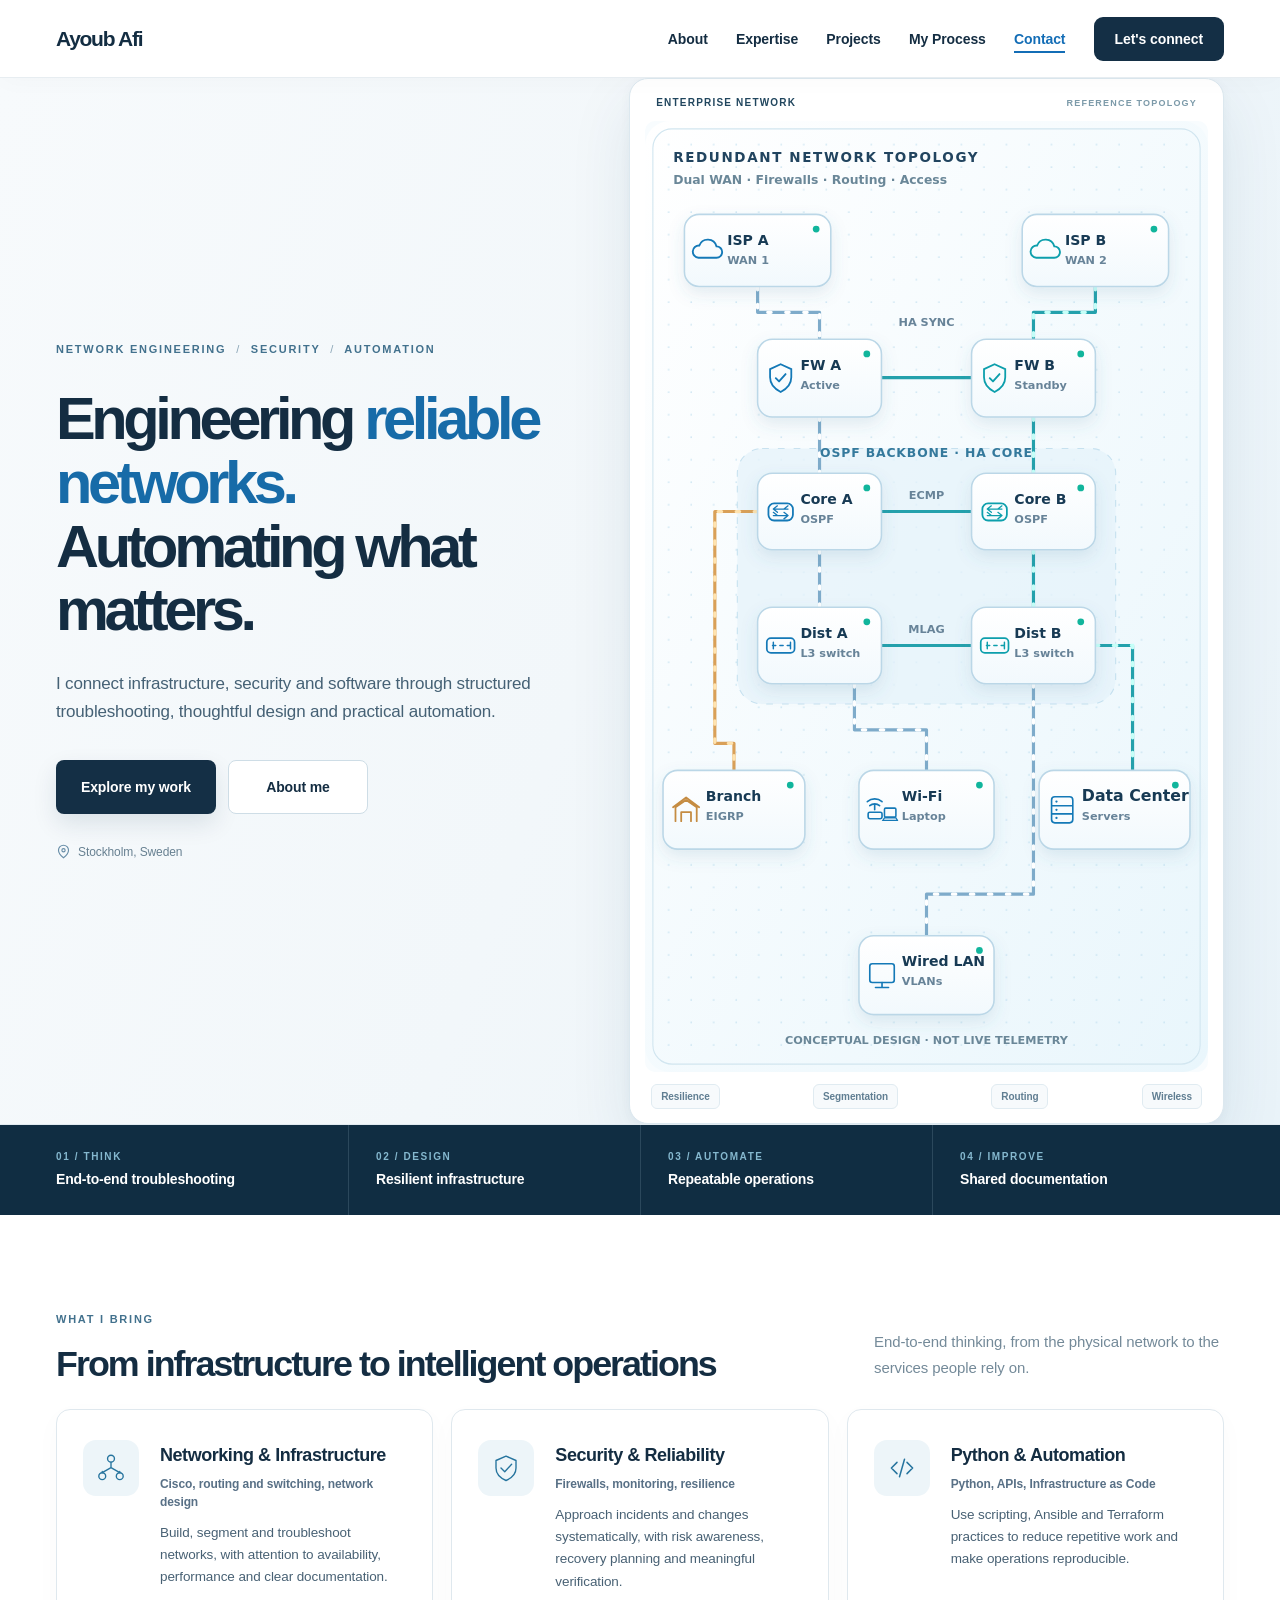
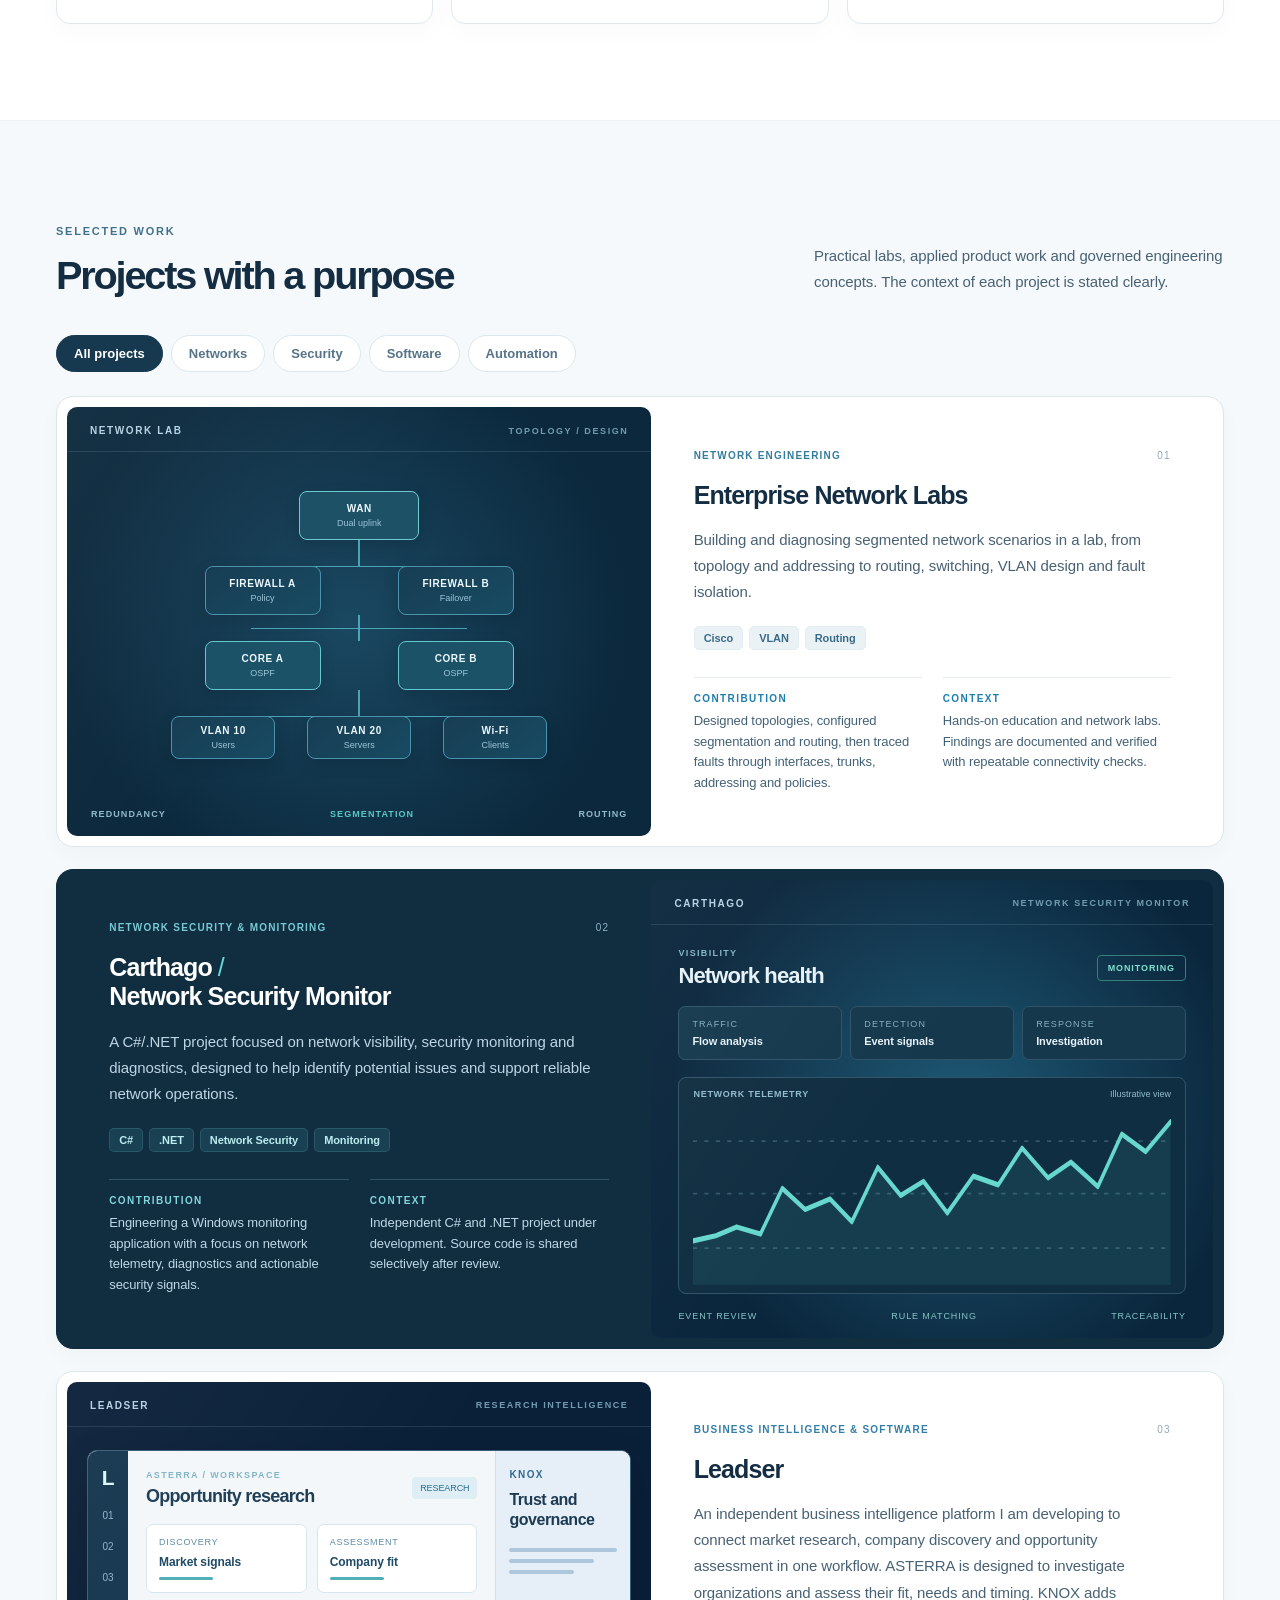
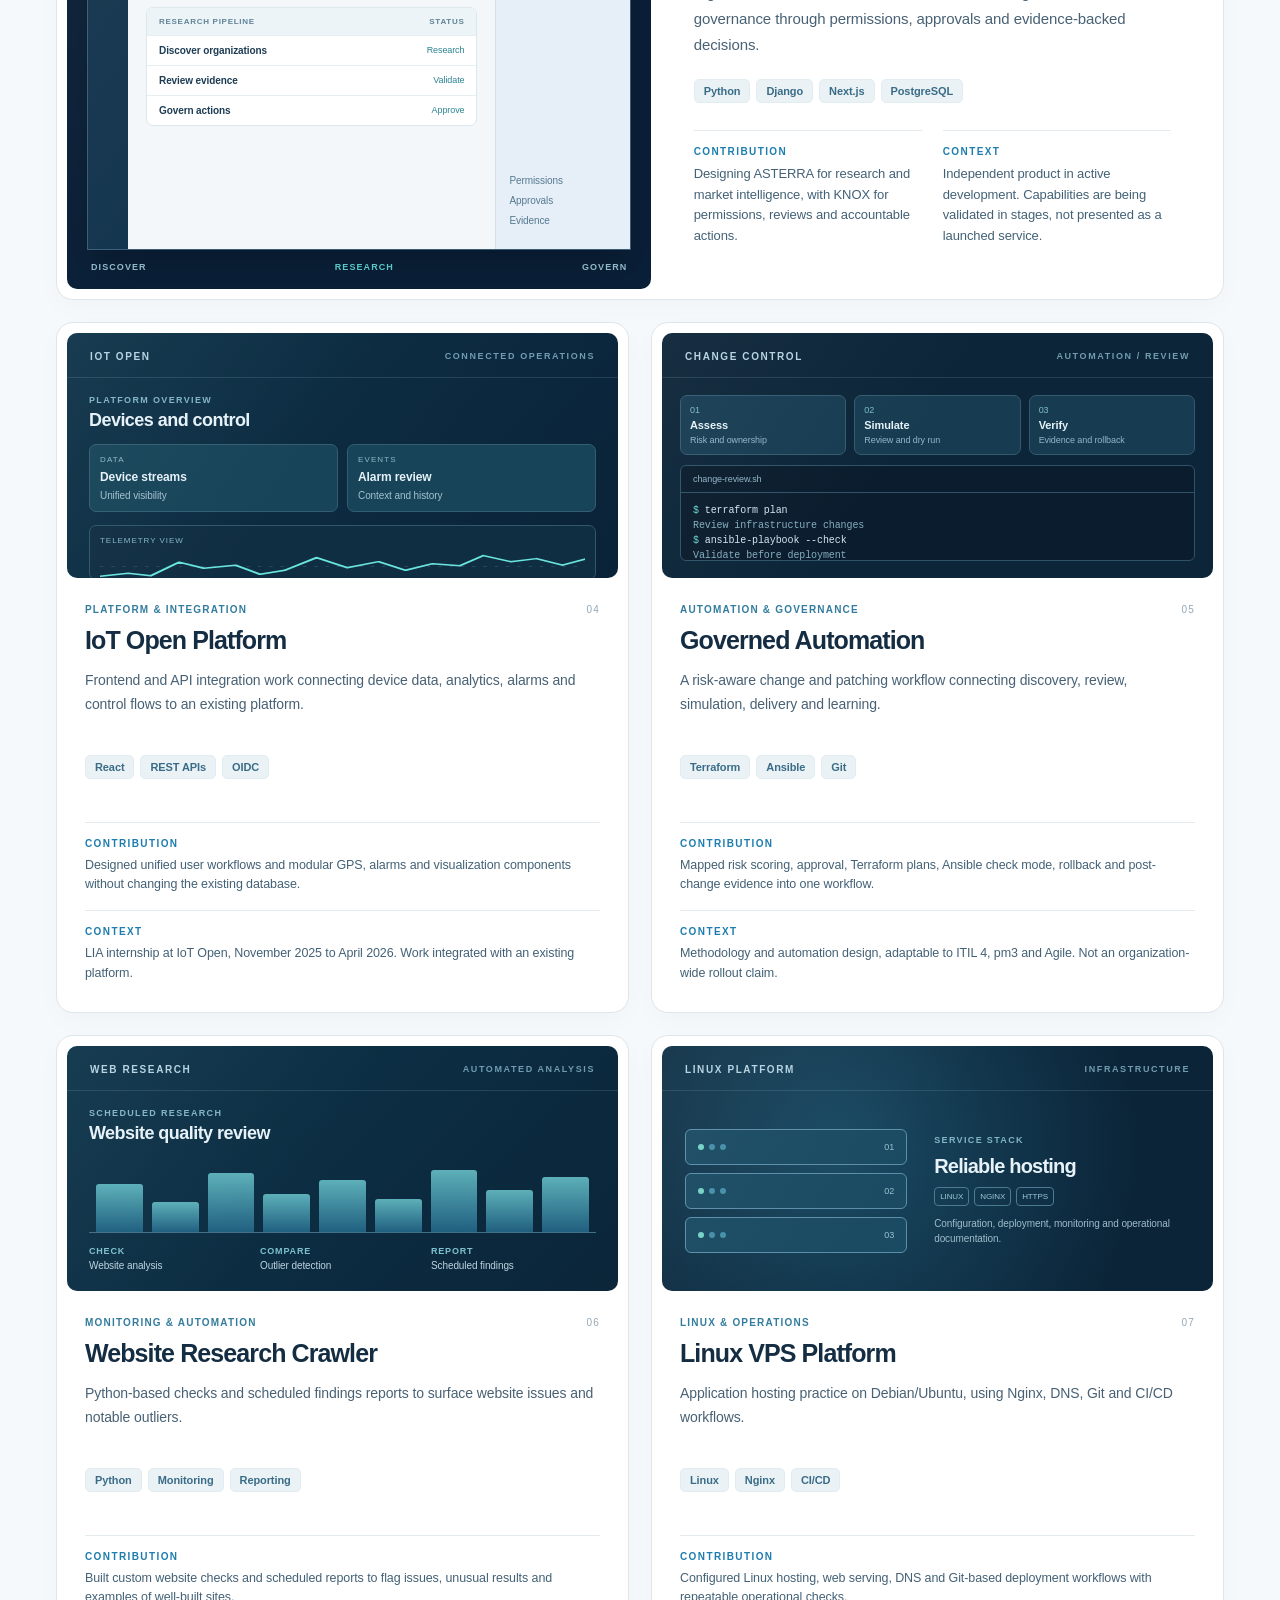
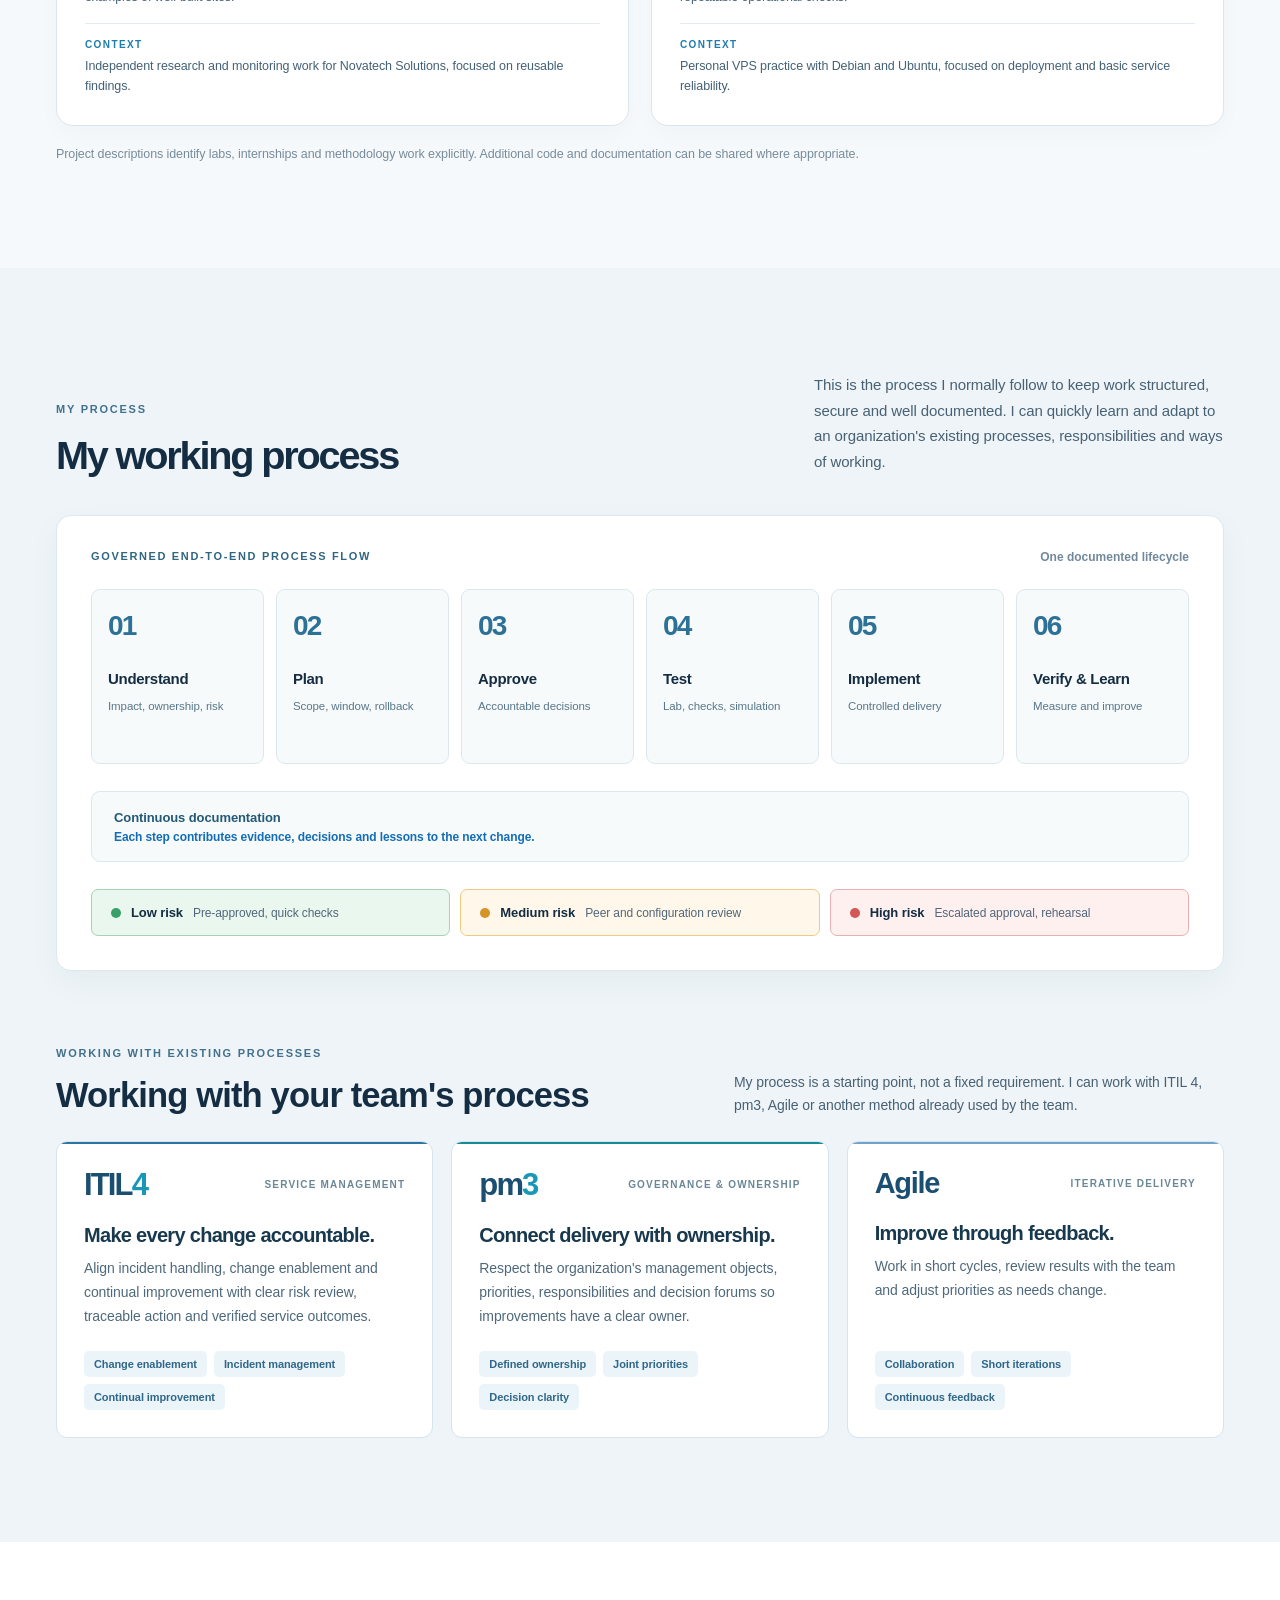
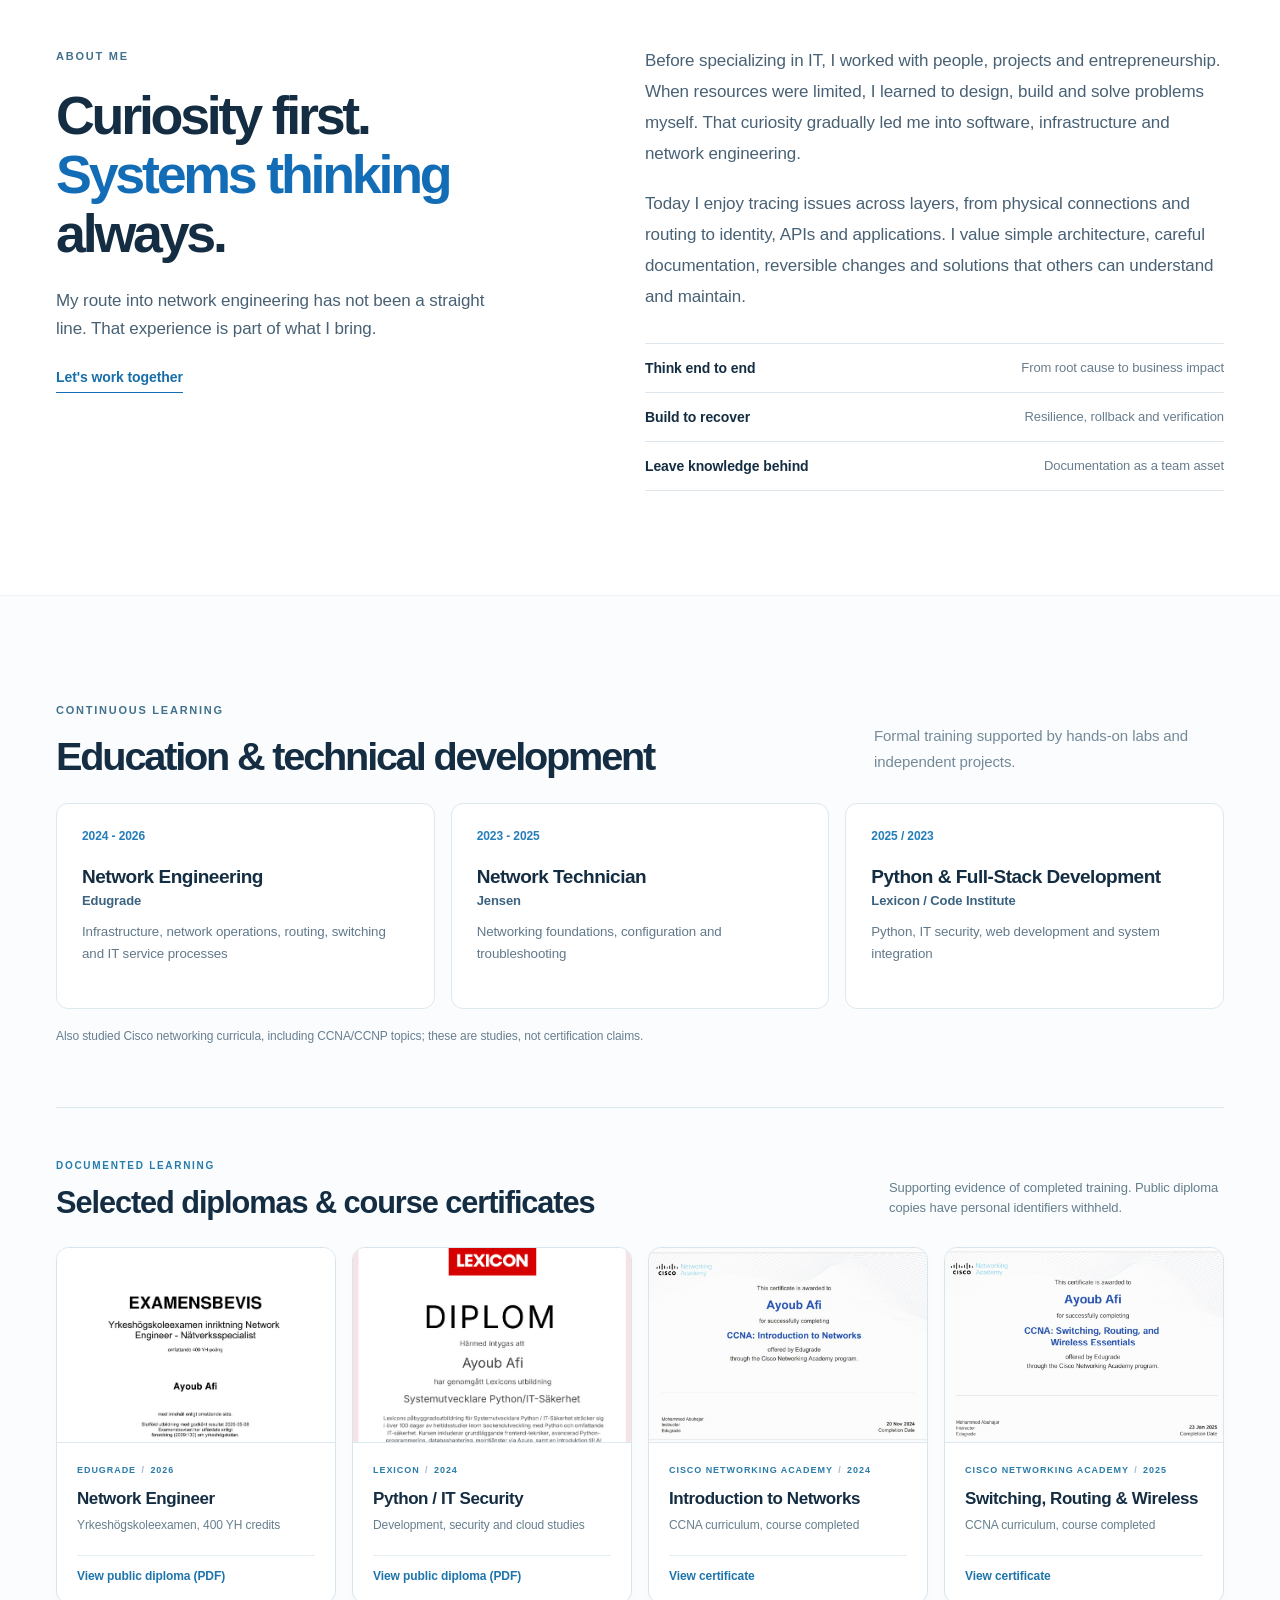
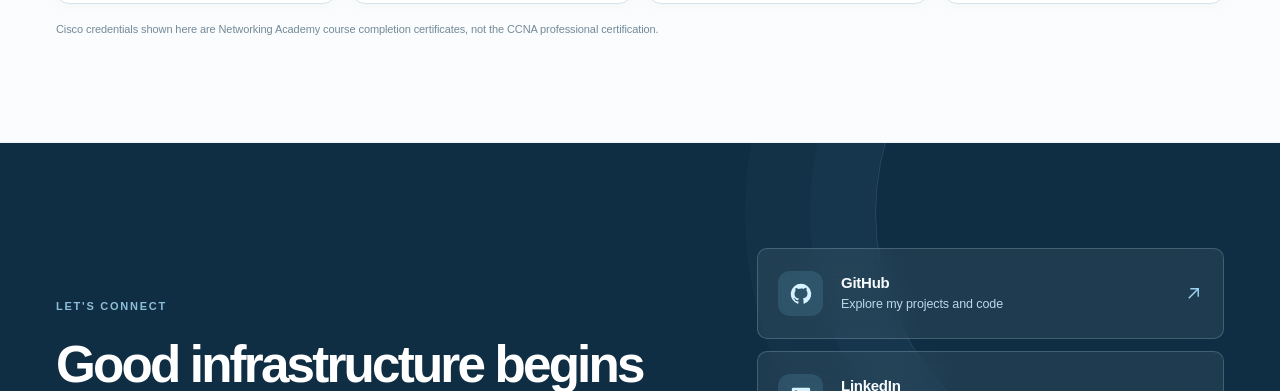
==== index.html @ ea9f71c1 "First Commit" ====
<!doctype html>
<html lang="en">
  <head>
    <meta charset="utf-8" />
    <meta name="viewport" content="width=device-width, initial-scale=1" />
    <meta name="theme-color" content="#ffffff" />
    <meta name="description" content="Ayoub Afi's network engineering portfolio: infrastructure, routing and switching, security, automation, and documented technical projects." />
    <meta property="og:title" content="Ayoub Afi | Network Engineering, Security and Automation" />
    <meta property="og:description" content="Engineering reliable networks. Automating what matters." />
    <meta property="og:type" content="website" />
    <title>Ayoub Afi | Network Engineer</title>
    <link rel="icon" href="./assets/favicon.svg" type="image/svg+xml" />
    <link rel="stylesheet" href="./style.css" />
    <script src="./app.js" defer></script>
  </head>
  <body>
    <a class="skip-link" href="#main">Skip to content</a>
    <header class="site-header" id="top">
      <div class="container nav-inner">
        <a class="brand" href="#top" aria-label="Ayoub Afi home">
          
          
          <span class="brand-name">Ayoub Afi</span>
        </a>
        <button class="menu-toggle" type="button" aria-expanded="false" aria-controls="primary-nav" aria-label="Open navigation menu">
          <span></span><span></span><span></span>
        </button>
        <nav class="main-nav" id="primary-nav" aria-label="Main navigation">
          <a href="#about">About</a>
          <a href="#expertise">Expertise</a>
          <a href="#projects">Projects</a>
          <a href="#process">My Process</a>
          <a href="#contact">Contact</a>
          <a href="#contact" class="nav-cta">Let's connect</a>
        </nav>
      </div>
    </header>

    <main id="main">
      <section class="hero" aria-labelledby="hero-title">
        
        <div class="container hero-grid">
          <div class="hero-copy">
            <div class="eyebrow">NETWORK ENGINEERING <span>/</span> SECURITY <span>/</span> AUTOMATION</div>
            <h1 id="hero-title">Engineering <em>reliable networks.</em> Automating what matters.</h1>
            <p class="hero-description">I connect infrastructure, security and software through structured troubleshooting, thoughtful design and practical automation.</p>
            <div class="hero-actions">
              <a class="button button-primary" href="#projects">Explore my work</a>
              <a class="button button-outline" href="#about">About me</a>
            </div>
            <div class="hero-location">
              <svg viewBox="0 0 24 24" fill="none" stroke="currentColor" stroke-width="1.8" aria-hidden="true"><path d="M20 10c0 6-8 12-8 12S4 16 4 10a8 8 0 1 1 16 0Z"/><circle cx="12" cy="10" r="2.6"/></svg>
              Stockholm, Sweden
            </div>
          </div>
          <div class="hero-visual">
            <div class="topology-head"><span>ENTERPRISE NETWORK</span><span>REFERENCE TOPOLOGY</span></div>
            <picture class="topology-art">
              <source media="(max-width: 720px)" srcset="./assets/network-topology-mobile.svg" type="image/svg+xml" />
              <img src="./assets/network-topology.svg" alt="Conceptual enterprise network: two internet providers, high-availability firewalls, redundant OSPF core routers and distribution switches, an EIGRP branch, Wi-Fi laptops, dual-homed data center and wired VLANs." width="1000" height="680" />
            </picture>
            <div class="topology-footer"><span>Resilience</span><span>Segmentation</span><span>Routing</span><span>Wireless</span></div>
          </div>
        </div>
      </section>

      <div class="capability-bar" aria-label="Professional focus areas">
        <div class="container capability-inner">
          <div><span class="capability-index">01 / THINK</span><strong>End-to-end troubleshooting</strong></div>
          <div><span class="capability-index">02 / DESIGN</span><strong>Resilient infrastructure</strong></div>
          <div><span class="capability-index">03 / AUTOMATE</span><strong>Repeatable operations</strong></div>
          <div><span class="capability-index">04 / IMPROVE</span><strong>Shared documentation</strong></div>
        </div>
      </div>

      <section class="section expertise-section" id="expertise" aria-labelledby="expertise-title">
        <div class="container">
          <div class="eyebrow">WHAT I BRING</div>
          <div class="section-heading-line">
            <h2 id="expertise-title">From infrastructure to intelligent operations</h2>
            <p>End-to-end thinking, from the physical network to the services people rely on.</p>
          </div>
          <div class="expertise-grid">
            <article class="expertise-card">
              <div class="icon-disc" aria-hidden="true">
                <svg viewBox="0 0 48 48" fill="none" stroke="currentColor" stroke-width="2.2" stroke-linecap="round" stroke-linejoin="round"><circle cx="24" cy="9" r="5.5"/><circle cx="10" cy="37" r="5.5"/><circle cx="38" cy="37" r="5.5"/><path d="M24 14.5v9M24 23.5 10 31.5M24 23.5 38 31.5M10 31.5v-2M38 31.5v-2"/></svg>
              </div>
              <div>
                <h3>Networking &amp; Infrastructure</h3>
                <p class="card-tags">Cisco, routing and switching, network design</p>
                <p>Build, segment and troubleshoot networks, with attention to availability, performance and clear documentation.</p>
              </div>
            </article>
            <article class="expertise-card">
              <div class="icon-disc" aria-hidden="true">
                <svg viewBox="0 0 48 48" fill="none" stroke="currentColor" stroke-width="2.2" stroke-linecap="round" stroke-linejoin="round"><path d="m24 5 16 7v12c0 10-7 16-16 20C15 40 8 34 8 24V12l16-7Z"/><path d="m16 24 6 6 11-12"/></svg>
              </div>
              <div>
                <h3>Security &amp; Reliability</h3>
                <p class="card-tags">Firewalls, monitoring, resilience</p>
                <p>Approach incidents and changes systematically, with risk awareness, recovery planning and meaningful verification.</p>
              </div>
            </article>
            <article class="expertise-card">
              <div class="icon-disc" aria-hidden="true">
                <svg viewBox="0 0 48 48" fill="none" stroke="currentColor" stroke-width="2.4" stroke-linecap="round" stroke-linejoin="round"><path d="m16 15-9 9 9 9M32 15l9 9-9 9M28 10l-8 28"/></svg>
              </div>
              <div>
                <h3>Python &amp; Automation</h3>
                <p class="card-tags">Python, APIs, Infrastructure as Code</p>
                <p>Use scripting, Ansible and Terraform practices to reduce repetitive work and make operations reproducible.</p>
              </div>
            </article>
          </div>
        </div>
      </section>

      <section class="section projects-section" id="projects" aria-labelledby="projects-title">
        <div class="container">
          <div class="section-topline">
            <div>
              <div class="eyebrow">SELECTED WORK</div>
              <h2 id="projects-title">Projects with a purpose</h2>
            </div>
            <p>Practical labs, applied product work and governed engineering concepts. The context of each project is stated clearly.</p>
          </div>
          <div class="project-filters" role="group" aria-label="Filter projects">
            <button type="button" class="filter-btn is-active" data-filter="all" aria-pressed="true">All projects</button>
            <button type="button" class="filter-btn" data-filter="network" aria-pressed="false">Networks</button>
            <button type="button" class="filter-btn" data-filter="security" aria-pressed="false">Security</button>
            <button type="button" class="filter-btn" data-filter="software" aria-pressed="false">Software</button>
            <button type="button" class="filter-btn" data-filter="automation" aria-pressed="false">Automation</button>
          </div>
          <div class="project-grid" id="project-grid">
            <article class="project-card project-feature" data-category="network">
              <div class="project-art project-art-network art-surface" aria-hidden="true">
  <div class="art-toolbar"><span>NETWORK LAB</span><span>TOPOLOGY / DESIGN</span></div>
  <div class="net-map">
    <div class="net-node net-internet">WAN <small>Dual uplink</small></div>
    <div class="net-lines net-lines-a"></div>
    <div class="net-row"><div class="net-node">FIREWALL A<small>Policy</small></div><div class="net-node">FIREWALL B<small>Failover</small></div></div>
    <div class="net-lines net-lines-b"></div>
    <div class="net-row"><div class="net-node net-core">CORE A<small>OSPF</small></div><div class="net-node net-core">CORE B<small>OSPF</small></div></div>
    <div class="net-lines net-lines-c"></div>
    <div class="net-row net-access"><div class="net-node">VLAN 10<small>Users</small></div><div class="net-node">VLAN 20<small>Servers</small></div><div class="net-node">Wi-Fi<small>Clients</small></div></div>
  </div>
  <div class="art-bottom">REDUNDANCY <span>SEGMENTATION</span> ROUTING</div>
</div>
              <div class="project-body">
                <div class="project-meta">NETWORK ENGINEERING <span>01</span></div>
                <h3>Enterprise Network Labs</h3>
                <p>Building and diagnosing segmented network scenarios in a lab, from topology and addressing to routing, switching, VLAN design and fault isolation.</p>
                <div class="tag-row"><span>Cisco</span><span>VLAN</span><span>Routing</span></div>
                <div class="project-facts">
                  <div><span>CONTRIBUTION</span><p>Designed topologies, configured segmentation and routing, then traced faults through interfaces, trunks, addressing and policies.</p></div>
                  <div><span>CONTEXT</span><p>Hands-on education and network labs. Findings are documented and verified with repeatable connectivity checks.</p></div>
                </div>
              </div>
            </article>
            <article class="project-card project-feature project-feature-security" data-category="network security software">
              <div class="project-art project-art-security art-surface" aria-hidden="true">
  <div class="art-toolbar"><span>CARTHAGO</span><span>NETWORK SECURITY MONITOR</span></div>
  <div class="security-screen">
    <div class="security-top"><div><small>VISIBILITY</small><strong>Network health</strong></div><span class="screen-status">MONITORING</span></div>
    <div class="security-stats"><div><small>TRAFFIC</small><span>Flow analysis</span></div><div><small>DETECTION</small><span>Event signals</span></div><div><small>RESPONSE</small><span>Investigation</span></div></div>
    <div class="security-chart"><div class="chart-heading"><span>NETWORK TELEMETRY</span><span>Illustrative view</span></div><svg viewBox="0 0 460 106" preserveAspectRatio="none"><path d="M0 85H460M0 54H460M0 24H460" stroke="#31576A" stroke-dasharray="4 7" fill="none"/><path d="M0 81L22 78 42 73 65 77 86 51 108 63 132 57 153 70 178 39 200 55 222 47 245 65 270 44 294 49 317 28 342 45 364 36 390 50 413 20 436 30 460 13" stroke="#69D9CE" stroke-width="3" fill="none" stroke-linecap="round" stroke-linejoin="round"/><path d="M0 81L22 78 42 73 65 77 86 51 108 63 132 57 153 70 178 39 200 55 222 47 245 65 270 44 294 49 317 28 342 45 364 36 390 50 413 20 436 30 460 13V106H0Z" fill="#45BEB6" opacity=".10"/></svg></div>
    <div class="security-log"><span>EVENT REVIEW</span><span>RULE MATCHING</span><span>TRACEABILITY</span></div>
  </div>
</div>
              <div class="project-body">
                <div class="project-meta">NETWORK SECURITY &amp; MONITORING <span>02</span></div>
                <h3>Carthago <span class="project-title-dash">/</span><br />Network Security Monitor</h3>
                <p>A C#/.NET project focused on network visibility, security monitoring and diagnostics, designed to help identify potential issues and support reliable network operations.</p>
                <div class="tag-row"><span>C#</span><span>.NET</span><span>Network Security</span><span>Monitoring</span></div>
                <div class="project-facts">
                  <div><span>CONTRIBUTION</span><p>Engineering a Windows monitoring application with a focus on network telemetry, diagnostics and actionable security signals.</p></div>
                  <div><span>CONTEXT</span><p>Independent C# and .NET project under development. Source code is shared selectively after review.</p></div>
                </div>
              </div>
            </article>
            <article class="project-card project-feature project-feature-leadser" data-category="software automation">
              <div class="project-art project-art-leadser art-surface" aria-hidden="true">
  <div class="art-toolbar"><span>LEADSER</span><span>RESEARCH INTELLIGENCE</span></div>
  <div class="leadser-screen">
    <div class="leadser-rail"><strong>L</strong><span>01</span><span>02</span><span>03</span></div>
    <div class="leadser-main"><div class="leadser-title"><div><small>ASTERRA / WORKSPACE</small><strong>Opportunity research</strong></div><span>RESEARCH</span></div>
      <div class="leadser-metrics"><div><small>DISCOVERY</small><strong>Market signals</strong><i></i></div><div><small>ASSESSMENT</small><strong>Company fit</strong><i></i></div></div>
      <div class="leadser-table"><div><span>RESEARCH PIPELINE</span><span>STATUS</span></div><div><b>Discover organizations</b><em>Research</em></div><div><b>Review evidence</b><em>Validate</em></div><div><b>Govern actions</b><em>Approve</em></div></div>
    </div>
    <div class="leadser-side"><small>KNOX</small><strong>Trust and<br>governance</strong><div class="knox-lines"><span></span><span></span><span></span></div><p>Permissions<br>Approvals<br>Evidence</p></div>
  </div>
  <div class="art-bottom">DISCOVER <span>RESEARCH</span> GOVERN</div>
</div>
              <div class="project-body">
                <div class="project-meta">BUSINESS INTELLIGENCE &amp; SOFTWARE <span>03</span></div>
                <h3>Leadser</h3>
                <p>An independent business intelligence platform I am developing to connect market research, company discovery and opportunity assessment in one workflow. ASTERRA is designed to investigate organizations and assess their fit, needs and timing. KNOX adds governance through permissions, approvals and evidence-backed decisions.</p>
                <div class="tag-row"><span>Python</span><span>Django</span><span>Next.js</span><span>PostgreSQL</span></div>
                <div class="project-facts">
                  <div><span>CONTRIBUTION</span><p>Designing ASTERRA for research and market intelligence, with KNOX for permissions, reviews and accountable actions.</p></div>
                  <div><span>CONTEXT</span><p>Independent product in active development. Capabilities are being validated in stages, not presented as a launched service.</p></div>
                </div>
              </div>
            </article>
            <article class="project-card" data-category="software">
              <div class="project-art project-art-iot art-surface" aria-hidden="true"><div class="art-toolbar"><span>IOT OPEN</span><span>CONNECTED OPERATIONS</span></div><div class="iot-screen"><div class="iot-header"><small>PLATFORM OVERVIEW</small><strong>Devices and control</strong></div><div class="iot-panels"><div><small>DATA</small><strong>Device streams</strong><span>Unified visibility</span></div><div><small>EVENTS</small><strong>Alarm review</strong><span>Context and history</span></div></div><div class="iot-graph"><span>TELEMETRY VIEW</span><svg viewBox="0 0 430 75" preserveAspectRatio="none"><path d="M0 58H430M0 32H430" stroke="#3D617A" stroke-dasharray="3 7"/><path d="M0 52L25 46 45 51 70 24 92 36 120 30 142 48 164 40 192 15 219 35 247 23 271 40 295 27 319 31 340 11 364 23 387 17 410 30 430 18" fill="none" stroke="#69E4DE" stroke-width="3" stroke-linecap="round" stroke-linejoin="round"/></svg></div></div></div>
              <div class="project-body">
                <div class="project-meta">PLATFORM &amp; INTEGRATION <span>04</span></div>
                <h3>IoT Open Platform</h3>
                <p>Frontend and API integration work connecting device data, analytics, alarms and control flows to an existing platform.</p>
                <div class="tag-row"><span>React</span><span>REST APIs</span><span>OIDC</span></div>
                <div class="project-facts">
                  <div><span>CONTRIBUTION</span><p>Designed unified user workflows and modular GPS, alarms and visualization components without changing the existing database.</p></div>
                  <div><span>CONTEXT</span><p>LIA internship at IoT Open, November 2025 to April 2026. Work integrated with an existing platform.</p></div>
                </div>
              </div>
            </article>
            <article class="project-card" data-category="automation network">
              <div class="project-art project-art-code art-surface" aria-hidden="true"><div class="art-toolbar"><span>CHANGE CONTROL</span><span>AUTOMATION / REVIEW</span></div><div class="automation-screen"><div class="auto-stage"><span>01</span><strong>Assess</strong><small>Risk and ownership</small></div><div class="auto-stage"><span>02</span><strong>Simulate</strong><small>Review and dry run</small></div><div class="auto-stage"><span>03</span><strong>Verify</strong><small>Evidence and rollback</small></div></div><div class="terminal"><span>change-review.sh</span><pre><i>$</i> terraform plan
<span>Review infrastructure changes</span>
<i>$</i> ansible-playbook --check
<span>Validate before deployment</span></pre></div></div>
              <div class="project-body">
                <div class="project-meta">AUTOMATION &amp; GOVERNANCE <span>05</span></div>
                <h3>Governed Automation</h3>
                <p>A risk-aware change and patching workflow connecting discovery, review, simulation, delivery and learning.</p>
                <div class="tag-row"><span>Terraform</span><span>Ansible</span><span>Git</span></div>
                <div class="project-facts">
                  <div><span>CONTRIBUTION</span><p>Mapped risk scoring, approval, Terraform plans, Ansible check mode, rollback and post-change evidence into one workflow.</p></div>
                  <div><span>CONTEXT</span><p>Methodology and automation design, adaptable to ITIL 4, pm3 and Agile. Not an organization-wide rollout claim.</p></div>
                </div>
              </div>
            </article>
            <article class="project-card" data-category="automation software">
              <div class="project-art project-art-crawler art-surface" aria-hidden="true"><div class="art-toolbar"><span>WEB RESEARCH</span><span>AUTOMATED ANALYSIS</span></div><div class="crawler-screen"><div class="crawler-title"><small>SCHEDULED RESEARCH</small><strong>Website quality review</strong></div><div class="crawler-bars"><span style="--bar:70%"></span><span style="--bar:44%"></span><span style="--bar:87%"></span><span style="--bar:56%"></span><span style="--bar:76%"></span><span style="--bar:48%"></span><span style="--bar:91%"></span><span style="--bar:62%"></span><span style="--bar:80%"></span></div><div class="crawler-rows"><div><b>CHECK</b><span>Website analysis</span></div><div><b>COMPARE</b><span>Outlier detection</span></div><div><b>REPORT</b><span>Scheduled findings</span></div></div></div></div>
              <div class="project-body">
                <div class="project-meta">MONITORING &amp; AUTOMATION <span>06</span></div>
                <h3>Website Research Crawler</h3>
                <p>Python-based checks and scheduled findings reports to surface website issues and notable outliers.</p>
                <div class="tag-row"><span>Python</span><span>Monitoring</span><span>Reporting</span></div>
                <div class="project-facts">
                  <div><span>CONTRIBUTION</span><p>Built custom website checks and scheduled reports to flag issues, unusual results and examples of well-built sites.</p></div>
                  <div><span>CONTEXT</span><p>Independent research and monitoring work for Novatech Solutions, focused on reusable findings.</p></div>
                </div>
              </div>
            </article>
            <article class="project-card" data-category="network software">
              <div class="project-art project-art-vps art-surface" aria-hidden="true"><div class="art-toolbar"><span>LINUX PLATFORM</span><span>INFRASTRUCTURE</span></div><div class="vps-screen"><div class="vps-stack"><div><span></span><span></span><span></span><i>01</i></div><div><span></span><span></span><span></span><i>02</i></div><div><span></span><span></span><span></span><i>03</i></div></div><div class="vps-details"><small>SERVICE STACK</small><strong>Reliable hosting</strong><div><span>LINUX</span><span>NGINX</span><span>HTTPS</span></div><p>Configuration, deployment, monitoring and operational documentation.</p></div></div></div>
              <div class="project-body">
                <div class="project-meta">LINUX &amp; OPERATIONS <span>07</span></div>
                <h3>Linux VPS Platform</h3>
                <p>Application hosting practice on Debian/Ubuntu, using Nginx, DNS, Git and CI/CD workflows.</p>
                <div class="tag-row"><span>Linux</span><span>Nginx</span><span>CI/CD</span></div>
                <div class="project-facts">
                  <div><span>CONTRIBUTION</span><p>Configured Linux hosting, web serving, DNS and Git-based deployment workflows with repeatable operational checks.</p></div>
                  <div><span>CONTEXT</span><p>Personal VPS practice with Debian and Ubuntu, focused on deployment and basic service reliability.</p></div>
                </div>
              </div>
            </article>
          </div>
          <p class="project-footnote">Project descriptions identify labs, internships and methodology work explicitly. Additional code and documentation can be shared where appropriate.</p>
        </div>
      </section>

      <section class="section process-section" id="process" aria-labelledby="process-title">
        <div class="container">
          <div class="section-topline">
            <div>
              <div class="eyebrow">MY PROCESS</div>
              <h2 id="process-title">My working process</h2>
            </div>
            <p>This is the process I normally follow to keep work structured, secure and well documented. I can quickly learn and adapt to an organization's existing processes, responsibilities and ways of working.</p>
          </div>
          <div class="process-panel">
            <div class="process-head"><span>GOVERNED END-TO-END PROCESS FLOW</span><span class="process-head-note">One documented lifecycle</span></div>
            <ol class="flow-steps">
              <li><span class="step-top"><span class="step-number">01</span></span><strong>Understand</strong><small>Impact, ownership, risk</small></li>
              <li><span class="step-top"><span class="step-number">02</span></span><strong>Plan</strong><small>Scope, window, rollback</small></li>
              <li><span class="step-top"><span class="step-number">03</span></span><strong>Approve</strong><small>Accountable decisions</small></li>
              <li><span class="step-top"><span class="step-number">04</span></span><strong>Test</strong><small>Lab, checks, simulation</small></li>
              <li><span class="step-top"><span class="step-number">05</span></span><strong>Implement</strong><small>Controlled delivery</small></li>
              <li><span class="step-top"><span class="step-number">06</span></span><strong>Verify &amp; Learn</strong><small>Measure and improve</small></li>
            </ol>
            <div class="learning-line"><strong>Continuous documentation</strong><span>Each step contributes evidence, decisions and lessons to the next change.</span></div>
            <div class="risk-levels" aria-label="Risk-based depth of approval and testing">
              <div class="risk-low"><span></span><strong>Low risk</strong><small>Pre-approved, quick checks</small></div>
              <div class="risk-medium"><span></span><strong>Medium risk</strong><small>Peer and configuration review</small></div>
              <div class="risk-high"><span></span><strong>High risk</strong><small>Escalated approval, rehearsal</small></div>
            </div>
          </div>
          <div class="framework-heading">
            <div><div class="eyebrow">WORKING WITH EXISTING PROCESSES</div><h3>Working with your team's process</h3></div>
            <p>My process is a starting point, not a fixed requirement. I can work with ITIL 4, pm3, Agile or another method already used by the team.</p>
          </div>
          <div class="framework-grid">
            <article class="framework-card">
              <div class="framework-top"><span class="framework-initial">ITIL<span>4</span></span><span class="framework-label">SERVICE MANAGEMENT</span></div>
              <h4>Make every change accountable.</h4>
              <p>Align incident handling, change enablement and continual improvement with clear risk review, traceable action and verified service outcomes.</p>
              <div class="framework-list"><span>Change enablement</span><span>Incident management</span><span>Continual improvement</span></div>
            </article>
            <article class="framework-card">
              <div class="framework-top"><span class="framework-initial">pm<span>3</span></span><span class="framework-label">GOVERNANCE &amp; OWNERSHIP</span></div>
              <h4>Connect delivery with ownership.</h4>
              <p>Respect the organization's management objects, priorities, responsibilities and decision forums so improvements have a clear owner.</p>
              <div class="framework-list"><span>Defined ownership</span><span>Joint priorities</span><span>Decision clarity</span></div>
            </article>
            <article class="framework-card">
              <div class="framework-top"><span class="framework-initial framework-agile">Agile</span><span class="framework-label">ITERATIVE DELIVERY</span></div>
              <h4>Improve through feedback.</h4>
              <p>Work in short cycles, review results with the team and adjust priorities as needs change.</p>
              <div class="framework-list"><span>Collaboration</span><span>Short iterations</span><span>Continuous feedback</span></div>
            </article>
          </div>
        </div>
      </section>

      <section class="section about-section" id="about" aria-labelledby="about-title">
        <div class="container about-grid">
          <div class="about-intro">
            <div class="eyebrow">ABOUT ME</div>
            <h2 id="about-title">Curiosity first.<br /><em>Systems thinking</em> always.</h2>
            <p>My route into network engineering has not been a straight line. That experience is part of what I bring.</p>
            <div class="about-links"><a href="#contact" class="text-link">Let's work together</a></div>
          </div>
          <div class="about-story">
            <p>Before specializing in IT, I worked with people, projects and entrepreneurship. When resources were limited, I learned to design, build and solve problems myself. That curiosity gradually led me into software, infrastructure and network engineering.</p>
            <p>Today I enjoy tracing issues across layers, from physical connections and routing to identity, APIs and applications. I value simple architecture, careful documentation, reversible changes and solutions that others can understand and maintain.</p>
            <div class="about-principles"><div><strong>Think end to end</strong><span>From root cause to business impact</span></div><div><strong>Build to recover</strong><span>Resilience, rollback and verification</span></div><div><strong>Leave knowledge behind</strong><span>Documentation as a team asset</span></div></div>
          </div>
        </div>
      </section>

      <section class="section education-section" aria-labelledby="education-title">
        <div class="container">
          <div class="eyebrow">CONTINUOUS LEARNING</div>
          <div class="section-heading-line"><h2 id="education-title">Education &amp; technical development</h2><p>Formal training supported by hands-on labs and independent projects.</p></div>
          <div class="education-grid">
            <div class="education-item"><span class="edu-year">2024 - 2026</span><h3>Network Engineering</h3><p>Edugrade</p><small>Infrastructure, network operations, routing, switching and IT service processes</small></div>
            <div class="education-item"><span class="edu-year">2023 - 2025</span><h3>Network Technician</h3><p>Jensen</p><small>Networking foundations, configuration and troubleshooting</small></div>
            <div class="education-item"><span class="edu-year">2025 / 2023</span><h3>Python &amp; Full-Stack Development</h3><p>Lexicon / Code Institute</p><small>Python, IT security, web development and system integration</small></div>
          </div>
          <p class="education-note">Also studied Cisco networking curricula, including CCNA/CCNP topics; these are studies, not certification claims.</p>

          <div class="credentials-section" aria-labelledby="credentials-title">
            <div class="credentials-header">
              <div><span class="credentials-kicker">DOCUMENTED LEARNING</span><h3 id="credentials-title">Selected diplomas &amp; course certificates</h3></div>
              <p>Supporting evidence of completed training. Public diploma copies have personal identifiers withheld.</p>
            </div>
            <div class="credentials-grid">
              <a class="credential-card" data-credential="edugrade" href="./assets/certificates/edugrade-network-engineer-public.pdf" target="_blank" rel="noopener noreferrer" aria-label="Open public Edugrade Network Engineering diploma PDF">
                <div class="credential-preview credential-preview-portrait"><img src="./assets/certificates/edugrade-network-engineer-public.png" loading="lazy" alt="Preview of Network Engineer diploma from Edugrade, personal number redacted" /></div>
                <div class="credential-body"><span class="credential-provider">EDUGRADE <span>/</span> 2026</span><h4>Network Engineer</h4><p>Yrkeshögskoleexamen, 400 YH credits</p><span class="credential-open">View public diploma (PDF)</span></div>
              </a>
              <a class="credential-card" data-credential="lexicon" href="./assets/certificates/lexicon-python-it-security-public.pdf" target="_blank" rel="noopener noreferrer" aria-label="Open Lexicon Python and IT Security diploma PDF">
                <div class="credential-preview credential-preview-portrait"><img src="./assets/certificates/lexicon-python-it-security-public.png" loading="lazy" alt="Preview of Lexicon diploma in Python development and IT security" /></div>
                <div class="credential-body"><span class="credential-provider">LEXICON <span>/</span> 2024</span><h4>Python / IT Security</h4><p>Development, security and cloud studies</p><span class="credential-open">View public diploma (PDF)</span></div>
              </a>
              <a class="credential-card" data-credential="cisco-intro" href="./assets/certificates/cisco-introduction-to-networks.png" target="_blank" rel="noopener noreferrer" aria-label="Open Cisco Networking Academy Introduction to Networks certificate">
                <div class="credential-preview"><img src="./assets/certificates/cisco-introduction-to-networks.png" loading="lazy" alt="Cisco Networking Academy course completion certificate for CCNA: Introduction to Networks" /></div>
                <div class="credential-body"><span class="credential-provider">CISCO NETWORKING ACADEMY <span>/</span> 2024</span><h4>Introduction to Networks</h4><p>CCNA curriculum, course completed</p><span class="credential-open">View certificate</span></div>
              </a>
              <a class="credential-card" data-credential="cisco-switching" href="./assets/certificates/cisco-switching-routing-wireless.png" target="_blank" rel="noopener noreferrer" aria-label="Open Cisco Networking Academy Switching Routing and Wireless Essentials certificate">
                <div class="credential-preview"><img src="./assets/certificates/cisco-switching-routing-wireless.png" loading="lazy" alt="Cisco Networking Academy course completion certificate for CCNA: Switching, Routing, and Wireless Essentials" /></div>
                <div class="credential-body"><span class="credential-provider">CISCO NETWORKING ACADEMY <span>/</span> 2025</span><h4>Switching, Routing &amp; Wireless</h4><p>CCNA curriculum, course completed</p><span class="credential-open">View certificate</span></div>
              </a>
            </div>
            <p class="credentials-disclaimer">Cisco credentials shown here are Networking Academy course completion certificates, not the CCNA professional certification.</p>
          </div>
        </div>
      </section>

      <section class="contact-section" id="contact" aria-labelledby="contact-title">
        <div class="container contact-grid">
          <div>
            <div class="eyebrow light">LET'S CONNECT</div>
            <h2 id="contact-title">Good infrastructure begins with a <em>conversation.</em></h2>
            <p>Open to opportunities in network engineering, infrastructure operations and security-minded automation.</p>
          </div>
          <div class="contact-actions" aria-label="Contact links">
            <a class="contact-option" href="https://github.com/afiay" target="_blank" rel="noopener noreferrer">
              <span class="contact-option-icon" aria-hidden="true"><svg viewBox="0 0 24 24" fill="currentColor"><path d="M12 .9a11.1 11.1 0 0 0-3.51 21.64c.55.1.76-.24.76-.53v-2.08c-3.09.67-3.74-1.31-3.74-1.31-.5-1.28-1.23-1.62-1.23-1.62-1.01-.69.08-.68.08-.68 1.12.08 1.7 1.15 1.7 1.15.99 1.7 2.6 1.21 3.23.93.1-.72.39-1.21.71-1.49-2.47-.28-5.07-1.23-5.07-5.49 0-1.21.43-2.2 1.14-2.98-.12-.28-.5-1.41.11-2.93 0 0 .93-.3 3.05 1.14A10.7 10.7 0 0 1 12 6.05c.94 0 1.87.13 2.75.37 2.12-1.44 3.05-1.14 3.05-1.14.61 1.52.23 2.65.11 2.93.71.78 1.14 1.77 1.14 2.98 0 4.27-2.61 5.2-5.09 5.48.4.35.75 1.02.75 2.06v3.28c0 .29.2.64.77.53A11.1 11.1 0 0 0 12 .9Z"/></svg></span>
              <span class="contact-option-text"><strong>GitHub</strong><small>Explore my projects and code</small></span>
              <svg class="contact-option-arrow" viewBox="0 0 24 24" fill="none" stroke="currentColor" stroke-width="1.8" aria-hidden="true"><path d="M6 18 18 6M8 6h10v10"/></svg>
            </a>
            <a class="contact-option" href="https://se.linkedin.com/in/ayoub-afi-b83a5b162" target="_blank" rel="noopener noreferrer">
              <span class="contact-option-icon" aria-hidden="true"><svg viewBox="0 0 24 24" fill="currentColor"><path d="M20.45 2H3.55C2.69 2 2 2.68 2 3.52v16.96c0 .84.69 1.52 1.55 1.52h16.9c.86 0 1.55-.68 1.55-1.52V3.52c0-.84-.69-1.52-1.55-1.52ZM7.94 18.75H4.99V9.22h2.95v9.53ZM6.46 7.92a1.71 1.71 0 1 1 0-3.42 1.71 1.71 0 0 1 0 3.42Zm12.29 10.83H15.8v-4.64c0-1.1-.02-2.52-1.54-2.52-1.54 0-1.77 1.2-1.77 2.44v4.72H9.54V9.22h2.83v1.3h.04c.39-.74 1.35-1.52 2.78-1.52 2.98 0 3.56 1.96 3.56 4.51v5.24Z"/></svg></span>
              <span class="contact-option-text"><strong>LinkedIn</strong><small>Connect with me professionally</small></span>
              <svg class="contact-option-arrow" viewBox="0 0 24 24" fill="none" stroke="currentColor" stroke-width="1.8" aria-hidden="true"><path d="M6 18 18 6M8 6h10v10"/></svg>
            </a>
            <div class="contact-option contact-email">
              <span class="contact-option-icon" aria-hidden="true"><svg viewBox="0 0 24 24" fill="none" stroke="currentColor" stroke-width="1.7" stroke-linecap="round" stroke-linejoin="round"><rect x="2.5" y="5" width="19" height="14" rx="3"/><path d="m3 7 9 7 9-7"/></svg></span>
              <span class="contact-option-text"><strong>Email</strong><a href="mailto:afiayoub@gmail.com">afiayoub@gmail.com</a></span>
              <button type="button" class="copy-email" data-copy-email="afiayoub@gmail.com" aria-label="Copy email address" title="Copy email address"><svg viewBox="0 0 24 24" fill="none" stroke="currentColor" stroke-width="1.7" stroke-linecap="round" stroke-linejoin="round" aria-hidden="true"><rect x="8" y="8" width="12" height="12" rx="2"/><path d="M16 8V5a2 2 0 0 0-2-2H5a2 2 0 0 0-2 2v9a2 2 0 0 0 2 2h3"/></svg></button>
            </div>
            <span class="copy-status" id="copy-status" role="status" aria-live="polite"></span>
          </div>
        </div>
      </section>
    </main>

    <footer class="site-footer">
      <div class="container footer-inner"><a class="brand footer-brand" href="#top"><span class="brand-name">Ayoub Afi</span></a><span>Network Engineering / Security / Automation</span><span>Copyright <span id="year">2026</span> Ayoub Afi</span></div>
    </footer></body>
</html>
---- style.css ----
:root {
  --navy: #102940;
  --navy-2: #183A57;
  --ink: #17324B;
  --text: #405C72;
  --muted: #647C8F;
  --blue: #1976CA;
  --blue-light: #E9F4FB;
  --line: #DCE7ED;
  --surface: #F7FAFC;
  --white: #FFFFFF;
  --radius: 16px;
  --container: 1488px;
  --teal: #08A6A8;
}

*, *::before, *::after { box-sizing: border-box; }
html { scroll-behavior: smooth; scroll-padding-top: 98px; }
body { margin: 0; font-family: Inter, ui-sans-serif, -apple-system, BlinkMacSystemFont, "Segoe UI", Arial, sans-serif; color: var(--ink); background: #fff; -webkit-font-smoothing: antialiased; }
body.menu-open { overflow: hidden; }
a { color: inherit; text-decoration: none; }
button { font: inherit; }
img, svg { max-width: 100%; }
svg { display: block; }
button, a { -webkit-tap-highlight-color: transparent; }
:focus-visible { outline: 3px solid #5CAFF1; outline-offset: 4px; }
[hidden] { display: none !important; }
.container { width: min(calc(100% - 112px), var(--container)); margin-inline: auto; }
.skip-link { position: fixed; z-index: 300; top: -80px; left: 20px; padding: 12px 18px; border-radius: 9px; background: var(--navy); color: #fff; }
.skip-link:focus { top: 16px; }

/* Header */
.site-header { position: sticky; top: 0; z-index: 100; height: 76px; background: rgba(255,255,255,.96); border-bottom: 1px solid #E6EDF2; backdrop-filter: blur(18px); }
.nav-inner { height: 100%; display: flex; align-items: center; justify-content: space-between; gap: 35px; }
.brand { display: inline-flex; gap: 17px; align-items: center; flex-shrink: 0; font-size: 20px; font-weight: 730; letter-spacing: -.4px; }

.brand-name { white-space: nowrap; }
.main-nav { display: flex; align-items: center; gap: clamp(18px, 2.4vw, 41px); font-size: 14px; font-weight: 570; }
.main-nav > a:not(.nav-cta) { padding: 10px 0; position: relative; white-space: nowrap; transition: color .2s; }
.main-nav > a:not(.nav-cta)::after { content: ""; position: absolute; left: 0; right: 100%; height: 2px; bottom: 4px; background: var(--blue); transition: right .25s; }
.main-nav > a:not(.nav-cta):hover, .main-nav > a:not(.nav-cta).is-current { color: var(--blue); }
.main-nav > a:not(.nav-cta):hover::after, .main-nav > a:not(.nav-cta).is-current::after { right: 0; }
.nav-cta { display: inline-flex; gap: 22px; align-items: center; padding: 14px 20px; background: var(--navy); border-radius: 8px; color: #fff; box-shadow: 0 5px 15px rgba(10,40,65,.12); white-space: nowrap; transition: background .2s, transform .2s; }
.nav-cta:hover, .button-primary:hover { background: #1D507B; transform: translateY(-1px); }
.menu-toggle { display: none; }

/* Shared type */
.eyebrow { display: flex; align-items: center; flex-wrap: wrap; gap: 12px; color: #345370; font-weight: 730; font-size: 11px; letter-spacing: .2em; line-height: 1.6; }
.eyebrow span:not(.eyebrow-line) { color: #738E9E; font-weight: 500; }
.eyebrow-line { display: inline-block; width: 32px; height: 2px; background: var(--blue); flex: 0 0 32px; }
h1, h2, h3, p { margin-top: 0; }
h2 { font-size: clamp(29px, 3vw, 43px); line-height: 1.18; letter-spacing: -.045em; font-weight: 760; margin: 14px 0 0; }
h3 { font-weight: 740; letter-spacing: -.025em; }
.section { padding-block: 100px; }
.section-topline { display: flex; justify-content: space-between; align-items: end; gap: 50px; margin-bottom: 32px; }
.section-topline > p { max-width: 410px; margin: 0 0 4px; color: var(--text); line-height: 1.65; font-size: 15px; }
.section-heading-line { display: flex; justify-content: space-between; align-items: end; gap: 32px; margin-bottom: 24px; }
.section-heading-line > p { max-width: 350px; color: var(--muted); line-height: 1.5; margin: 0 0 5px; font-size: 14px; }

/* Hero */
.hero { position: relative; overflow: hidden; background: linear-gradient(115deg, #F7FCFF 0%, #F0F9FE 44%, #E4F4FD 100%); }
.hero::before { content: ""; position: absolute; inset: 0; pointer-events: none; background-image: radial-gradient(#6FADCE 0.65px, transparent 0.65px); background-size: 24px 24px; opacity: .13; mask-image: linear-gradient(90deg, transparent 28%, #000 100%); }
.hero-glow { position: absolute; pointer-events: none; width: 650px; height: 650px; right: 1%; top: -230px; border-radius: 50%; background: radial-gradient(circle, rgba(189,231,252,.52), rgba(205,239,252,0) 72%); }
.hero-grid { min-height: 613px; display: grid; grid-template-columns: minmax(0, .94fr) minmax(0, 1.06fr); align-items: center; gap: 30px; position: relative; z-index: 1; }
.hero-copy { padding-block: 62px 64px; max-width: 715px; }
.hero-role { display: inline-flex; align-items: center; gap: 10px; margin-top: 29px; padding: 8px 13px; border: 1px solid #D4E9F1; border-radius: 50px; color: #4D6C7E; background: rgba(255,255,255,.6); font-size: 12px; font-weight: 620; }
.role-pulse { flex: 0 0 7px; width: 7px; height: 7px; border-radius: 50%; background: var(--teal); box-shadow: 0 0 0 3px rgba(8,166,168,.13); }
.hero h1 { max-width: 710px; font-size: clamp(42px, 4.45vw, 70px); line-height: 1.085; letter-spacing: -.065em; font-weight: 785; margin: 18px 0 24px; }
.hero h1 em { font-style: normal; color: var(--blue); }
.hero-description { max-width: 650px; font-size: clamp(16px, 1.22vw, 19px); line-height: 1.58; color: #2C4960; letter-spacing: -.01em; margin-bottom: 27px; }
.hero-actions { display: flex; align-items: center; gap: 15px; flex-wrap: wrap; }
.button { min-height: 50px; display: inline-flex; align-items: center; justify-content: center; gap: 24px; padding: 13px 25px; border-radius: 8px; font-weight: 660; font-size: 15px; transition: background .2s, transform .2s, border-color .2s, box-shadow .2s; }
.button span { font-size: 21px; font-weight: 400; line-height: .5; }
.button-primary { background: var(--navy); color: #fff; box-shadow: 0 8px 21px rgba(20,57,87,.10); }
.button-outline { border: 1px solid #A3CDEC; color: var(--ink); background: rgba(255,255,255,.35); min-width: 139px; }
.button-outline:hover { border-color: var(--blue); background: #fff; transform: translateY(-1px); }
.hero-location { display: inline-flex; align-items: center; gap: 7px; margin-top: 25px; font-size: 13px; color: var(--ink); }
.hero-location svg { width: 18px; color: var(--blue); }
.hero-visual { align-self: stretch; min-width: 0; display: flex; flex-direction: column; align-items: stretch; justify-content: center; position: relative; }
.topology-art { display: block; width: 100%; }
.hero-visual img { position: relative; width: 100%; height: auto; max-width: 100%; margin: 0; display: block; filter: drop-shadow(0 20px 28px rgba(61,144,193,.10)); }
.visual-caption { position: relative; align-self: flex-end; margin-top: -2px; margin-right: 10px; margin-bottom: 25px; display: inline-flex; gap: 14px; align-items: center; padding: 10px 17px; border: 1px solid #C4E4F5; border-radius: 7px; background: rgba(255,255,255,.78); backdrop-filter: blur(8px); box-shadow: 0 6px 19px rgba(26,90,127,.07); font-size: 10px; font-weight: 760; letter-spacing: .15em; }
.visual-caption span:not(.live-dot) { color: #4C87AD; }
.live-dot { width: 9px; height: 9px; flex: 0 0 9px; background: #18CECA; border-radius: 50%; box-shadow: 0 0 0 4px rgba(24,206,202,.12); }

/* A quiet editorial index between the hero and projects */
.capability-bar { background: #113149; color: #fff; }
.capability-inner { display: grid; grid-template-columns: repeat(4,minmax(0,1fr)); }
.capability-inner > div { min-width: 0; display: flex; flex-direction: column; justify-content: center; gap: 8px; padding: 23px 27px; border-left: 1px solid rgba(202,231,244,.15); }
.capability-inner > div:first-child { padding-left: 0; border-left: none; }
.capability-index { font-size: 10px; font-weight: 760; letter-spacing: .16em; color: #83B9D8; }
.capability-inner strong { font-size: 14px; line-height: 1.35; font-weight: 610; letter-spacing: -.015em; }

/* Expertise */
.expertise-section { padding-top: 84px; padding-bottom: 88px; }
.expertise-section h2 { font-size: clamp(28px, 2.8vw, 39px); }
.expertise-grid { display: grid; grid-template-columns: repeat(3, minmax(0, 1fr)); gap: 19px; }
.expertise-card { min-width: 0; border: 1px solid #DFE8EE; border-radius: 15px; padding: 31px 27px; background: var(--white); display: flex; gap: 22px; align-items: flex-start; transition: transform .2s, box-shadow .2s, border-color .2s; }
.expertise-card:hover { transform: translateY(-3px); box-shadow: 0 14px 30px rgba(27,73,103,.07); border-color: #BCD6E7; }
.icon-disc { width: 68px; height: 68px; flex: 0 0 68px; background: var(--blue-light); border-radius: 50%; display: grid; place-items: center; color: #1164A7; }
.icon-disc svg { width: 38px; height: 38px; }
.expertise-card h3 { font-size: 18px; line-height: 1.25; margin: 4px 0 8px; }
.expertise-card .card-tags { font-size: 12px; font-weight: 600; color: #587086; line-height: 1.5; margin: 0 0 11px; }
.expertise-card p:last-child { font-size: 13.5px; line-height: 1.65; color: var(--text); margin: 0; }

/* Projects */
.projects-section { padding-top: 78px; background: linear-gradient(162deg,#F7FBFE 0%,#F0F7FB 49%,#F8FBFD 100%); border-top: 1px solid #ECF2F6; }
.projects-section .section-topline h2 { margin-top: 12px; }
.project-filters { display: flex; flex-wrap: wrap; gap: 8px; margin-bottom: 24px; }
.filter-btn { color: #5E7589; background: #F3F7FA; border: 1px solid #E0E9EF; border-radius: 100px; padding: 10px 17px; font-size: 13px; font-weight: 640; cursor: pointer; transition: .2s ease; }
.filter-btn:hover { border-color: #87BDD9; }
.filter-btn.is-active { color: #fff; background: var(--navy); border-color: var(--navy); }
.project-grid { display: grid; grid-template-columns: repeat(6, minmax(0, 1fr)); gap: 24px; align-items: stretch; }
.project-card { grid-column: span 3; min-width: 0; border: 1px solid #D9E6EF; border-radius: 20px; background: #fff; overflow: hidden; box-shadow: 0 7px 25px rgba(27,70,103,.025); transition: transform .3s ease, border-color .3s ease, box-shadow .3s ease; }
.project-card:hover { transform: translateY(-5px); border-color: #9EC8DD; box-shadow: 0 21px 46px rgba(17,57,83,.095); }
.project-art { margin: 12px 12px 0; height: 226px; border-radius: 12px; overflow: hidden; background: #0C2842; position: relative; display: grid; place-items: center; isolation: isolate; }
.project-art svg { display: block; width: 100%; height: 100%; transition: transform .55s cubic-bezier(.2,.65,.2,1); }
.project-card:hover .project-art > svg { transform: scale(1.035); }
.project-art-network { background: radial-gradient(circle at 50% 110%, #265A7C, #0A2037 70%); }
.project-art-iot { background: radial-gradient(circle at 50% 54%, #0D5375, #0B203A 77%); }
.project-art-crawler { background: radial-gradient(circle at 58% 38%,#1B5673 0%,#0C2840 80%); }
.project-art-vps { background: radial-gradient(circle at 44% 36%,#164B69 0%,#0C243D 80%); }
.project-art-code { display: block; padding: 14px 20px; background: #0B2035; }
.art-corner { position: absolute; top: 12px; right: 12px; color: #DAF5FF; font-size: 9px; letter-spacing: .15em; font-weight: 750; background: rgba(5,35,52,.69); backdrop-filter: blur(8px); border: 1px solid rgba(146,215,242,.29); padding: 8px 11px; border-radius: 50px; }
.code-top { height: 25px; border-bottom: 1px solid rgba(118,167,193,.24); display: flex; align-items: flex-start; gap: 6px; color: #8FB7D0; font-size: 11px; }
.code-top i { width: 7px; height: 7px; border-radius: 50%; background: #3A6682; margin-top: 2px; }
.code-top span { margin-left: 12px; }
.project-art pre { font: 13px/1.8 "SFMono-Regular", Consolas, "Liberation Mono", monospace; color: #9AC9E5; margin: 13px 0 0; white-space: pre-wrap; }
.syntax-cyan { color: #50D1DF; }
.syntax-green { color: #64DCB5; }
.project-body { padding: 28px 29px 29px; display: flex; flex-direction: column; min-width: 0; }
.project-meta { display: flex; align-items: center; justify-content: space-between; color: #277CAC; font-size: 10.5px; letter-spacing: .1em; font-weight: 780; margin-bottom: 11px; }
.project-meta span { color: #93A8B7; font-weight: 500; }
.project-card h3 { font-size: 27px; line-height: 1.16; margin: 0 0 14px; letter-spacing: -.036em; }
.project-body > p { color: var(--text); font-size: 14px; line-height: 1.64; min-height: 69px; margin-bottom: 15px; }
.tag-row { display: flex; flex-wrap: wrap; gap: 6px; margin-top: 2px; }
.tag-row span { color: #397399; background: #EAF4FA; border-radius: 5px; padding: 5px 9px; font-size: 11px; font-weight: 590; }
.project-facts { display: grid; grid-template-columns: 1fr; gap: 15px; margin-top: auto; padding-top: 23px; }
.project-facts > div { border-top: 1px solid #DEEBF1; padding-top: 15px; }
.project-facts span { display: block; color: #1D7DAF; font-size: 10px; font-weight: 810; letter-spacing: .14em; margin-bottom: 7px; }
.project-facts p { color: #436176; font-size: 12.5px; line-height: 1.58; margin: 0; }
.project-card:not(.project-feature) .tag-row { margin-bottom: 20px; }
.project-feature { grid-column: 1 / -1; display: grid; grid-template-columns: 1.05fr .95fr; padding: 12px; align-items: stretch; background: #fff; }
.project-feature .project-art { margin: 0; min-height: 370px; height: 100%; }
.project-feature .project-body { padding: clamp(25px,3.2vw,48px); display: flex; flex-direction: column; align-items: stretch; justify-content: center; }
.project-feature h3 { font-size: clamp(29px,3vw,43px); margin-bottom: 17px; }
.project-feature .project-body > p { max-width: 600px; font-size: 16px; line-height: 1.7; min-height: 0; margin-bottom: 21px; }
.project-feature .project-meta { margin-bottom: 20px; }
.project-feature .tag-row { margin-top: 0; }
.project-feature .project-art svg { width: 115%; height: 100%; }
.project-feature .project-facts { grid-template-columns: repeat(2,minmax(0,1fr)); gap: 21px; margin-top: 27px; padding-top: 0; }
.project-feature .project-facts p { font-size: 13px; }
.project-feature-security { grid-template-columns: 1fr 1fr; background: #102E44; border-color: #24516A; color: #FFFFFF; }
.project-feature-security .project-art { order: 2; background: radial-gradient(circle at 55% 50%, #1E5975 0%, #0A263C 75%); }
.project-feature-security .project-body { order: 1; }
.project-feature-security .project-art svg { width: 100%; }
.project-feature-security .project-meta { color: #78C9D4; }
.project-feature-security .project-meta span { color: #8BB4C5; }
.project-feature-security h3 { color: #FFFFFF; line-height: 1.17; }
.project-title-dash { color: #65D9D9; font-weight: 400; }
.project-feature-security .project-body > p { color: #BED5E3; }
.project-feature-security .tag-row span { color: #BCECEF; background: rgba(84,184,200,.14); border: 1px solid rgba(116,209,219,.17); }
.project-feature-security .project-facts > div { border-color: rgba(148,213,229,.23); }
.project-feature-security .project-facts span { color: #83D5DC; }
.project-feature-security .project-facts p { color: #C0D8E5; }
.project-feature-security .art-corner { background: rgba(7,31,45,.6); color: #A7E5E8; }
.project-feature-security:hover { border-color: #52A8BC; box-shadow: 0 23px 50px rgba(6,36,54,.16); }
.project-feature-leadser { border-color: #CEDFE9; }
.project-feature-leadser .project-art-leadser { background: #0A2039; }
.project-feature-leadser .project-art svg { width: 100%; height: 100%; }
.project-feature-leadser .project-meta { color: #337EA9; }
.leadser-orbit { transform-origin: 290px 177px; animation: leadser-orbit 48s linear infinite; }
@keyframes leadser-orbit { to { transform: rotate(360deg); } }
@media (prefers-reduced-motion: reduce) { .leadser-orbit { animation: none; } }
.project-footnote { margin: 19px 0 0; color: #778C9B; font-size: 12.5px; line-height: 1.55; }

/* Process */
.process-section { background: #EFF6FA; }
.process-panel { padding: 39px; background: #fff; border: 1px solid #D6E6EF; border-radius: 18px; box-shadow: 0 18px 45px rgba(34,94,131,.05); }
.process-head { display: flex; justify-content: space-between; gap: 20px; margin-bottom: 31px; color: #3D6985; font-size: 11px; letter-spacing: .15em; font-weight: 800; }
.process-head-note { font-weight: 570; letter-spacing: normal; color: #71899B; font-size: 12px; }
.flow-steps { --flow-gap: 34px; list-style: none; display: grid; grid-template-columns: repeat(6, minmax(0,1fr)); gap: var(--flow-gap); padding: 0; margin: 0; }
.flow-steps li { position: relative; min-width: 0; min-height: 196px; border: 1px solid #D2E3EC; border-radius: 13px; background: #F8FCFE; padding: 19px 16px 20px; display: flex; flex-direction: column; align-items: stretch; text-align: left; transition: border-color .2s, transform .2s, box-shadow .2s; }
.flow-steps li:hover { border-color: #9DC9E0; transform: translateY(-2px); box-shadow: 0 12px 26px rgba(27,92,132,.07); }
.flow-steps li:not(:last-child)::after { position: absolute; content: "→"; pointer-events: none; width: 22px; height: 22px; color: #3D8FBC; right: calc((var(--flow-gap) + 22px) / -2); top: 50%; transform: translateY(-50%); font-size: 22px; line-height: 22px; text-align: center; font-weight: 450; }
.step-top { display: flex; justify-content: space-between; align-items: flex-start; gap: 6px; }
.step-number { color: #2B82B8; font-weight: 800; font-size: 29px; line-height: 1.05; letter-spacing: -.065em; }
.step-icon { flex: 0 0 43px; width: 43px; height: 43px; border-radius: 10px; background: #E8F4FA; color: #237DB4; display: grid; place-items: center; }
.step-icon svg { width: 25px; height: 25px; }
.flow-steps strong { color: var(--ink); margin-top: 30px; font-size: 15px; line-height: 1.26; letter-spacing: -.02em; }
.flow-steps small { color: #58778A; font-size: 11.5px; margin-top: 9px; line-height: 1.45; }
.learning-line { margin: 21px 0 23px; display: flex; justify-content: center; align-items: center; gap: 12px; color: #46738C; font-size: 13px; font-weight: 580; text-align: center; }
.learning-line > span { color: var(--blue); font-size: 30px; line-height: 1; }
.risk-levels { display: grid; grid-template-columns: repeat(3, 1fr); gap: 10px; }
.risk-levels > div { display: flex; align-items: center; flex-wrap: wrap; gap: 10px; padding: 15px 19px; border: 1px solid; border-radius: 9px; }
.risk-levels > div > span { width: 10px; height: 10px; border-radius: 50%; flex: 0 0 10px; }
.risk-levels strong { font-size: 13px; }
.risk-levels small { color: #52677A; font-size: 12px; }
.risk-low { background: #EAF7EF; border-color: #A7D2B3 !important; }
.risk-low > span { background: #38A068; }
.risk-medium { background: #FFF7E9; border-color: #F0C982 !important; }
.risk-medium > span { background: #D59429; }
.risk-high { background: #FFF0F0; border-color: #E8B1B1 !important; }
.risk-high > span { background: #D45656; }
.framework-heading { display: flex; justify-content: space-between; align-items: end; gap: 50px; margin: 72px 0 24px; }
.framework-heading h3 { font-size: clamp(26px,2.7vw,39px); margin: 12px 0 0; line-height: 1.2; }
.framework-heading > p { max-width: 490px; color: var(--text); font-size: 14px; line-height: 1.65; margin: 0; }
.framework-grid { display: grid; grid-template-columns: repeat(3,minmax(0,1fr)); gap: 18px; }
.framework-card { border: 1px solid #D6E4ED; border-radius: 14px; background: #fff; padding: 27px; position: relative; overflow: hidden; display: flex; flex-direction: column; }
.framework-card::before { content: ""; position: absolute; top: 0; left: 0; width: 100%; height: 3px; background: #2976A4; }
.framework-card:nth-child(2)::before { background: var(--teal); }
.framework-card:nth-child(3)::before { background: #72A1CB; }
.framework-top { display: flex; justify-content: space-between; align-items: center; gap: 15px; margin-bottom: 24px; }
.framework-initial { display: inline-block; font-size: 31px; font-weight: 820; letter-spacing: -.06em; color: #1B4F72; line-height: 1; }
.framework-initial span { color: #1898B6; }
.framework-agile { font-size: 29px; letter-spacing: -.045em; }
.framework-label { font-size: 10px; color: #6B8797; font-weight: 800; letter-spacing: .12em; text-align: right; }
.framework-card h4 { margin: 0 0 10px; font-size: 20px; letter-spacing: -.035em; color: #18384D; }
.framework-card p { color: #4E697B; font-size: 14px; line-height: 1.7; margin-bottom: 23px; max-width: 600px; }
.framework-list { display: flex; gap: 7px; flex-wrap: wrap; margin-top: auto; }
.framework-list span { display: inline-block; padding: 7px 10px; border-radius: 5px; color: #316789; font-size: 11px; font-weight: 660; background: #EAF4F9; }

/* About & learning */
.about-grid { display: grid; grid-template-columns: .9fr 1.1fr; gap: clamp(60px, 9vw, 150px); }
.about-intro h2 { font-size: clamp(35px, 4.2vw, 60px); line-height: 1.1; margin: 19px 0 24px; }
.about-intro h2 em { font-style: normal; color: var(--blue); }
.about-intro > p { max-width: 440px; color: var(--text); font-size: 17px; line-height: 1.66; }
.about-links { display: flex; flex-wrap: wrap; gap: 20px; margin-top: 25px; }
.text-link { padding-bottom: 7px; border-bottom: 1px solid var(--blue); font-size: 14px; font-weight: 750; color: #186EA9; }
.text-link span { margin-left: 6px; }
.text-link.muted { color: #5D7588; border-color: #BDD1DE; }
.about-story > p { font-size: 17px; line-height: 1.82; color: var(--text); margin: 0 0 19px; }
.about-principles { margin-top: 30px; display: grid; gap: 0; border-top: 1px solid var(--line); }
.about-principles > div { display: flex; justify-content: space-between; gap: 20px; padding: 16px 0; border-bottom: 1px solid var(--line); }
.about-principles strong { font-size: 14px; }
.about-principles span { color: #687D8D; text-align: right; font-size: 13px; }
.education-section { background: #FAFCFD; border-block: 1px solid #EDF3F6; }
.education-grid { display: grid; grid-template-columns: repeat(3, minmax(0,1fr)); gap: 16px; }
.education-item { padding: 25px; background: white; border: 1px solid #DDE8EF; border-radius: 12px; min-height: 206px; }
.edu-year { display: block; margin-bottom: 23px; font-size: 12px; font-weight: 730; color: #247EBA; }
.education-item h3 { font-size: 19px; margin: 0 0 5px; }
.education-item p { margin: 0 0 13px; font-size: 13px; color: #3B6380; font-weight: 690; }
.education-item small { color: #61798B; line-height: 1.6; display: block; }
.education-note { color: #687F91; font-size: 12px; margin: 20px 0 0; }
.credentials-section { margin-top: 64px; padding-top: 47px; border-top: 1px solid #DCE8EE; }
.credentials-header { display: flex; align-items: end; justify-content: space-between; gap: 32px; margin-bottom: 25px; }
.credentials-kicker { color: #277CAC; font-size: 10px; font-weight: 800; letter-spacing: .17em; }
.credentials-header h3 { margin: 12px 0 0; font-size: clamp(24px, 2.4vw, 33px); line-height: 1.18; letter-spacing: -.035em; }
.credentials-header p { color: #657E8D; font-size: 13px; line-height: 1.55; max-width: 335px; margin: 0 0 3px; }
.credentials-grid { display: grid; grid-template-columns: repeat(4,minmax(0,1fr)); gap: 16px; }
.credential-card { min-width: 0; overflow: hidden; background: #fff; border: 1px solid #D7E5ED; border-radius: 13px; display: flex; flex-direction: column; box-shadow: 0 4px 11px rgba(17,58,83,.025); transition: transform .24s, box-shadow .24s, border-color .24s; }
.credential-card:hover { transform: translateY(-4px); border-color: #96C3DD; box-shadow: 0 15px 29px rgba(29,87,121,.10); }
.credential-card:focus-visible { outline-offset: 5px; }
.credential-preview { aspect-ratio: 1.42; background: linear-gradient(138deg,#EEF7FB,#E2F0F8); border-bottom: 1px solid #DCE9F0; overflow: hidden; position: relative; }
.credential-preview img { display: block; width: 100%; height: 100%; object-fit: cover; object-position: center; transition: transform .35s ease; }
.credential-preview-portrait img { object-position: center 22%; }
.credential-card:hover .credential-preview img { transform: scale(1.045); }
.credential-body { padding: 21px 20px 20px; display: flex; flex-direction: column; flex: 1; align-items: start; }
.credential-provider { font-size: 9px; line-height: 1.5; letter-spacing: .105em; font-weight: 800; color: #2A7CA9; }
.credential-provider span { margin-inline: 2px; color: #A2B8C7; }
.credential-card h4 { font-size: 17px; line-height: 1.28; font-weight: 755; letter-spacing: -.025em; margin: 10px 0 6px; }
.credential-card .credential-body p { font-size: 12px; line-height: 1.55; color: #667F8D; margin: 0 0 21px; }
.credential-open { display: inline-flex; justify-content: space-between; align-items: center; gap: 8px; width: 100%; color: #1E75AC; border-top: 1px solid #E6EFF4; padding-top: 13px; margin-top: auto; font-size: 12px; font-weight: 740; }
.credential-open span { font-size: 16px; }
.credentials-disclaimer { color: #738998; font-size: 11px; line-height: 1.55; margin: 17px 0 0; }

/* Contact & footer */
.contact-section { background: linear-gradient(120deg,#0B263E,#143D55 68%,#12384D); color: #fff; padding-block: 105px; overflow: hidden; position: relative; }
.contact-section::after { content: ""; position: absolute; width: 520px; height: 520px; border: 1px solid rgba(153,210,236,.16); right: -115px; top: -190px; border-radius: 50%; box-shadow: 0 0 0 65px rgba(124,191,225,.026), 0 0 0 130px rgba(124,191,225,.023); pointer-events: none; }
.contact-grid { position: relative; z-index: 1; display: grid; grid-template-columns: minmax(0,1fr) minmax(370px,.78fr); align-items: center; gap: clamp(48px,8vw,155px); }
.eyebrow.light { color: #8EBDD9; }
.contact-section h2 { max-width: 750px; margin: 20px 0; font-size: clamp(37px, 4vw, 60px); line-height: 1.12; }
.contact-section h2 em { font-style: normal; color: #6BC3F0; }
.contact-section p { max-width: 620px; margin: 0; color: #B6CDD9; line-height: 1.7; font-size: 16px; }
.contact-actions { min-width: 0; display: flex; flex-direction: column; gap: 12px; }
.contact-option { display: flex; align-items: center; gap: 18px; min-width: 0; min-height: 91px; border: 1px solid rgba(193,225,241,.22); padding: 17px 20px; background: rgba(255,255,255,.065); backdrop-filter: blur(14px); border-radius: 16px; color: #F8FCFF; transition: background .22s, border-color .22s, transform .22s; }
a.contact-option:hover, .contact-option:focus-within { transform: translateY(-2px); background: rgba(255,255,255,.12); border-color: rgba(153,218,244,.6); }
.contact-option-icon { flex: 0 0 45px; width: 45px; height: 45px; display: grid; place-items: center; border-radius: 12px; color: #D6F3FF; background: rgba(110,191,220,.16); }
.contact-option-icon svg { width: 22px; height: 22px; }
.contact-option-text { flex: 1; display: flex; flex-direction: column; min-width: 0; gap: 5px; }
.contact-option-text strong { font-size: 15px; letter-spacing: -.018em; font-weight: 690; }
.contact-option-text small, .contact-option-text a { font-size: 12.5px; color: #BDD8E9; line-height: 1.35; overflow-wrap: anywhere; }
.contact-option-text a:hover { text-decoration: underline; color: #FFFFFF; }
.contact-option-arrow { flex: 0 0 19px; width: 19px; height: 19px; color: #99D5EE; transition: transform .22s; }
a.contact-option:hover .contact-option-arrow { transform: translate(2px,-2px); }
.copy-email { display: grid; place-items: center; flex: 0 0 43px; width: 43px; height: 43px; border: 1px solid rgba(194,229,246,.3); border-radius: 11px; background: rgba(144,204,230,.12); color: #E3F7FF; cursor: pointer; transition: background .2s, color .2s; }
.copy-email:hover, .copy-email:focus-visible { background: #DBF4FF; color: #0A3048; }
.copy-email svg { width: 19px; height: 19px; }
.copy-status { align-self: flex-end; min-height: 16px; color: #AEF1DF; font-size: 12px; line-height: 1.3; }
.site-footer { background: #fff; padding-block: 27px; }
.footer-inner { display: flex; align-items: center; justify-content: space-between; gap: 24px; color: #668093; font-size: 12px; }
.footer-brand { color: var(--ink); font-size: 15px; gap: 13px; }

@media (max-width: 1260px) {
  .container { width: min(calc(100% - 76px), var(--container)); }
  .hero-grid { grid-template-columns: 1.05fr .95fr; }
  .hero h1 { font-size: clamp(41px, 4.3vw, 59px); }
  .expertise-card { gap: 15px; padding: 21px 16px; }
  .icon-disc { width: 54px; height: 54px; flex-basis: 54px; }
  .icon-disc svg { width: 31px; }
  .expertise-card h3 { font-size: 16px; }
  .project-body { padding: 19px 17px; }
  .project-art { height: 205px; }
  .project-card h3 { font-size: 19px; }
  .project-feature h3 { font-size: clamp(29px,3vw,39px); }
  .project-feature .project-body { padding: 25px; }
  .flow-steps { --flow-gap: 22px; }
  .flow-steps li { padding-inline: 13px; }
  .step-icon { width: 37px; height: 37px; flex-basis: 37px; }
  .step-icon svg { width: 22px; height: 22px; }
}
@media (max-width: 1000px) {
  .main-nav { gap: 17px; font-size: 12.5px; }
  .nav-cta { gap: 8px; padding: 12px 13px; }
  .hero-grid { min-height: 480px; }
  .hero-copy { padding-block: 53px; }
  .hero h1 { font-size: clamp(36px, 4.4vw, 51px); }
  .hero-description { font-size: 15px; }
  .hero-visual img { width: 100%; margin-left: 0; }
  .visual-caption { font-size: 9px; }
  .expertise-grid { grid-template-columns: 1fr; }
  .expertise-card { align-items: center; }
  .expertise-card p:last-child { max-width: 780px; }
  .capability-inner { grid-template-columns: repeat(2,minmax(0,1fr)); }
  .capability-inner > div:nth-child(3) { border-left: 0; padding-left: 0; }
  .capability-inner > div:nth-child(-n+2) { border-bottom: 1px solid rgba(202,231,244,.15); }
  .project-grid { grid-template-columns: repeat(2,minmax(0,1fr)); }
  .project-card { grid-column: span 1; }
  .project-feature { grid-column: 1 / -1; grid-template-columns: 1fr 1fr; }
  .project-feature .project-art { min-height: 365px; }
  .project-feature .project-body > p { font-size: 14px; }
  .project-feature .project-facts { gap: 13px; }
  .contact-grid { grid-template-columns: 1fr; gap: 34px; }
  .framework-grid { grid-template-columns: repeat(2,minmax(0,1fr)); }
  .framework-card:last-child { grid-column: 1 / -1; }
  .education-grid { grid-template-columns: repeat(2,1fr); }
  .credentials-grid { grid-template-columns: repeat(2,minmax(0,1fr)); }
  .flow-steps { --flow-gap: 24px; grid-template-columns: repeat(3,1fr); }
  .flow-steps li:nth-child(3)::after { display: none; }
  .flow-steps li { min-height: 164px; }
  .flow-steps strong { margin-top: 20px; }
}
@media (max-width: 720px) {
  html { scroll-padding-top: 75px; }
  .container { width: min(calc(100% - 40px), var(--container)); }
  .site-header { height: 65px; }
  .brand { font-size: 17px; gap: 12px; }

  .menu-toggle { display: flex; width: 42px; height: 42px; border: 1px solid #CFDEE8; background: #fff; border-radius: 8px; align-items: center; justify-content: center; flex-direction: column; gap: 5px; z-index: 110; }
  .menu-toggle span { display: block; height: 2px; width: 19px; background: var(--navy); transition: transform .25s, opacity .25s; }
  .menu-toggle[aria-expanded="true"] span:nth-child(1) { transform: translateY(7px) rotate(45deg); }
  .menu-toggle[aria-expanded="true"] span:nth-child(2) { opacity: 0; }
  .menu-toggle[aria-expanded="true"] span:nth-child(3) { transform: translateY(-7px) rotate(-45deg); }
  .main-nav { display: none; position: fixed; z-index: 105; inset: 65px 0 0; height: calc(100dvh - 65px); overflow: auto; padding: 36px 24px; background: #fff; box-shadow: inset 0 1px #EDF3F6; flex-direction: column; align-items: stretch; gap: 10px; font-size: 18px; }
  .main-nav.is-open { display: flex; }
  .main-nav > a:not(.nav-cta) { border-bottom: 1px solid #EBF0F4; padding: 15px 5px; }
  .nav-cta { justify-content: space-between; margin-top: 20px; padding: 16px 20px; }
  .hero-grid { display: flex; flex-direction: column; min-height: 0; gap: 0; }
  .hero-copy { width: 100%; padding-block: 53px 18px; }
  .hero-role { margin-top: 20px; font-size: 11px; }
  .eyebrow { gap: 8px; font-size: 9.5px; }
  .eyebrow-line { width: 24px; flex-basis: 24px; }
  .hero h1 { font-size: clamp(40px, 9vw, 62px); margin: 22px 0; letter-spacing: -.057em; }
  .hero-description { font-size: 16px; }
  .hero-visual { width: 100%; min-height: 0; }
  .hero-visual img { width: 100%; margin-left: 0; }
  .visual-caption { margin-top: 12px; margin-right: 0; margin-bottom: 25px; font-size: 9px; }
  .capability-inner > div { padding: 18px 11px; }
  .capability-inner > div:nth-child(odd) { padding-left: 0; border-left: 0; }
  .capability-inner > div:nth-child(even) { padding-left: 17px; }
  .capability-inner strong { font-size: 12px; }
  .capability-index { font-size: 9px; }
  .section { padding-block: 58px; }
  .expertise-section { padding-top: 50px; }
  .section-topline, .section-heading-line { display: block; }
  .section-topline > p, .section-heading-line > p { margin: 15px 0 0; max-width: 100%; }
  .expertise-card { align-items: flex-start; }
  .project-grid { grid-template-columns: 1fr; }
  .project-feature { grid-column: 1 / -1; display: block; padding: 10px; }
  .project-feature .project-art { min-height: 0; height: 230px; }
  .project-feature .project-body { padding: 26px 12px 14px; }
  .project-feature h3 { font-size: 29px; }
  .project-feature .project-body > p { font-size: 15px; }
  .project-feature .project-meta { margin-bottom: 13px; }
  .project-art { height: 208px; }
  .project-feature .project-art { height: 230px; }
  .project-feature-security .project-body { padding-block: 31px 26px; }
  .project-feature-security .project-body > p { color: #BED5E3; }
  .project-feature-security h3 { color: #FFFFFF; }
  .project-feature .project-facts { grid-template-columns: 1fr; gap: 12px; }
  .project-facts { padding-top: 18px; }
  .project-body > p { min-height: 0; }
  .flow-steps { --flow-gap: 22px; grid-template-columns: repeat(2,minmax(0,1fr)); }
  .flow-steps li { padding: 16px 12px; min-height: 162px; }
  .flow-steps li:nth-child(3)::after { display: block; }
  .flow-steps li:nth-child(2)::after, .flow-steps li:nth-child(4)::after { display: none; }
  .flow-steps strong { margin-top: 20px; font-size: 14px; }
  .step-number { font-size: 26px; }
  .process-panel { padding: 19px; }
  .framework-heading { display: block; margin-top: 52px; }
  .framework-heading > p { margin-top: 14px; }
  .framework-grid { grid-template-columns: 1fr; }
  .framework-card:last-child { grid-column: auto; }
  .framework-card { padding: 25px; }
  .process-head { font-size: 9px; margin-bottom: 19px; }
  .process-head-note { font-size: 10px; }
  .learning-line { line-height: 1.5; font-size: 12px; }
  .risk-levels { grid-template-columns: 1fr; gap: 7px; }
  .method-note { padding: 25px 0; gap: 13px; }
  .method-monogram { flex-basis: 35px; width: 35px; height: 35px; }
  .about-grid { grid-template-columns: 1fr; gap: 30px; }
  .about-intro h2 { font-size: 43px; }
  .about-story > p { font-size: 15px; }
  .education-grid { grid-template-columns: 1fr; }
  .credentials-section { margin-top: 44px; padding-top: 35px; }
  .credentials-header { display: block; }
  .credentials-header p { max-width: none; margin-top: 13px; }
  .credentials-grid { grid-template-columns: 1fr; }
  .credential-preview { aspect-ratio: 1.65; }
  .credential-body { padding: 20px 20px 19px; }
  .education-item { min-height: 0; }
  .contact-section h2 { font-size: 42px; }
  .contact-section { padding-block: 70px; }
  .footer-inner { flex-direction: column; align-items: flex-start; gap: 11px; }
}
@media (max-width: 430px) {
  .hero h1 { font-size: 37px; }
  .hero-actions { flex-direction: column; align-items: stretch; }
  .button { width: 100%; }
  .flow-steps { --flow-gap: 27px; grid-template-columns: 1fr; }
  .flow-steps li { min-height: 120px; padding: 16px 19px; }
  .flow-steps strong { font-size: 15px; margin-top: 10px; }
  .flow-steps small { font-size: 12px; }
  .flow-steps li:nth-child(2)::after, .flow-steps li:nth-child(4)::after { display: block; }
  .flow-steps li:not(:last-child)::after { content: "↓"; width: 20px; height: 21px; font-size: 21px; line-height: 21px; top: auto; right: auto; left: 50%; bottom: calc((var(--flow-gap) + 21px) / -2); transform: translateX(-50%); }
  .about-principles > div { flex-direction: column; gap: 6px; }
  .about-principles span { text-align: left; }
  .contact-option { gap: 12px; padding: 14px; }
  .contact-option-icon { flex-basis: 40px; width: 40px; height: 40px; }
}
@media (prefers-reduced-motion: reduce) {
  *, *::before, *::after { scroll-behavior: auto !important; transition-duration: .01ms !important; animation-duration: .01ms !important; animation-iteration-count: 1 !important; }
}
/* 2026 portfolio refinement: deliberate typography, diagrams and interface studies.
   Diploma and certificate visuals retain their original appearance. */
:root{--navy:#0d263b;--navy-2:#183a50;--ink:#142d42;--text:#486174;--muted:#748a99;--blue:#136db6;--blue-light:#eaf3f8;--teal:#148c95;--line:#dce6ec;--surface:#f6f9fb;--radius:18px;--container:1460px}
body{background:#fff;letter-spacing:-.006em}
.container{width:min(calc(100% - 112px),var(--container))}
.site-header{height:78px;background:rgba(255,255,255,.94);border-color:#e7edf1;box-shadow:0 3px 24px rgba(12,41,63,.025)}
.brand{font-size:21px;font-weight:780;letter-spacing:-.06em}
.brand-name{color:#132d42}
.main-nav{font-weight:600;gap:clamp(16px,2.2vw,34px)}
.nav-cta{border-radius:9px;background:#142f45;padding:14px 21px;box-shadow:none}
.nav-cta:hover,.button-primary:hover{background:#215779}
.eyebrow{display:block;color:#42718d;font-size:11px;font-weight:800;letter-spacing:.16em;line-height:1.85}
.eyebrow span:not(.eyebrow-line){padding:0 5px;color:#8aa5b6}
.eyebrow-line,.hero-role,.hero-glow,.visual-caption{display:none!important}
.section{padding-block:104px}
h2{font-size:clamp(32px,3.1vw,46px);letter-spacing:-.055em;line-height:1.14}
.section-topline{margin-bottom:37px}
.section-topline>p,.section-heading-line>p{font-size:15px;line-height:1.7}
/* Hero: typography is the visual lead, diagram reads as a technical exhibit. */
.hero{background:linear-gradient(110deg,#f7fafc 0%,#f2f7fa 48%,#e9f3f9 100%);border-bottom:1px solid #e1eaf0}
.hero::before{background-image:none}
.hero-grid{min-height:660px;grid-template-columns:minmax(0,.93fr) minmax(0,1.07fr);gap:clamp(35px,4.4vw,80px)}
.hero-copy{padding-block:78px;max-width:660px}
.hero h1{font-size:clamp(49px,4.65vw,76px);line-height:1.07;letter-spacing:-.073em;font-weight:790;margin:28px 0 28px;max-width:720px}
.hero h1 em{color:#176ba8;font-style:normal}
.hero-description{max-width:570px;font-size:clamp(17px,1.3vw,20px);line-height:1.65;color:#456175;margin-bottom:34px}
.hero-actions{gap:12px}
.button{border-radius:8px;min-height:54px;font-size:14px;padding:15px 25px;letter-spacing:-.01em}
.button-primary{background:#142f45;box-shadow:0 10px 24px rgba(11,48,72,.11)}
.button-outline{background:#fff;border-color:#cedde6;min-width:140px}
.hero-location{font-size:12px;color:#678091;margin-top:30px}
.hero-location svg{width:15px;color:#678da7}
.hero-visual{align-self:center;background:#fff;border:1px solid #dce8ef;border-radius:19px;padding:16px 15px 11px;box-shadow:0 25px 65px rgba(20,70,105,.09),0 3px 12px rgba(20,70,105,.04);overflow:hidden}
.topology-head{display:flex;justify-content:space-between;gap:12px;align-items:center;color:#21465e;font-size:10px;font-weight:800;letter-spacing:.12em;padding:2px 11px 13px}
.topology-head span:last-child{font-size:9px;font-weight:650;color:#7c9aa9}
.topology-art{background:#f8fcfe;border-radius:10px;overflow:hidden}
.hero-visual img{filter:none;width:100%;display:block}
.topology-footer{display:flex;gap:7px;justify-content:space-between;padding:12px 6px 3px;color:#607e92;font-size:10px;font-weight:650}
.topology-footer span{padding:6px 9px;border:1px solid #e0ebf1;background:#f7fafc;border-radius:6px}
.capability-bar{background:#102d42}
.capability-inner>div{padding-block:26px}
.capability-index{color:#85b8cf}
.capability-inner strong{font-size:14px}
/* Expertise cards: understated, intentional, not generic blue blocks. */
.expertise-section{padding-top:94px;padding-bottom:96px}
.expertise-grid{gap:18px}
.expertise-card{border-radius:14px;gap:21px;padding:30px 26px;box-shadow:0 8px 28px rgba(26,58,78,.025)}
.icon-disc{width:56px;height:56px;flex-basis:56px;border-radius:13px;background:#edf5f9;color:#26749e}
.icon-disc svg{width:30px;height:30px}
.expertise-card h3{font-size:18px}
.expertise-card p:last-child{font-size:13.5px}
/* Project collection: feature cases, then a consistent four-up editorial grid. */
.projects-section{background:#f6f9fb;padding-top:100px}
.project-grid{gap:22px}
.project-card{border-radius:17px;border-color:#dce6ec;box-shadow:0 9px 25px rgba(19,49,67,.025)}
.project-card:hover{transform:translateY(-3px);border-color:#bdd1de;box-shadow:0 17px 36px rgba(19,49,67,.08)}
.project-feature{padding:10px;grid-template-columns:1.02fr .98fr}
.project-feature-security{background:#112d40;border-color:#112d40}
.project-feature .project-body{padding:clamp(28px,3.3vw,51px)}
.project-feature .project-art{min-height:398px;height:100%;margin:0}
.project-feature .project-body>p{font-size:15px;line-height:1.75}
.project-feature h3{font-size:clamp(31px,3vw,44px)}
.project-body{padding:26px 28px 28px}
.project-card h3{font-size:25px}
.project-meta{color:#337c9e;font-size:10px;letter-spacing:.12em}
.project-body>p{line-height:1.7}
.tag-row span{background:#eaf2f6;color:#3a6c87;border:1px solid #e2edf2;border-radius:5px;padding:5px 9px}
.project-facts>div{border-color:#e3ebef}
.project-art{height:245px;margin:10px 10px 0;border-radius:10px}
.project-feature-security .project-art{order:2}
.project-feature-security .project-body{order:1}
.filter-btn{background:#fff;border-color:#dce7ed;color:#567488;padding:10px 17px}
.filter-btn.is-active{background:#17394f;border-color:#17394f}
/* Project visual system: editorial interface studies, not screenshots of live systems. */
.art-surface{display:flex!important;flex-direction:column!important;justify-content:stretch!important;align-items:stretch!important;padding:0!important;isolation:isolate;position:relative;color:#e6f2f8;background:#0c2538;overflow:hidden}
.art-surface::before{content:"";position:absolute;inset:0;pointer-events:none;background:linear-gradient(125deg,rgba(255,255,255,.045),transparent 46%);z-index:0}
.art-toolbar{position:relative;z-index:2;display:flex;justify-content:space-between;align-items:center;gap:15px;padding:18px 23px 15px;border-bottom:1px solid rgba(177,221,235,.14);font-size:10px;font-weight:790;letter-spacing:.16em;color:#b8d4e3}
.art-toolbar span:last-child{font-size:9px;color:#719caf;font-weight:660;text-align:right}
.art-bottom{position:relative;display:flex;justify-content:space-between;gap:14px;padding:12px 24px 17px;font-size:9px;letter-spacing:.12em;font-weight:740;color:#91bac9}
.art-bottom span{color:#59c8c7}
/* Network visual with physical topology hierarchy and paths. */
.project-art-network{background:radial-gradient(circle at 48% 50%,#1a4861 0%,#0b283c 76%)}
.net-map{position:relative;z-index:1;flex:1;min-height:280px;display:flex;flex-direction:column;align-items:center;justify-content:center;padding:12px 30px}
.net-row{display:flex;justify-content:space-evenly;align-items:center;width:min(100%,420px);gap:22px;position:relative;z-index:1}
.net-node{display:flex;flex-direction:column;align-items:center;justify-content:center;text-align:center;width:116px;min-height:49px;border:1px solid #4c91ad;background:linear-gradient(145deg,#173d53,#174b62);border-radius:8px;color:#ecf8ff;font-size:10px;letter-spacing:.06em;font-weight:800;box-shadow:0 5px 16px rgba(0,0,0,.13)}
.net-node small{font-size:9px;letter-spacing:0;font-weight:500;color:#9cc4d7;margin-top:4px}
.net-internet{width:120px;background:#1d5166;border-color:#71c9d0}
.net-core{border-color:#65c8ce;background:#1b5267}
.net-access{gap:10px}
.net-access .net-node{width:104px;min-height:43px}
.net-lines{position:relative;width:2px;height:26px;background:#56b5ca;opacity:.85}
.net-lines::after{content:"";position:absolute;top:50%;left:50%;transform:translateX(-50%);width:216px;border-top:1px solid #56b5ca}
.net-lines-a::after{top:100%}
.net-lines-c::after{width:236px;top:100%}
/* Security monitoring */
.project-art-security{background:radial-gradient(circle at 60% 85%,#173d4d,#0b2335 74%)}
.security-screen{display:flex;flex-direction:column;flex:1;padding:23px 27px 17px;gap:17px;min-height:0}
.security-top{display:flex;justify-content:space-between;align-items:center;gap:12px}
.security-top div{display:flex;flex-direction:column;gap:5px}
.security-top small,.leadser-title small,.iot-header small,.crawler-title small,.vps-details small{font-size:9px;font-weight:760;letter-spacing:.15em;color:#81b5c6}
.security-top strong{font-size:22px;letter-spacing:-.04em}
.screen-status{font-size:9px;letter-spacing:.1em;font-weight:760;color:#81e0ce;border:1px solid #3c7d7b;padding:7px 10px;border-radius:4px}
.security-stats{display:grid;grid-template-columns:repeat(3,minmax(0,1fr));gap:8px}
.security-stats>div{border:1px solid #305369;background:#15384d;border-radius:7px;padding:12px 13px;display:flex;flex-direction:column;gap:6px}
.security-stats small{color:#84b0c2;font-size:9px;letter-spacing:.12em}
.security-stats span{font-size:11px;font-weight:670}
.security-chart{border:1px solid #315468;border-radius:8px;background:#102e41;flex:1;min-height:115px;padding:11px 14px 8px;display:flex;flex-direction:column}
.chart-heading{display:flex;justify-content:space-between;color:#92bbcc;font-size:9px;font-weight:760;letter-spacing:.08em}
.chart-heading span:last-child{font-size:9px;letter-spacing:0;font-weight:500}
.art-surface .security-chart svg{display:block!important;width:100%!important;height:100%!important;flex:1;min-height:70px;transform:none!important}
.security-log{display:flex;justify-content:space-between;gap:6px;font-size:9px;letter-spacing:.1em;color:#86c5c4}
/* Leadser UI: distinguish research from Knox governance. */
.project-art-leadser{background:linear-gradient(125deg,#0d2943,#09243c 62%,#102b48)}
.leadser-screen{display:grid;grid-template-columns:40px minmax(0,1fr) 135px;flex:1;min-height:260px;margin:23px 20px 0;border:1px solid #3b5d76;border-radius:10px 10px 0 0;background:#f3f7fa;color:#1c3b52;overflow:hidden;box-shadow:0 15px 35px rgba(0,0,0,.22)}
.leadser-rail{display:flex;flex-direction:column;align-items:center;gap:20px;padding:15px 0;background:#14354e;color:#8bb6d0;font-size:10px}
.leadser-rail strong{font-size:21px;color:#d8f6fa;font-weight:800}
.leadser-main{padding:19px 18px 14px;min-width:0}
.leadser-title{display:flex;justify-content:space-between;gap:9px;align-items:center;margin-bottom:17px}
.leadser-title>div{display:flex;flex-direction:column;gap:6px}
.leadser-title strong{font-size:18px;letter-spacing:-.04em;color:#1c3c54}
.leadser-title>span{font-size:9px;color:#276f91;background:#dfeef4;border-radius:4px;padding:6px 8px}
.leadser-metrics{display:grid;grid-template-columns:1fr 1fr;gap:10px}
.leadser-metrics>div{position:relative;display:flex;flex-direction:column;gap:8px;background:white;border:1px solid #d8e6ed;border-radius:7px;padding:12px}
.leadser-metrics small{font-size:9px;letter-spacing:.08em;color:#5c8ca6}
.leadser-metrics strong{font-size:12px;color:#204b66}
.leadser-metrics i{width:40%;height:3px;background:#51afb8;border-radius:5px}
.leadser-table{margin-top:14px;border:1px solid #dce7ee;border-radius:7px;background:white;overflow:hidden}
.leadser-table>div{display:flex;justify-content:space-between;gap:9px;align-items:center;padding:9px 12px;border-bottom:1px solid #e8eff2;font-size:10px}
.leadser-table>div:last-child{border:0}
.leadser-table>div:first-child{background:#edf4f7;color:#5e8297;font-size:8px;font-weight:800;letter-spacing:.09em}
.leadser-table b{font-weight:620}
.leadser-table em{font-style:normal;color:#2c8493;font-size:9px}
.leadser-side{padding:18px 13px;background:#e6eff8;border-left:1px solid #d2e0ea;display:flex;flex-direction:column;gap:10px}
.leadser-side small{font-size:10px;font-weight:850;letter-spacing:.14em;color:#326a94}
.leadser-side strong{font-size:16px;line-height:1.3;letter-spacing:-.03em}
.knox-lines{display:flex;flex-direction:column;gap:7px;margin-top:7px}
.knox-lines span{display:block;height:4px;background:#adc7dc;border-radius:3px}
.knox-lines span:nth-child(2){width:78%}.knox-lines span:nth-child(3){width:60%}
.leadser-side p{font-size:10px;line-height:2;color:#567991;margin:auto 0 0}
/* IoT */
.project-art-iot{background:linear-gradient(130deg,#0e3349,#0a2238)}
.iot-screen,.crawler-screen{display:flex;flex-direction:column;flex:1;gap:13px;padding:17px 22px 20px;min-height:0}
.iot-header,.crawler-title{display:flex;flex-direction:column;gap:5px}
.iot-header strong,.crawler-title strong{font-size:18px;letter-spacing:-.03em}
.iot-panels{display:grid;grid-template-columns:1fr 1fr;gap:9px}
.iot-panels>div{border:1px solid #345e70;background:#174459;border-radius:7px;padding:10px;display:flex;flex-direction:column;gap:6px}
.iot-panels small{font-size:8px;letter-spacing:.14em;color:#8eb9c9}
.iot-panels strong{font-size:12px}.iot-panels span{font-size:10px;color:#a3c2d0}
.iot-graph{background:#102e42;border:1px solid #30576a;border-radius:7px;padding:10px;flex:1;min-height:55px;display:flex;flex-direction:column;gap:5px}
.iot-graph>span{font-size:8px;letter-spacing:.12em;color:#86b5c9}
.art-surface .iot-graph svg{width:100%!important;height:100%!important;min-height:38px;flex:1;transform:none!important}
/* Automation terminal */
.project-art-code{background:#0c2538}
.automation-screen{display:grid;grid-template-columns:repeat(3,1fr);gap:8px;padding:17px 18px 10px}
.auto-stage{display:flex;flex-direction:column;gap:4px;border:1px solid #355a70;border-radius:7px;padding:9px;background:#173c52}
.auto-stage span{font-size:9px;color:#7dbdc5}.auto-stage strong{font-size:11px}.auto-stage small{font-size:9px;color:#93b6c8}
.terminal{flex:1;margin:0 18px 17px;border:1px solid #2e5368;border-radius:6px;background:#0a1c2d;overflow:hidden}
.terminal>span{display:block;border-bottom:1px solid #2e5368;padding:8px 12px;font-size:9px;color:#91b4c7}
.terminal pre{font-size:10px;line-height:1.5;padding:10px 12px;margin:0;color:#d1e9f2;white-space:pre-wrap}
.terminal pre i{font-style:normal;color:#6bd8d1}.terminal pre span{color:#85aebf}
/* Crawler quality dashboard */
.project-art-crawler{background:linear-gradient(135deg,#0d344a,#0b2539)}
.crawler-bars{flex:1;display:flex;gap:9px;align-items:end;padding:7px 7px 0;border-bottom:1px solid #427087;min-height:70px}
.crawler-bars span{flex:1;height:var(--bar);border-radius:3px 3px 0 0;background:linear-gradient(180deg,#6bc7ce,#24698b);opacity:.85}
.crawler-rows{display:grid;grid-template-columns:repeat(3,1fr);gap:6px}
.crawler-rows>div{display:flex;flex-direction:column;gap:4px}
.crawler-rows b{font-size:9px;letter-spacing:.09em;color:#7ec1ce}.crawler-rows span{font-size:10px;color:#bdd4e1}
/* VPS visual */
.project-art-vps{background:radial-gradient(circle at 32% 42%,#1a4b64,#0b2438 75%)}
.vps-screen{flex:1;display:flex;align-items:center;justify-content:center;gap:27px;padding:14px 23px;min-height:0}
.vps-stack{width:44%;display:flex;flex-direction:column;gap:8px;flex-shrink:0}
.vps-stack>div{display:flex;align-items:center;gap:5px;background:#1a4b63;border:1px solid #5c8eaa;border-radius:6px;padding:12px}
.vps-stack>div span{width:6px;height:6px;background:#74d3c6;border-radius:50%}.vps-stack>div span:nth-child(2){background:#458fa9}.vps-stack>div span:nth-child(3){background:#458fa9}
.vps-stack i{font-style:normal;margin-left:auto;font-size:9px;color:#9bc0d0}
.vps-details{min-width:0;display:flex;flex-direction:column;gap:10px}
.vps-details strong{font-size:20px;letter-spacing:-.04em;line-height:1.12}
.vps-details>div{display:flex;flex-wrap:wrap;gap:5px}
.vps-details>div span{border:1px solid #4b7a93;border-radius:4px;font-size:8px;padding:4px 5px;color:#9ac8d7}
.vps-details p{font-size:10px;line-height:1.55;color:#9ebccb;margin:0}
/* Process becomes a single disciplined sequence, no decorative arrows or AI-like glyphs. */
.process-section{background:#eef4f7}
.process-panel{padding:34px;border-radius:15px;border-color:#dce8ee;box-shadow:0 12px 34px rgba(21,65,88,.04)}
.process-head{color:#316681;margin-bottom:25px}
.flow-steps{--flow-gap:12px}
.flow-steps li{background:#f7fafb;border:1px solid #dce7ed;border-radius:9px;min-height:175px;padding:21px 16px 20px}
.flow-steps li:not(:last-child)::after{display:none!important}
.step-number{font-size:28px;color:#2d7197}
.step-icon{display:none}
.flow-steps strong{font-size:15px;margin-top:30px}
.learning-line{display:flex;flex-direction:column;gap:6px;margin:27px 0;padding:18px 22px;border:1px solid #dce8ed;background:#f7fafb;border-radius:9px;color:#456b81;text-align:left;align-items:flex-start}
.learning-line strong{font-size:13px;color:#225a78}.learning-line span{font-size:12px}
.risk-levels>div{border-radius:7px}
.framework-card{border-radius:11px}
.framework-card::before{height:2px}
/* About / contact stay functional, diploma presentation remains untouched. */
.about-section{background:#fff}
.about-intro h2{letter-spacing:-.06em}
.contact-section{background:#102e43}
.contact-option{border-radius:10px}
.site-footer{border-top:1px solid #edf1f4}
/* Responsive care */
@media(max-width:1260px){.container{width:min(calc(100% - 76px),var(--container))}.hero-grid{gap:32px}.hero h1{font-size:clamp(42px,4.5vw,63px)}.project-feature .project-art{min-height:365px}.leadser-screen{grid-template-columns:34px minmax(0,1fr) 110px;margin:16px 12px 0}.leadser-side{padding:15px 9px}.leadser-main{padding:15px 11px}.leadser-title strong{font-size:15px}.leadser-side strong{font-size:14px}}
@media(max-width:1000px){.hero-grid{min-height:510px}.hero-copy{padding-block:62px}.hero h1{font-size:clamp(37px,4.5vw,51px)}.hero-visual{padding:9px}.topology-head{font-size:8px;padding:8px}.topology-head span:last-child{font-size:7px}.topology-footer{gap:3px;flex-wrap:wrap}.topology-footer span{font-size:9px}.project-feature .project-art{min-height:340px}.security-screen{padding:14px 13px;gap:10px}.security-top strong{font-size:18px}.security-stats>div{padding:8px}.security-stats span{font-size:9px}.leadser-screen{grid-template-columns:28px minmax(0,1fr);min-height:220px}.leadser-side{display:none}.leadser-rail{gap:13px}.leadser-main{padding:12px}.leadser-title{margin-bottom:9px}.leadser-metrics>div{padding:9px}.leadser-table{margin-top:9px}}
@media(max-width:720px){.container{width:min(calc(100% - 40px),var(--container))}.site-header{height:65px}.hero-grid{display:flex;flex-direction:column;gap:0}.hero-copy{padding-block:64px 29px}.hero h1{font-size:clamp(42px,9.7vw,63px);margin:25px 0}.hero-description{font-size:16px}.hero-location{margin-top:23px}.hero-visual{width:100%;padding:10px;margin-bottom:35px}.topology-head{padding:9px 10px 12px;font-size:9px}.topology-head span:last-child{font-size:8px}.topology-footer{padding:9px 4px 3px}.section{padding-block:67px}.expertise-section{padding-top:67px}.projects-section{padding-top:67px}.project-grid{gap:17px}.project-feature{padding:8px}.project-feature .project-art{height:300px;min-height:0}.project-feature .project-body{padding:25px 16px 19px}.project-feature-security .project-body{padding:27px 17px 20px}.project-feature-security .project-art{order:initial}.project-feature-security .project-body{order:initial}.project-art{height:250px}.project-body{padding:23px 20px}.project-card h3{font-size:24px}.art-toolbar{padding:13px 16px;font-size:9px}.art-toolbar span:last-child{font-size:8px}.net-map{min-height:0;padding:9px 14px}.net-lines{height:18px}.net-node{width:90px;min-height:42px;font-size:9px}.net-node small{font-size:8px}.net-row{gap:12px}.net-access .net-node{width:87px}.net-lines::after{width:160px}.net-lines-c::after{width:190px}.art-bottom{padding:8px 16px 11px}.security-screen{padding:12px 15px;gap:9px}.security-stats{gap:6px}.security-stats>div{padding:8px}.security-chart{min-height:60px}.security-log{font-size:8px}.leadser-screen{margin:14px 13px 0;min-height:0;flex:1;grid-template-columns:32px minmax(0,1fr) 90px}.leadser-side{display:flex;padding:12px 8px}.leadser-side strong{font-size:12px}.leadser-side p{font-size:9px}.leadser-main{padding:12px}.leadser-title strong{font-size:15px}.leadser-metrics>div{padding:8px}.leadser-metrics strong{font-size:10px}.leadser-table>div{padding:7px 8px}.leadser-table b{font-size:9px}.flow-steps{--flow-gap:9px}.flow-steps li{min-height:140px;padding:17px 14px}.flow-steps strong{margin-top:20px}.process-panel{padding:18px}.learning-line{margin:18px 0}.framework-heading{margin-top:52px}}
@media(max-width:480px){.hero h1{font-size:clamp(39px,10vw,47px)}.hero-copy{padding-top:52px}.eyebrow{font-size:9px;letter-spacing:.12em}.button{width:100%}.topology-head span:last-child{font-size:7px}.topology-footer span{font-size:8px;padding:5px}.project-feature .project-art{height:270px}.net-map{padding:7px 10px}.net-node{width:84px}.net-access .net-node{width:75px}.leadser-screen{grid-template-columns:25px minmax(0,1fr);margin:12px 9px 0}.leadser-side{display:none}.leadser-rail{gap:13px}.leadser-title>span{display:none}.leadser-main{padding:10px}.leadser-metrics>div{padding:7px}.leadser-table{margin-top:9px}.security-stats span{font-size:9px}.security-top strong{font-size:18px}.art-toolbar{padding:12px 13px}.art-toolbar span:last-child{font-size:7px}.flow-steps{grid-template-columns:1fr;gap:9px}.flow-steps li{min-height:95px;padding:14px 16px}.flow-steps strong{margin-top:8px}.flow-steps li:not(:last-child)::after{display:none!important}.vps-screen{gap:15px}.vps-details strong{font-size:17px}}
@media(prefers-reduced-motion:reduce){.project-card:hover,.expertise-card:hover{transform:none}}
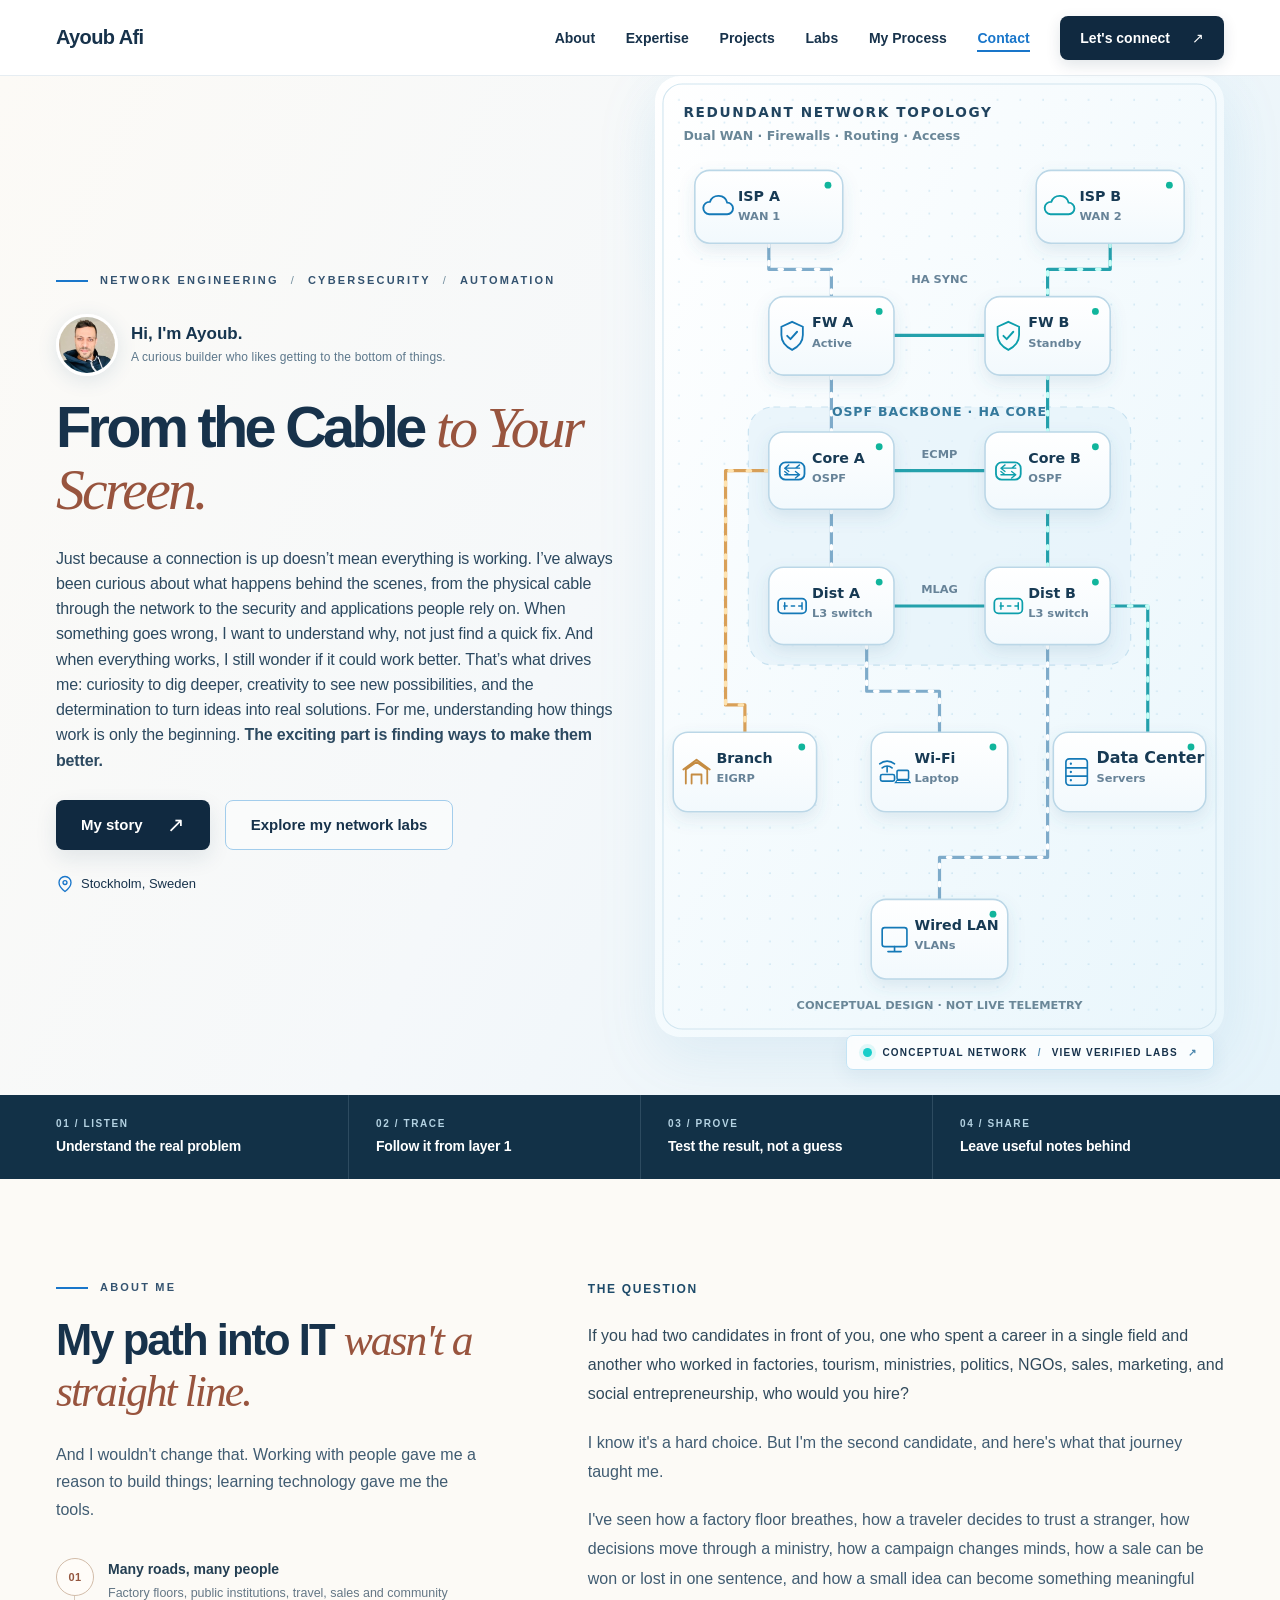
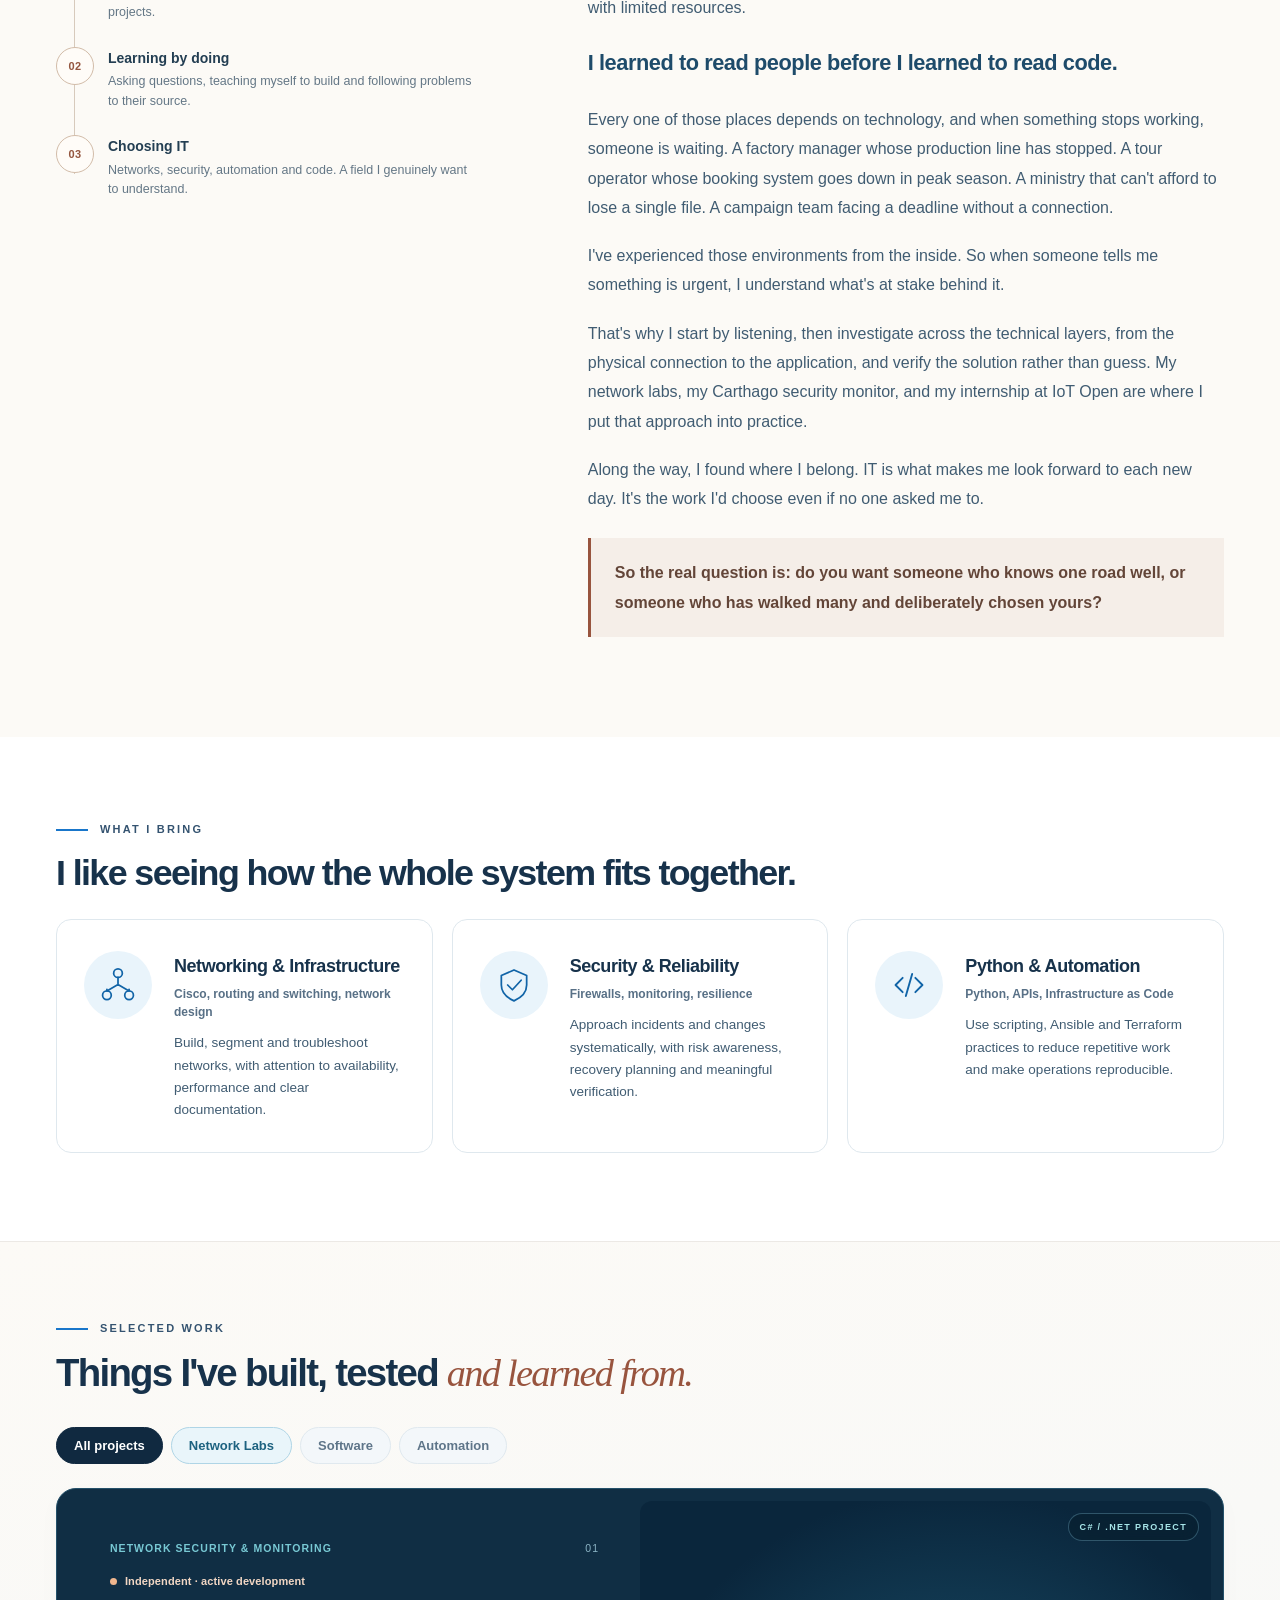
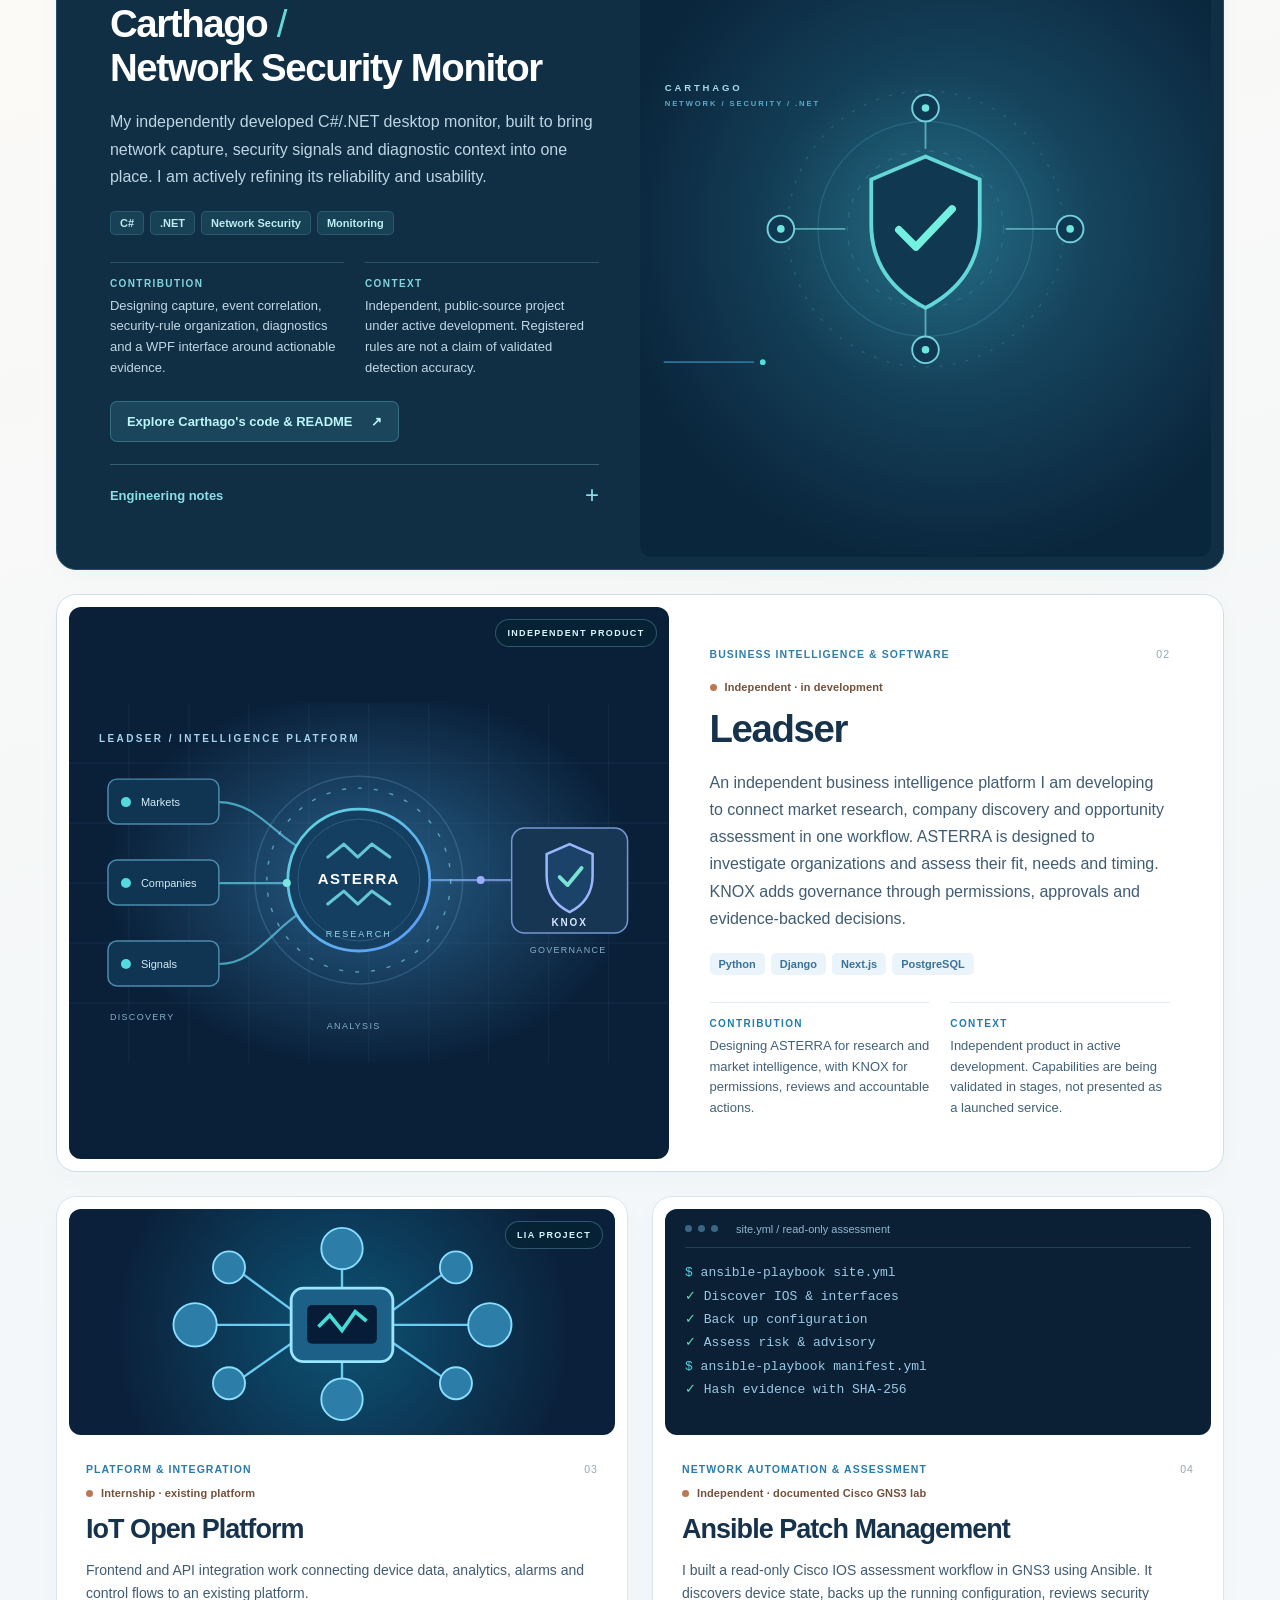
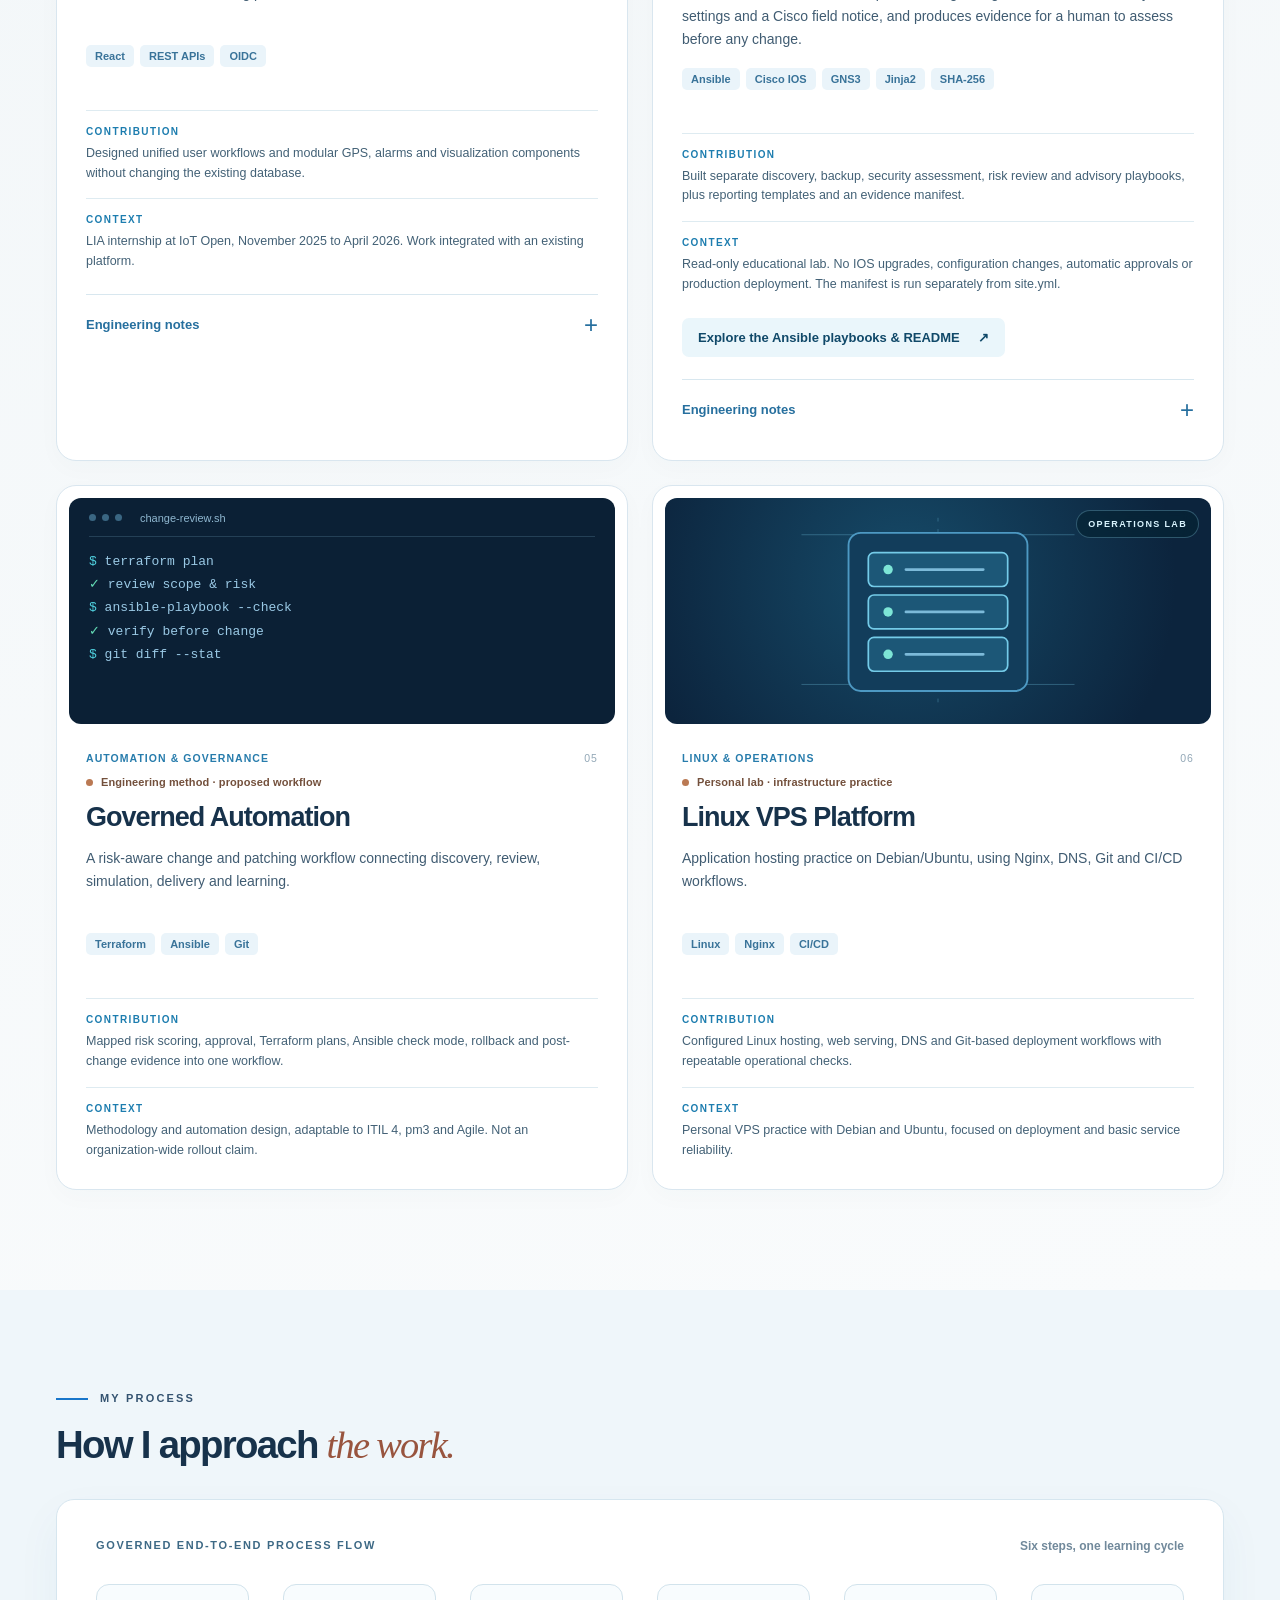
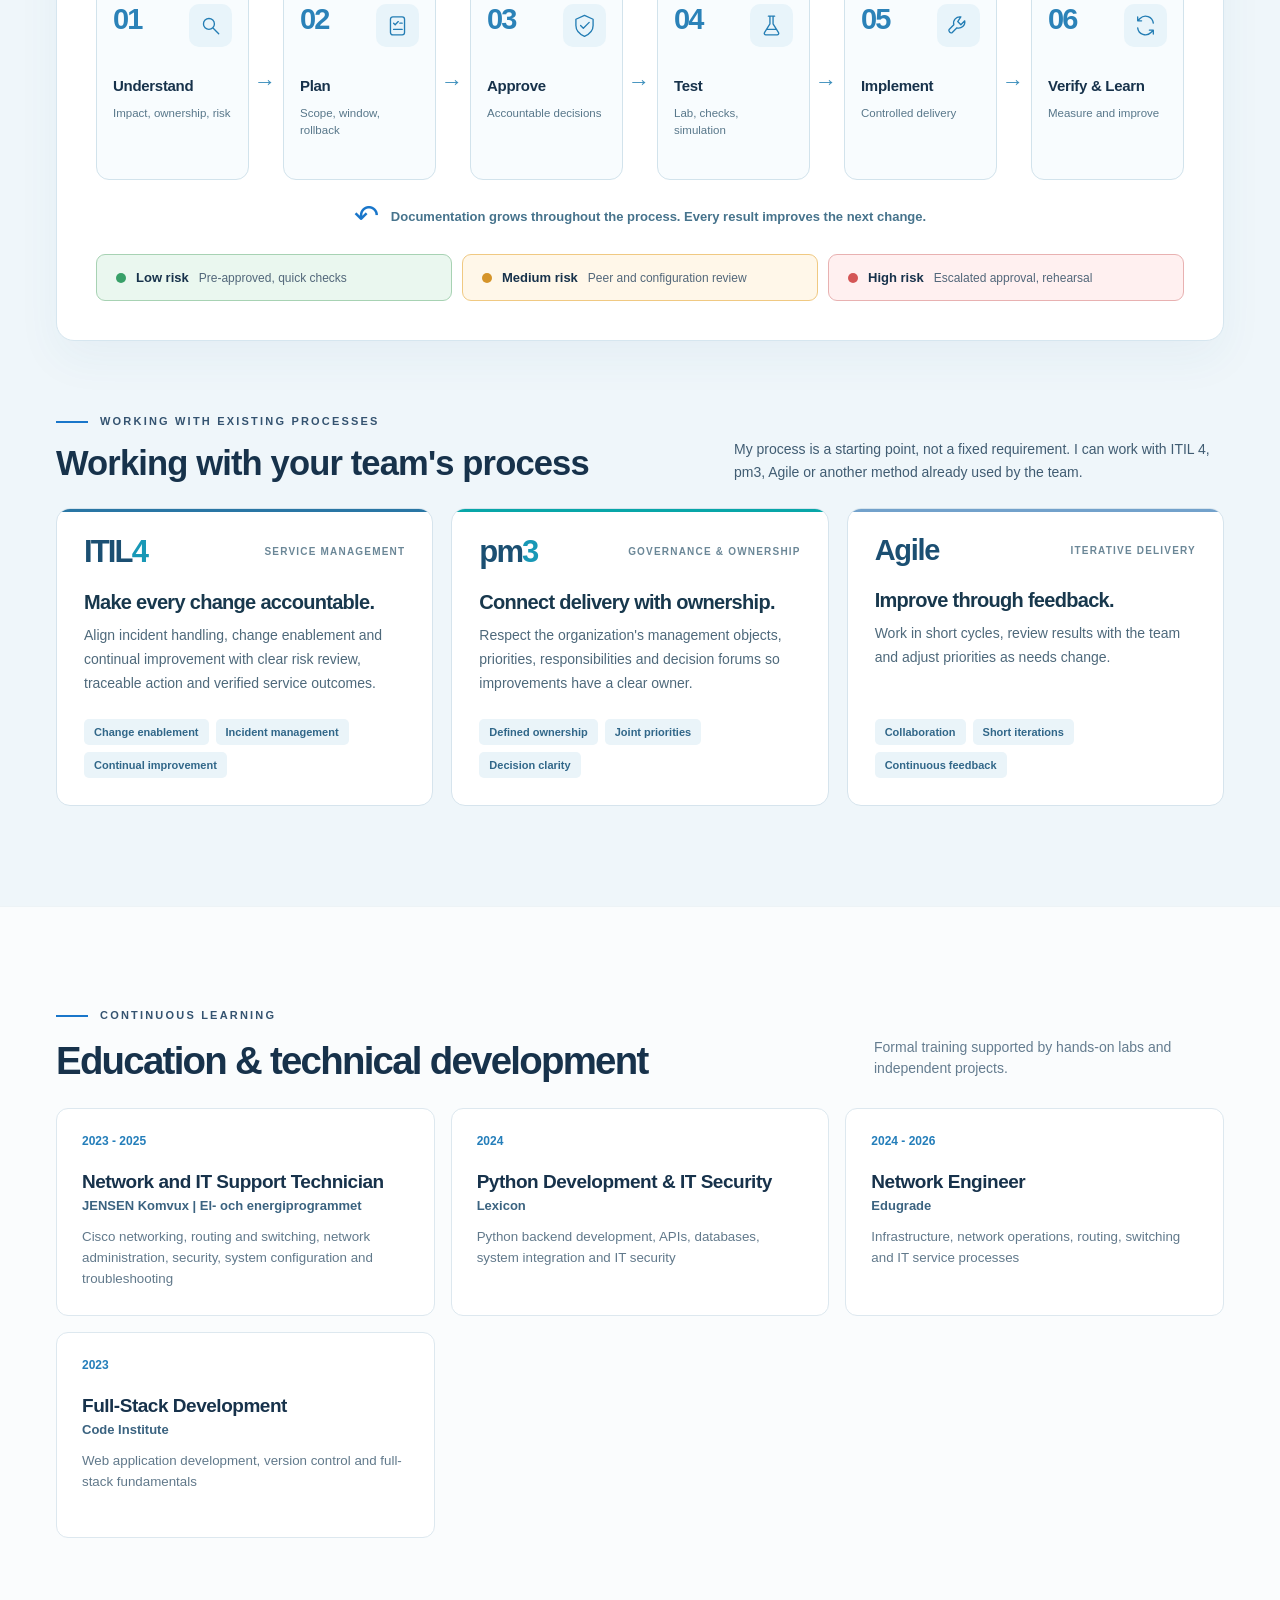
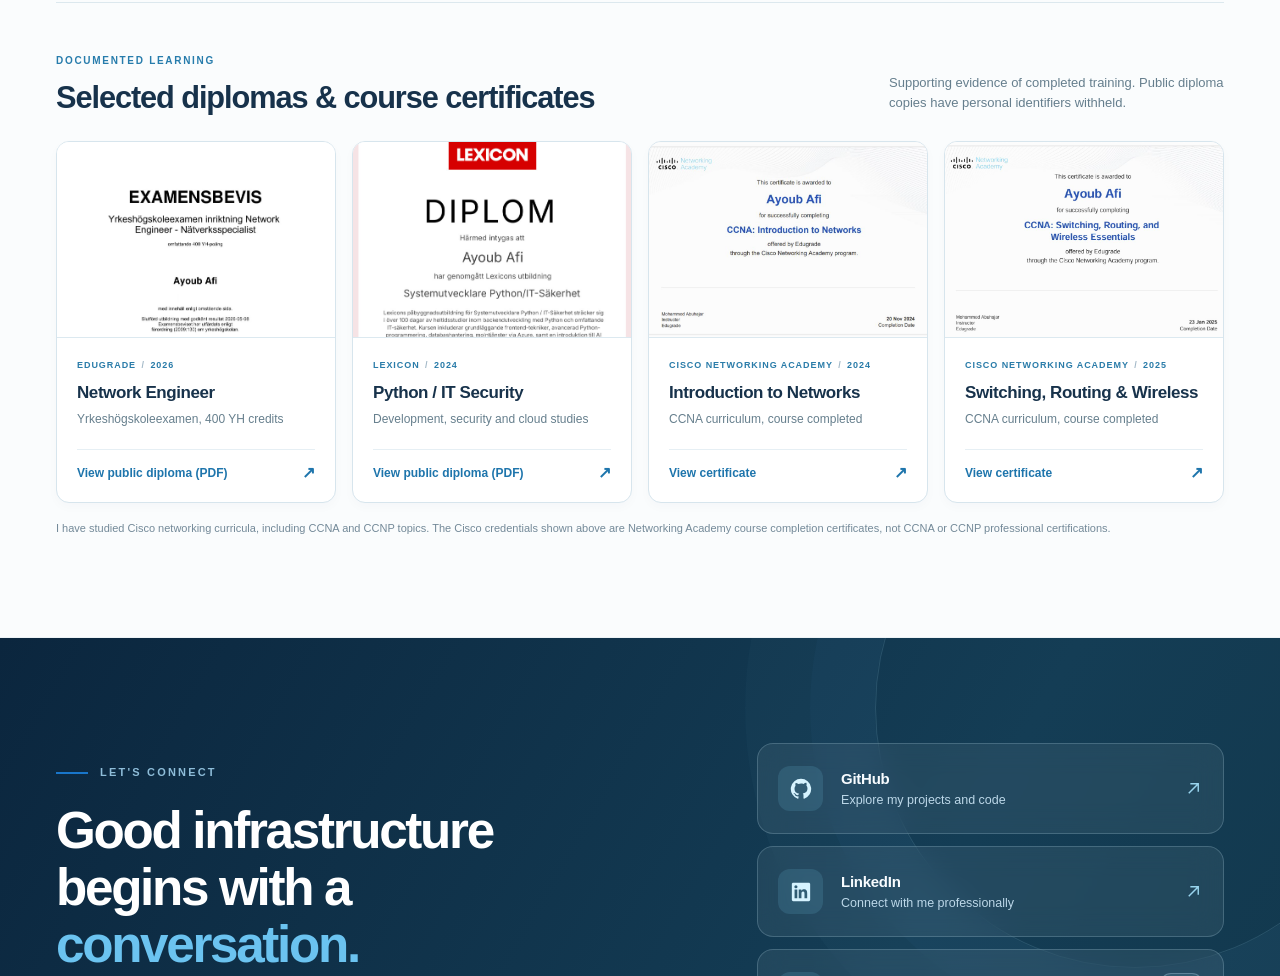
==== commit 44b1a430: "First Commit" ====
--- a/index.html
+++ b/index.html
@@ -4,14 +4,18 @@
     <meta charset="utf-8" />
     <meta name="viewport" content="width=device-width, initial-scale=1" />
     <meta name="theme-color" content="#ffffff" />
-    <meta name="description" content="Ayoub Afi's network engineering portfolio: infrastructure, routing and switching, security, automation, and documented technical projects." />
+    <meta name="description" content="I'm Ayoub Afi. From the cable to your screen, I follow my curiosity through networks, security, automation and code, with documented labs and independently built tools." />
     <meta property="og:title" content="Ayoub Afi | Network Engineering, Security and Automation" />
-    <meta property="og:description" content="Engineering reliable networks. Automating what matters." />
+    <meta property="og:description" content="A curious, self-taught builder who walked many roads and chose IT. Explore the networks, security tools and real learning behind the work." />
     <meta property="og:type" content="website" />
+    <meta property="og:image" content="https://afiay.github.io/portfolio/assets/ayoub-afi-profile.png" />
+    <meta name="author" content="Ayoub Afi" />
     <title>Ayoub Afi | Network Engineer</title>
     <link rel="icon" href="./assets/favicon.svg" type="image/svg+xml" />
     <link rel="stylesheet" href="./style.css" />
     <script src="./app.js" defer></script>
+    <script src="./lab-data.js" defer></script>
+    <script src="./labs.js" defer></script>
   </head>
   <body>
     <a class="skip-link" href="#main">Skip to content</a>
@@ -29,24 +33,27 @@
           <a href="#about">About</a>
           <a href="#expertise">Expertise</a>
           <a href="#projects">Projects</a>
+          <a href="#labs">Labs</a>
           <a href="#process">My Process</a>
           <a href="#contact">Contact</a>
-          <a href="#contact" class="nav-cta">Let's connect</a>
+          <a href="#contact" class="nav-cta">Let's connect <span aria-hidden="true">↗</span></a>
         </nav>
       </div>
     </header>
 
     <main id="main">
       <section class="hero" aria-labelledby="hero-title">
-        
+        <div class="hero-glow" aria-hidden="true"></div>
         <div class="container hero-grid">
           <div class="hero-copy">
-            <div class="eyebrow">NETWORK ENGINEERING <span>/</span> SECURITY <span>/</span> AUTOMATION</div>
-            <h1 id="hero-title">Engineering <em>reliable networks.</em> Automating what matters.</h1>
-            <p class="hero-description">I connect infrastructure, security and software through structured troubleshooting, thoughtful design and practical automation.</p>
+            <div class="eyebrow"><span class="eyebrow-line"></span>NETWORK ENGINEERING <span>/</span> CYBERSECURITY <span>/</span> AUTOMATION</div>
+            
+            <div class="hero-introduction"><img src="./assets/ayoub-afi-profile.png" width="64" height="64" alt="Portrait of Ayoub Afi" /><span>Hi, I'm Ayoub. <small>A curious builder who likes getting to the bottom of things.</small></span></div>
+            <h1 id="hero-title">From the Cable <em>to Your Screen.</em></h1>
+            <p class="hero-description">Just because a connection is up doesn’t mean everything is working. I’ve always been curious about what happens behind the scenes, from the physical cable through the network to the security and applications people rely on. When something goes wrong, I want to understand why, not just find a quick fix. And when everything works, I still wonder if it could work better. That’s what drives me: curiosity to dig deeper, creativity to see new possibilities, and the determination to turn ideas into real solutions. For me, understanding how things work is only the beginning. <strong>The exciting part is finding ways to make them better.</strong></p>
             <div class="hero-actions">
-              <a class="button button-primary" href="#projects">Explore my work</a>
-              <a class="button button-outline" href="#about">About me</a>
+              <a class="button button-primary" href="#about">My story <span aria-hidden="true">↗</span></a>
+              <a class="button button-outline" href="#labs">Explore my network labs</a>
             </div>
             <div class="hero-location">
               <svg viewBox="0 0 24 24" fill="none" stroke="currentColor" stroke-width="1.8" aria-hidden="true"><path d="M20 10c0 6-8 12-8 12S4 16 4 10a8 8 0 1 1 16 0Z"/><circle cx="12" cy="10" r="2.6"/></svg>
@@ -54,31 +61,56 @@
             </div>
           </div>
           <div class="hero-visual">
-            <div class="topology-head"><span>ENTERPRISE NETWORK</span><span>REFERENCE TOPOLOGY</span></div>
             <picture class="topology-art">
-              <source media="(max-width: 720px)" srcset="./assets/network-topology-mobile.svg" type="image/svg+xml" />
+              <source media="(max-width: 820px)" srcset="./assets/network-topology-mobile.svg" type="image/svg+xml" />
               <img src="./assets/network-topology.svg" alt="Conceptual enterprise network: two internet providers, high-availability firewalls, redundant OSPF core routers and distribution switches, an EIGRP branch, Wi-Fi laptops, dual-homed data center and wired VLANs." width="1000" height="680" />
             </picture>
-            <div class="topology-footer"><span>Resilience</span><span>Segmentation</span><span>Routing</span><span>Wireless</span></div>
+            <a class="visual-caption" href="#labs"><span class="live-dot" aria-hidden="true"></span> CONCEPTUAL NETWORK <span>/</span> VIEW VERIFIED LABS <span aria-hidden="true">↗</span></a>
           </div>
         </div>
       </section>
 
       <div class="capability-bar" aria-label="Professional focus areas">
         <div class="container capability-inner">
-          <div><span class="capability-index">01 / THINK</span><strong>End-to-end troubleshooting</strong></div>
-          <div><span class="capability-index">02 / DESIGN</span><strong>Resilient infrastructure</strong></div>
-          <div><span class="capability-index">03 / AUTOMATE</span><strong>Repeatable operations</strong></div>
-          <div><span class="capability-index">04 / IMPROVE</span><strong>Shared documentation</strong></div>
+          <div><span class="capability-index">01 / LISTEN</span><strong>Understand the real problem</strong></div>
+          <div><span class="capability-index">02 / TRACE</span><strong>Follow it from layer 1</strong></div>
+          <div><span class="capability-index">03 / PROVE</span><strong>Test the result, not a guess</strong></div>
+          <div><span class="capability-index">04 / SHARE</span><strong>Leave useful notes behind</strong></div>
         </div>
       </div>
+
+      <section class="section about-section" id="about" aria-labelledby="about-title">
+        <div class="container about-grid">
+          <div class="about-intro">
+            <div class="eyebrow"><span class="eyebrow-line"></span>ABOUT ME</div>
+            <h2 id="about-title">My path into IT <em>wasn't a straight line.</em></h2>
+            <p>And I wouldn't change that. Working with people gave me a reason to build things; learning technology gave me the tools.</p>
+            <ol class="story-trail" aria-label="Three chapters in my journey">
+              <li class="story-trail-item"><span class="story-trail-index">01</span><div><strong>Many roads, many people</strong><small>Factory floors, public institutions, travel, sales and community projects.</small></div></li>
+              <li class="story-trail-item"><span class="story-trail-index">02</span><div><strong>Learning by doing</strong><small>Asking questions, teaching myself to build and following problems to their source.</small></div></li>
+              <li class="story-trail-item"><span class="story-trail-index">03</span><div><strong>Choosing IT</strong><small>Networks, security, automation and code. A field I genuinely want to understand.</small></div></li>
+            </ol>
+          </div>
+          <div class="about-story">
+            <p class="about-question-label"><strong>The Question</strong></p>
+            <p class="about-argument">If you had two candidates in front of you, one who spent a career in a single field and another who worked in factories, tourism, ministries, politics, NGOs, sales, marketing, and social entrepreneurship, who would you hire?</p>
+            <p>I know it's a hard choice. But I'm the second candidate, and here's what that journey taught me.</p>
+            <p>I've seen how a factory floor breathes, how a traveler decides to trust a stranger, how decisions move through a ministry, how a campaign changes minds, how a sale can be won or lost in one sentence, and how a small idea can become something meaningful with limited resources.</p>
+            <p class="about-signature"><strong>I learned to read people before I learned to read code.</strong></p>
+            <p>Every one of those places depends on technology, and when something stops working, someone is waiting. A factory manager whose production line has stopped. A tour operator whose booking system goes down in peak season. A ministry that can't afford to lose a single file. A campaign team facing a deadline without a connection.</p>
+            <p>I've experienced those environments from the inside. So when someone tells me something is urgent, I understand what's at stake behind it.</p>
+            <p>That's why I start by listening, then investigate across the technical layers, from the physical connection to the application, and verify the solution rather than guess. My network labs, my Carthago security monitor, and my internship at IoT Open are where I put that approach into practice.</p>
+            <p>Along the way, I found where I belong. IT is what makes me look forward to each new day. It's the work I'd choose even if no one asked me to.</p>
+            <p class="about-question-ending"><strong>So the real question is: do you want someone who knows one road well, or someone who has walked many and deliberately chosen yours?</strong></p>
+          </div>
+        </div>
+      </section>
 
       <section class="section expertise-section" id="expertise" aria-labelledby="expertise-title">
         <div class="container">
-          <div class="eyebrow">WHAT I BRING</div>
+          <div class="eyebrow"><span class="eyebrow-line"></span>WHAT I BRING</div>
           <div class="section-heading-line">
-            <h2 id="expertise-title">From infrastructure to intelligent operations</h2>
-            <p>End-to-end thinking, from the physical network to the services people rely on.</p>
+            <h2 id="expertise-title">I like seeing how the whole system fits together.</h2>
           </div>
           <div class="expertise-grid">
             <article class="expertise-card">
@@ -119,80 +151,106 @@
         <div class="container">
           <div class="section-topline">
             <div>
-              <div class="eyebrow">SELECTED WORK</div>
-              <h2 id="projects-title">Projects with a purpose</h2>
-            </div>
-            <p>Practical labs, applied product work and governed engineering concepts. The context of each project is stated clearly.</p>
+              <div class="eyebrow"><span class="eyebrow-line"></span>SELECTED WORK</div>
+              <h2 id="projects-title">Things I've built, tested <em>and learned from.</em></h2>
+            </div>
           </div>
           <div class="project-filters" role="group" aria-label="Filter projects">
             <button type="button" class="filter-btn is-active" data-filter="all" aria-pressed="true">All projects</button>
-            <button type="button" class="filter-btn" data-filter="network" aria-pressed="false">Networks</button>
-            <button type="button" class="filter-btn" data-filter="security" aria-pressed="false">Security</button>
+            <button type="button" class="filter-btn" data-filter="labs" aria-pressed="false" aria-controls="labs">Network Labs</button>
             <button type="button" class="filter-btn" data-filter="software" aria-pressed="false">Software</button>
             <button type="button" class="filter-btn" data-filter="automation" aria-pressed="false">Automation</button>
           </div>
           <div class="project-grid" id="project-grid">
-            <article class="project-card project-feature" data-category="network">
-              <div class="project-art project-art-network art-surface" aria-hidden="true">
-  <div class="art-toolbar"><span>NETWORK LAB</span><span>TOPOLOGY / DESIGN</span></div>
-  <div class="net-map">
-    <div class="net-node net-internet">WAN <small>Dual uplink</small></div>
-    <div class="net-lines net-lines-a"></div>
-    <div class="net-row"><div class="net-node">FIREWALL A<small>Policy</small></div><div class="net-node">FIREWALL B<small>Failover</small></div></div>
-    <div class="net-lines net-lines-b"></div>
-    <div class="net-row"><div class="net-node net-core">CORE A<small>OSPF</small></div><div class="net-node net-core">CORE B<small>OSPF</small></div></div>
-    <div class="net-lines net-lines-c"></div>
-    <div class="net-row net-access"><div class="net-node">VLAN 10<small>Users</small></div><div class="net-node">VLAN 20<small>Servers</small></div><div class="net-node">Wi-Fi<small>Clients</small></div></div>
-  </div>
-  <div class="art-bottom">REDUNDANCY <span>SEGMENTATION</span> ROUTING</div>
-</div>
+            <article class="project-card project-feature project-feature-security" data-category="network security software">
+              <div class="project-art project-art-security" aria-hidden="true">
+                <svg viewBox="0 0 600 360" fill="none" xmlns="http://www.w3.org/2000/svg">
+                  <defs>
+                    <radialGradient id="carthago-halo"><stop stop-color="#39BEC2" stop-opacity=".20"/><stop offset="1" stop-color="#39BEC2" stop-opacity="0"/></radialGradient>
+                    <linearGradient id="carthago-shield" x1="250" y1="100" x2="360" y2="260"><stop stop-color="#64D8D9"/><stop offset="1" stop-color="#2583BE"/></linearGradient>
+                  </defs>
+                  <circle cx="300" cy="180" r="171" fill="url(#carthago-halo)"/>
+                  <g stroke="#4C9EC0" stroke-opacity=".28" stroke-width="1.4"><circle cx="300" cy="180" r="145" stroke-dasharray="3 11"/><circle cx="300" cy="180" r="113"/><circle cx="300" cy="180" r="82" stroke-dasharray="5 10"/></g>
+                  <g stroke="#75D7DD" stroke-width="2" stroke-opacity=".65" stroke-linecap="round"><path d="M300 95V68"/><path d="M385 180h52"/><path d="M215 180h-52"/><path d="M300 265v27"/></g>
+                  <g fill="#0F3853" stroke="#74D1DC" stroke-width="2"><circle cx="300" cy="53" r="14"/><circle cx="452" cy="180" r="14"/><circle cx="148" cy="180" r="14"/><circle cx="300" cy="307" r="14"/></g>
+                  <g fill="#6EE6DA"><circle cx="300" cy="53" r="4"/><circle cx="452" cy="180" r="4"/><circle cx="148" cy="180" r="4"/><circle cx="300" cy="307" r="4"/></g>
+                  <path d="M300 104 357 128v47c0 40-21 69-57 88-36-19-57-48-57-88v-47l57-24Z" fill="#103951" stroke="url(#carthago-shield)" stroke-width="4"/>
+                  <path d="m272 181 18 18 38-40" stroke="#74F0E0" stroke-width="8" stroke-linecap="round" stroke-linejoin="round"/>
+                  <g font-family="Arial,sans-serif" font-size="10" font-weight="700" letter-spacing="3" fill="#A6DCE8"><text x="26" y="35">CARTHAGO</text><text x="26" y="51" font-size="8" letter-spacing="2" fill="#5BABC6">NETWORK / SECURITY / .NET</text></g>
+                  <path d="M25 320h95" stroke="#2C739A" stroke-width="2"/><circle cx="129" cy="320" r="3" fill="#50DED7"/>
+                </svg>
+                <span class="art-corner">C# / .NET PROJECT</span>
+              </div>
               <div class="project-body">
-                <div class="project-meta">NETWORK ENGINEERING <span>01</span></div>
-                <h3>Enterprise Network Labs</h3>
-                <p>Building and diagnosing segmented network scenarios in a lab, from topology and addressing to routing, switching, VLAN design and fault isolation.</p>
-                <div class="tag-row"><span>Cisco</span><span>VLAN</span><span>Routing</span></div>
-                <div class="project-facts">
-                  <div><span>CONTRIBUTION</span><p>Designed topologies, configured segmentation and routing, then traced faults through interfaces, trunks, addressing and policies.</p></div>
-                  <div><span>CONTEXT</span><p>Hands-on education and network labs. Findings are documented and verified with repeatable connectivity checks.</p></div>
-                </div>
-              </div>
-            </article>
-            <article class="project-card project-feature project-feature-security" data-category="network security software">
-              <div class="project-art project-art-security art-surface" aria-hidden="true">
-  <div class="art-toolbar"><span>CARTHAGO</span><span>NETWORK SECURITY MONITOR</span></div>
-  <div class="security-screen">
-    <div class="security-top"><div><small>VISIBILITY</small><strong>Network health</strong></div><span class="screen-status">MONITORING</span></div>
-    <div class="security-stats"><div><small>TRAFFIC</small><span>Flow analysis</span></div><div><small>DETECTION</small><span>Event signals</span></div><div><small>RESPONSE</small><span>Investigation</span></div></div>
-    <div class="security-chart"><div class="chart-heading"><span>NETWORK TELEMETRY</span><span>Illustrative view</span></div><svg viewBox="0 0 460 106" preserveAspectRatio="none"><path d="M0 85H460M0 54H460M0 24H460" stroke="#31576A" stroke-dasharray="4 7" fill="none"/><path d="M0 81L22 78 42 73 65 77 86 51 108 63 132 57 153 70 178 39 200 55 222 47 245 65 270 44 294 49 317 28 342 45 364 36 390 50 413 20 436 30 460 13" stroke="#69D9CE" stroke-width="3" fill="none" stroke-linecap="round" stroke-linejoin="round"/><path d="M0 81L22 78 42 73 65 77 86 51 108 63 132 57 153 70 178 39 200 55 222 47 245 65 270 44 294 49 317 28 342 45 364 36 390 50 413 20 436 30 460 13V106H0Z" fill="#45BEB6" opacity=".10"/></svg></div>
-    <div class="security-log"><span>EVENT REVIEW</span><span>RULE MATCHING</span><span>TRACEABILITY</span></div>
-  </div>
-</div>
-              <div class="project-body">
-                <div class="project-meta">NETWORK SECURITY &amp; MONITORING <span>02</span></div>
+                <div class="project-meta">NETWORK SECURITY &amp; MONITORING <span>01</span></div>
+                <span class="project-context">Independent · active development</span>
                 <h3>Carthago <span class="project-title-dash">/</span><br />Network Security Monitor</h3>
-                <p>A C#/.NET project focused on network visibility, security monitoring and diagnostics, designed to help identify potential issues and support reliable network operations.</p>
+                <p>My independently developed C#/.NET desktop monitor, built to bring network capture, security signals and diagnostic context into one place. I am actively refining its reliability and usability.</p>
                 <div class="tag-row"><span>C#</span><span>.NET</span><span>Network Security</span><span>Monitoring</span></div>
                 <div class="project-facts">
-                  <div><span>CONTRIBUTION</span><p>Engineering a Windows monitoring application with a focus on network telemetry, diagnostics and actionable security signals.</p></div>
-                  <div><span>CONTEXT</span><p>Independent C# and .NET project under development. Source code is shared selectively after review.</p></div>
-                </div>
+                  <div><span>CONTRIBUTION</span><p>Designing capture, event correlation, security-rule organization, diagnostics and a WPF interface around actionable evidence.</p></div>
+                  <div><span>CONTEXT</span><p>Independent, public-source project under active development. Registered rules are not a claim of validated detection accuracy.</p></div>
+                </div>
+                <a class="project-source" href="https://github.com/afiay/Carthago-Network-Security-Monitor" target="_blank" rel="noopener noreferrer">Explore Carthago's code &amp; README <span aria-hidden="true">↗</span></a>
+                <details class="case-study" data-case-study="carthago">
+                  <summary>Engineering notes <span aria-hidden="true">+</span></summary>
+                  <dl>
+                    <div><dt>Problem</dt><dd>Raw network events are hard to turn into security and troubleshooting observations someone can explain. Centralising logs across systems usually takes several tools, with upfront integration work and ongoing maintenance. 55% of surveyed security leaders say they have too many point solutions, 45% use six or more security tools, and 63% name operational cost as their biggest pain point.</dd></div>
+                    <div><dt>Constraints</dt><dd>Windows desktop capture, varied protocols, noisy inputs, and no budget for a full logging stack. I also had to keep recorded evidence separate from interpretation.</dd></div>
+                    <div><dt>Decision</dt><dd>Separate acquisition, protocol and flow inspection, security signals, and presentation. Keep one traceable log trail instead of adding tools. Build documentation from that trail: every capture, alert, and change leaves a timestamped record, and my notes are written from it. Interpretation is added by hand and labelled as such.</dd></div>
+                    <div><dt>Verification</dt><dd>Document expected behavior with tests and repeatable samples. Inspect false positives and UI empty states before calling a rule dependable. Strip sensitive data before anything is documented, and flag where logging was incomplete.</dd></div>
+                    <div><dt>Learning</dt><dd>Visibility only matters when an operator can tell what happened, why it was flagged, and what remains uncertain. Logs show events, not intent, so the “why” still needs a human, clearly marked.</dd></div>
+                  </dl>
+                  <p class="case-study-source">Survey context: These statistics come from a survey of 506 security leaders and practitioners at organizations with more than 500 employees, reported in <a href="https://www.sumologic.com/blog/2026-security-operations-insights-report" target="_blank" rel="noopener noreferrer">Sumo Logic’s 2026 Security Operations Insights Report</a>. Sumo Logic is a SIEM vendor.</p>
+                </details>
               </div>
             </article>
             <article class="project-card project-feature project-feature-leadser" data-category="software automation">
-              <div class="project-art project-art-leadser art-surface" aria-hidden="true">
-  <div class="art-toolbar"><span>LEADSER</span><span>RESEARCH INTELLIGENCE</span></div>
-  <div class="leadser-screen">
-    <div class="leadser-rail"><strong>L</strong><span>01</span><span>02</span><span>03</span></div>
-    <div class="leadser-main"><div class="leadser-title"><div><small>ASTERRA / WORKSPACE</small><strong>Opportunity research</strong></div><span>RESEARCH</span></div>
-      <div class="leadser-metrics"><div><small>DISCOVERY</small><strong>Market signals</strong><i></i></div><div><small>ASSESSMENT</small><strong>Company fit</strong><i></i></div></div>
-      <div class="leadser-table"><div><span>RESEARCH PIPELINE</span><span>STATUS</span></div><div><b>Discover organizations</b><em>Research</em></div><div><b>Review evidence</b><em>Validate</em></div><div><b>Govern actions</b><em>Approve</em></div></div>
-    </div>
-    <div class="leadser-side"><small>KNOX</small><strong>Trust and<br>governance</strong><div class="knox-lines"><span></span><span></span><span></span></div><p>Permissions<br>Approvals<br>Evidence</p></div>
-  </div>
-  <div class="art-bottom">DISCOVER <span>RESEARCH</span> GOVERN</div>
-</div>
+              <div class="project-art project-art-leadser" aria-hidden="true">
+                <svg viewBox="0 0 600 360" fill="none" xmlns="http://www.w3.org/2000/svg">
+                  <defs>
+                    <radialGradient id="leadser-backlight" cx="0" cy="0" r="1" gradientTransform="translate(302 175) rotate(90) scale(190 265)" gradientUnits="userSpaceOnUse"><stop stop-color="#275F88"/><stop offset="1" stop-color="#0A2039"/></radialGradient>
+                    <linearGradient id="leadser-core" x1="220" y1="95" x2="366" y2="252" gradientUnits="userSpaceOnUse"><stop stop-color="#60DBDC"/><stop offset="1" stop-color="#5C94F7"/></linearGradient>
+                    <linearGradient id="leadser-link" x1="134" y1="180" x2="508" y2="180" gradientUnits="userSpaceOnUse"><stop stop-color="#4EC7D6"/><stop offset="1" stop-color="#929CF8"/></linearGradient>
+                  </defs>
+                  <rect width="600" height="360" rx="12" fill="url(#leadser-backlight)"/>
+                  <g stroke="#5E8CB0" stroke-opacity=".11" stroke-width="1"><path d="M0 60H600M0 120H600M0 180H600M0 240H600M0 300H600M60 0V360M120 0V360M180 0V360M240 0V360M300 0V360M360 0V360M420 0V360M480 0V360M540 0V360"/></g>
+                  <text x="30" y="39" fill="#A4D3EB" font-size="10" font-weight="700" letter-spacing="2.4" font-family="Arial, sans-serif">LEADSER / INTELLIGENCE PLATFORM</text>
+                  <g stroke="url(#leadser-link)" stroke-width="2.2" stroke-linecap="round" opacity=".78">
+                    <path d="M150 99C188 99 207 134 235 147"/>
+                    <path d="M150 180H218"/>
+                    <path d="M150 261C188 261 207 222 235 208"/>
+                    <path d="M361 177H444"/>
+                  </g>
+                  <g fill="#0F3552" stroke="#4E8AAE" stroke-width="1.5">
+                    <rect x="39" y="76" width="111" height="45" rx="9"/>
+                    <rect x="39" y="157" width="111" height="45" rx="9"/>
+                    <rect x="39" y="238" width="111" height="45" rx="9"/>
+                  </g>
+                  <g fill="#54D9DC"><circle cx="57" cy="99" r="5"/><circle cx="57" cy="180" r="5"/><circle cx="57" cy="261" r="5"/></g>
+                  <g fill="#D4EAF5" font-size="11" font-family="Arial, sans-serif"><text x="72" y="103">Markets</text><text x="72" y="184">Companies</text><text x="72" y="265">Signals</text></g>
+                  <circle cx="290" cy="177" r="104" stroke="#8CC3F0" stroke-opacity=".2" stroke-width="1.5"/>
+                  <circle class="leadser-orbit" cx="290" cy="177" r="92" stroke="#82D9E1" stroke-width="1.4" stroke-dasharray="4 12" stroke-opacity=".62"/>
+                  <circle cx="290" cy="177" r="71" fill="#143F61" stroke="url(#leadser-core)" stroke-width="2.8"/>
+                  <circle cx="290" cy="177" r="61" stroke="#8DBCDC" stroke-opacity=".23"/>
+                  <path d="M259 154 275 141 289 154 303 141 321 154M259 201 275 188 289 201 303 188 321 201" stroke="#6ED6E1" stroke-width="3" stroke-linecap="round" stroke-linejoin="round" opacity=".9"/>
+                  <text x="290" y="181" text-anchor="middle" fill="#FFFFFF" font-size="15" font-weight="700" letter-spacing="1.4" font-family="Arial, sans-serif">ASTERRA</text>
+                  <text x="290" y="234" text-anchor="middle" fill="#93D1E4" font-size="9" letter-spacing="2" font-family="Arial, sans-serif">RESEARCH</text>
+                  <g transform="translate(443 125)">
+                    <rect width="116" height="105" rx="13" fill="#173654" stroke="#7596D3" stroke-width="1.5"/>
+                    <path d="m58 16 23 10v22c0 18-10 30-23 36-13-6-23-18-23-36V26l23-10Z" stroke="#9AB7FB" stroke-width="2.5" fill="#1B436A"/>
+                    <path d="m48 49 8 8 14-17" stroke="#7BE1D4" stroke-width="3.8" stroke-linecap="round" stroke-linejoin="round"/>
+                    <text x="58" y="98" fill="#D7E6FF" text-anchor="middle" font-size="10" font-weight="700" letter-spacing="1.8" font-family="Arial, sans-serif">KNOX</text>
+                  </g>
+                  <g fill="#86AFC9" font-size="9" letter-spacing="1.3" font-family="Arial, sans-serif"><text x="41" y="317">DISCOVERY</text><text x="258" y="326">ANALYSIS</text><text x="461" y="250">GOVERNANCE</text></g>
+                  <circle cx="218" cy="180" r="4" fill="#7BE5DF"/>
+                  <circle cx="412" cy="177" r="4" fill="#9DACFF"/>
+                </svg>
+                <span class="art-corner">INDEPENDENT PRODUCT</span>
+              </div>
               <div class="project-body">
-                <div class="project-meta">BUSINESS INTELLIGENCE &amp; SOFTWARE <span>03</span></div>
+                <div class="project-meta">BUSINESS INTELLIGENCE &amp; SOFTWARE <span>02</span></div>
+                <span class="project-context">Independent · in development</span>
                 <h3>Leadser</h3>
                 <p>An independent business intelligence platform I am developing to connect market research, company discovery and opportunity assessment in one workflow. ASTERRA is designed to investigate organizations and assess their fit, needs and timing. KNOX adds governance through permissions, approvals and evidence-backed decisions.</p>
                 <div class="tag-row"><span>Python</span><span>Django</span><span>Next.js</span><span>PostgreSQL</span></div>
@@ -203,9 +261,13 @@
               </div>
             </article>
             <article class="project-card" data-category="software">
-              <div class="project-art project-art-iot art-surface" aria-hidden="true"><div class="art-toolbar"><span>IOT OPEN</span><span>CONNECTED OPERATIONS</span></div><div class="iot-screen"><div class="iot-header"><small>PLATFORM OVERVIEW</small><strong>Devices and control</strong></div><div class="iot-panels"><div><small>DATA</small><strong>Device streams</strong><span>Unified visibility</span></div><div><small>EVENTS</small><strong>Alarm review</strong><span>Context and history</span></div></div><div class="iot-graph"><span>TELEMETRY VIEW</span><svg viewBox="0 0 430 75" preserveAspectRatio="none"><path d="M0 58H430M0 32H430" stroke="#3D617A" stroke-dasharray="3 7"/><path d="M0 52L25 46 45 51 70 24 92 36 120 30 142 48 164 40 192 15 219 35 247 23 271 40 295 27 319 31 340 11 364 23 387 17 410 30 430 18" fill="none" stroke="#69E4DE" stroke-width="3" stroke-linecap="round" stroke-linejoin="round"/></svg></div></div></div>
+              <div class="project-art project-art-iot" aria-hidden="true">
+                <svg viewBox="0 0 500 240"><g stroke="#6CCBF1" stroke-width="2.5" fill="none"><path d="M93 123h102M305 123h102M250 52v34M250 160v35M146 70l60 44M356 70l-61 44M146 178l60-42M356 178l-61-42"/></g><rect x="196" y="84" width="108" height="78" rx="13" fill="#1D6087" stroke="#9BE5FF" stroke-width="3"/><rect x="213" y="102" width="74" height="41" rx="5" fill="#071D37"/><path d="m225 125 12-12 13 16 14-20 12 10" stroke="#46DBD7" stroke-width="4" fill="none"/><g fill="#2C7EA9" stroke="#89DEFD" stroke-width="2"><circle cx="94" cy="123" r="23"/><circle cx="407" cy="123" r="23"/><circle cx="250" cy="42" r="22"/><circle cx="250" cy="202" r="22"/><circle cx="130" cy="62" r="17"/><circle cx="371" cy="62" r="17"/><circle cx="130" cy="185" r="17"/><circle cx="371" cy="185" r="17"/></g></svg>
+                <span class="art-corner">LIA PROJECT</span>
+              </div>
               <div class="project-body">
-                <div class="project-meta">PLATFORM &amp; INTEGRATION <span>04</span></div>
+                <div class="project-meta">PLATFORM &amp; INTEGRATION <span>03</span></div>
+                <span class="project-context">Internship · existing platform</span>
                 <h3>IoT Open Platform</h3>
                 <p>Frontend and API integration work connecting device data, analytics, alarms and control flows to an existing platform.</p>
                 <div class="tag-row"><span>React</span><span>REST APIs</span><span>OIDC</span></div>
@@ -213,15 +275,65 @@
                   <div><span>CONTRIBUTION</span><p>Designed unified user workflows and modular GPS, alarms and visualization components without changing the existing database.</p></div>
                   <div><span>CONTEXT</span><p>LIA internship at IoT Open, November 2025 to April 2026. Work integrated with an existing platform.</p></div>
                 </div>
+                <details class="case-study" data-case-study="iot-open">
+                  <summary>Engineering notes <span aria-hidden="true">+</span></summary>
+                  <dl>
+                    <div><dt>Problem</dt><dd>Operators juggled six separate tools: GPS, alerts, statistics, on/off control, Grafana, and Home Assistant. Each tool needs maintenance, and each switch costs attention. A 2022 study of 137 users found about 1,200 app toggles a day and roughly 9% of work time spent reorienting. In a separate 2018 study, workers using 30 or more applications in a shift had a 28% higher error rate than those using fewer apps.</dd></div>
+                    <div><dt>Constraints</dt><dd>The existing platform and database had to stay intact, integrating only through existing REST services.</dd></div>
+                    <div><dt>Decision</dt><dd>A plugin-based platform where each user picks what they see: alerts, GPS, or any chart. Switches and automation run from the same interface, and existing integrations connect as plugins. Result: <strong>6 windows reduced to 1, an 83% reduction in separate interfaces.</strong></dd></div>
+                    <div><dt>Verification</dt><dd>Compared windows needed per task before and after. Checked API mappings, permissions per role, and loading, empty, and error states.</dd></div>
+                    <div><dt>Learning</dt><dd>Centralising means giving people one place to choose what matters, while respecting what already works.</dd></div>
+                  </dl>
+                  <p class="case-study-source">Research context: <a href="https://store.hbr.org/product/how-much-time-and-energy-do-we-waste-toggling-between-applications/H0777V" target="_blank" rel="noopener noreferrer">Murty, Dadlani &amp; Das, <em>Harvard Business Review</em> (2022)</a> studied 137 users across three companies. The 28% error-rate comparison comes from <a href="https://workplaceinsight.net/constant-switching-between-tasks-kills-productivity/" target="_blank" rel="noopener noreferrer">Workplace Insight's report (2018)</a> on Pegasystems research. These are external findings, not measured productivity or error-rate improvements at IoT Open. The 83% figure describes the reduction in separate windows (6 to 1).</p>
+                </details>
+              </div>
+            </article>
+            <article class="project-card project-card-ansible" data-category="automation">
+              <div class="project-art project-art-code" aria-hidden="true">
+                <div class="code-top"><i></i><i></i><i></i><span>site.yml / read-only assessment</span></div>
+                <pre><span class="syntax-cyan">$</span> ansible-playbook site.yml
+<span class="syntax-green">✓</span> Discover IOS &amp; interfaces
+<span class="syntax-green">✓</span> Back up configuration
+<span class="syntax-green">✓</span> Assess risk &amp; advisory
+<span class="syntax-cyan">$</span> ansible-playbook manifest.yml
+<span class="syntax-green">✓</span> Hash evidence with SHA-256</pre>
+              </div>
+              <div class="project-body">
+                <div class="project-meta">NETWORK AUTOMATION &amp; ASSESSMENT <span>04</span></div>
+                <span class="project-context">Independent · documented Cisco GNS3 lab</span>
+                <h3>Ansible Patch Management</h3>
+                <p>I built a read-only Cisco IOS assessment workflow in GNS3 using Ansible. It discovers device state, backs up the running configuration, reviews security settings and a Cisco field notice, and produces evidence for a human to assess before any change.</p>
+                <div class="tag-row"><span>Ansible</span><span>Cisco IOS</span><span>GNS3</span><span>Jinja2</span><span>SHA-256</span></div>
+                <div class="project-facts">
+                  <div><span>CONTRIBUTION</span><p>Built separate discovery, backup, security assessment, risk review and advisory playbooks, plus reporting templates and an evidence manifest.</p></div>
+                  <div><span>CONTEXT</span><p>Read-only educational lab. No IOS upgrades, configuration changes, automatic approvals or production deployment. The manifest is run separately from site.yml.</p></div>
+                </div>
+                <a class="project-source" href="https://github.com/afiay/ansible-patch-management" target="_blank" rel="noopener noreferrer">Explore the Ansible playbooks &amp; README <span aria-hidden="true">↗</span></a>
+                <details class="case-study" data-case-study="ansible">
+                  <summary>Engineering notes <span aria-hidden="true">+</span></summary>
+                  <dl>
+                    <div><dt>Problem</dt><dd>Assessing a device and preparing a safe patch decision requires more than checking its IOS version. Configuration, exposure, applicability and reliable evidence must be reviewed together.</dd></div>
+                    <div><dt>Constraints</dt><dd>One Cisco 7200 IOS router in an isolated GNS3 environment, controlled over SSH from Ubuntu. The assessment must not alter the device.</dd></div>
+                    <div><dt>Decision</dt><dd>Separate discovery, backup, security review, risk inputs and Cisco FN70489 prerequisite checks into focused Ansible playbooks. Generate Markdown evidence reports and SHA-256 manifests for later comparison.</dd></div>
+                    <div><dt>Verification</dt><dd>Use IOS show-command evidence, review the resulting configuration snapshot and report output, validate assessment inputs and distinguish observed status from advisory applicability.</dd></div>
+                    <div><dt>Learning</dt><dd>Automation should make decisions traceable, not silently make them. Patch execution, approval, restore and validated failover remain separate future steps.</dd></div>
+                  </dl>
+                  <p class="case-study-source">Source: <a href="https://github.com/afiay/ansible-patch-management/blob/main/README.md" target="_blank" rel="noopener noreferrer">Ansible Patch Management documentation</a>.</p>
+                </details>
               </div>
             </article>
             <article class="project-card" data-category="automation network">
-              <div class="project-art project-art-code art-surface" aria-hidden="true"><div class="art-toolbar"><span>CHANGE CONTROL</span><span>AUTOMATION / REVIEW</span></div><div class="automation-screen"><div class="auto-stage"><span>01</span><strong>Assess</strong><small>Risk and ownership</small></div><div class="auto-stage"><span>02</span><strong>Simulate</strong><small>Review and dry run</small></div><div class="auto-stage"><span>03</span><strong>Verify</strong><small>Evidence and rollback</small></div></div><div class="terminal"><span>change-review.sh</span><pre><i>$</i> terraform plan
-<span>Review infrastructure changes</span>
-<i>$</i> ansible-playbook --check
-<span>Validate before deployment</span></pre></div></div>
+              <div class="project-art project-art-code" aria-hidden="true">
+                <div class="code-top"><i></i><i></i><i></i><span>change-review.sh</span></div>
+                <pre><span class="syntax-cyan">$</span> terraform plan
+<span class="syntax-green">✓</span> review scope &amp; risk
+<span class="syntax-cyan">$</span> ansible-playbook --check
+<span class="syntax-green">✓</span> verify before change
+<span class="syntax-cyan">$</span> git diff --stat</pre>
+              </div>
               <div class="project-body">
                 <div class="project-meta">AUTOMATION &amp; GOVERNANCE <span>05</span></div>
+                <span class="project-context">Engineering method · proposed workflow</span>
                 <h3>Governed Automation</h3>
                 <p>A risk-aware change and patching workflow connecting discovery, review, simulation, delivery and learning.</p>
                 <div class="tag-row"><span>Terraform</span><span>Ansible</span><span>Git</span></div>
@@ -231,23 +343,14 @@
                 </div>
               </div>
             </article>
-            <article class="project-card" data-category="automation software">
-              <div class="project-art project-art-crawler art-surface" aria-hidden="true"><div class="art-toolbar"><span>WEB RESEARCH</span><span>AUTOMATED ANALYSIS</span></div><div class="crawler-screen"><div class="crawler-title"><small>SCHEDULED RESEARCH</small><strong>Website quality review</strong></div><div class="crawler-bars"><span style="--bar:70%"></span><span style="--bar:44%"></span><span style="--bar:87%"></span><span style="--bar:56%"></span><span style="--bar:76%"></span><span style="--bar:48%"></span><span style="--bar:91%"></span><span style="--bar:62%"></span><span style="--bar:80%"></span></div><div class="crawler-rows"><div><b>CHECK</b><span>Website analysis</span></div><div><b>COMPARE</b><span>Outlier detection</span></div><div><b>REPORT</b><span>Scheduled findings</span></div></div></div></div>
+            <article class="project-card" data-category="network software">
+              <div class="project-art project-art-vps" aria-hidden="true">
+                <svg viewBox="0 0 500 240" fill="none" xmlns="http://www.w3.org/2000/svg"><g stroke="#6EBBD7" stroke-opacity=".36"><path d="M105 39h290M105 198h290"/><path d="M250 21v196" stroke-dasharray="4 8"/></g><rect x="155" y="37" width="190" height="168" rx="13" fill="#123D5B" stroke="#4D99C3" stroke-width="2"/><g fill="#1C5777" stroke="#74CBE8" stroke-width="1.8"><rect x="176" y="58" width="148" height="36" rx="6"/><rect x="176" y="103" width="148" height="36" rx="6"/><rect x="176" y="148" width="148" height="36" rx="6"/></g><g fill="#7DE5D6"><circle cx="197" cy="76" r="5"/><circle cx="197" cy="121" r="5"/><circle cx="197" cy="166" r="5"/></g><g stroke="#7CBAD9" stroke-width="3" stroke-linecap="round"><path d="M216 76h82M216 121h82M216 166h82"/></g></svg>
+                <span class="art-corner">OPERATIONS LAB</span>
+              </div>
               <div class="project-body">
-                <div class="project-meta">MONITORING &amp; AUTOMATION <span>06</span></div>
-                <h3>Website Research Crawler</h3>
-                <p>Python-based checks and scheduled findings reports to surface website issues and notable outliers.</p>
-                <div class="tag-row"><span>Python</span><span>Monitoring</span><span>Reporting</span></div>
-                <div class="project-facts">
-                  <div><span>CONTRIBUTION</span><p>Built custom website checks and scheduled reports to flag issues, unusual results and examples of well-built sites.</p></div>
-                  <div><span>CONTEXT</span><p>Independent research and monitoring work for Novatech Solutions, focused on reusable findings.</p></div>
-                </div>
-              </div>
-            </article>
-            <article class="project-card" data-category="network software">
-              <div class="project-art project-art-vps art-surface" aria-hidden="true"><div class="art-toolbar"><span>LINUX PLATFORM</span><span>INFRASTRUCTURE</span></div><div class="vps-screen"><div class="vps-stack"><div><span></span><span></span><span></span><i>01</i></div><div><span></span><span></span><span></span><i>02</i></div><div><span></span><span></span><span></span><i>03</i></div></div><div class="vps-details"><small>SERVICE STACK</small><strong>Reliable hosting</strong><div><span>LINUX</span><span>NGINX</span><span>HTTPS</span></div><p>Configuration, deployment, monitoring and operational documentation.</p></div></div></div>
-              <div class="project-body">
-                <div class="project-meta">LINUX &amp; OPERATIONS <span>07</span></div>
+                <div class="project-meta">LINUX &amp; OPERATIONS <span>06</span></div>
+                <span class="project-context">Personal lab · infrastructure practice</span>
                 <h3>Linux VPS Platform</h3>
                 <p>Application hosting practice on Debian/Ubuntu, using Nginx, DNS, Git and CI/CD workflows.</p>
                 <div class="tag-row"><span>Linux</span><span>Nginx</span><span>CI/CD</span></div>
@@ -258,7 +361,61 @@
               </div>
             </article>
           </div>
-          <p class="project-footnote">Project descriptions identify labs, internships and methodology work explicitly. Additional code and documentation can be shared where appropriate.</p>
+          <div class="labs-section" id="labs" hidden aria-labelledby="labs-title">
+          <div class="labs-heading">
+            <div>
+              <div class="eyebrow"><span class="eyebrow-line"></span>SELECTED WORK / NETWORK ENGINEERING</div>
+              <h2 id="labs-title">Explore the network <em>labs.</em></h2>
+            </div>
+            <div class="labs-note"><span class="labs-note-dot" aria-hidden="true"></span>Educational simulations <small>Illustrative walkthroughs, not live network telemetry.</small></div>
+          </div>
+
+          <p class="lab-tabs-hint"><span aria-hidden="true">↔</span> Swipe to choose a lab</p>
+
+          <div class="lab-tabs" role="tablist" aria-label="Network lab projects">
+            <button class="lab-tab is-active" id="lab-tab-01" type="button" role="tab" aria-selected="true" aria-controls="lab-explorer" data-lab="lab-01"><span>01</span><strong>Switching &amp; VLANs</strong><small>VTP · STP · EtherChannel</small></button>
+            <button class="lab-tab" id="lab-tab-02" type="button" role="tab" aria-selected="false" aria-controls="lab-explorer" data-lab="lab-02" tabindex="-1"><span>02</span><strong>Routing &amp; IPv6</strong><small>EIGRP · OSPF · VLANs</small></button>
+            <button class="lab-tab" id="lab-tab-03" type="button" role="tab" aria-selected="false" aria-controls="lab-explorer" data-lab="lab-03" tabindex="-1"><span>03</span><strong>Multi-site Resilience</strong><small>eBGP · GRE · HSRP/VRRP</small></button>
+          </div>
+
+          <div class="lab-workspace" id="lab-explorer" role="tabpanel" aria-labelledby="lab-tab-01">
+            <div class="lab-stage">
+              <header class="lab-stage-header">
+                <div><span class="lab-kicker" id="lab-kicker">LAB 01 / SWITCHING</span><h3 id="lab-stage-title">Switching, Segmentation &amp; STP</h3><p id="lab-stage-subtitle">Three switches, two EtherChannels, three VLANs and one verified host-to-host test.</p></div>
+                <div class="lab-stage-actions">
+                  <span class="lab-step-pill" id="lab-step-pill">Step 01 / 04</span>
+                  <button class="lab-share" id="lab-share" type="button">Copy link to this lab <span aria-hidden="true">↗</span></button>
+                  <span class="lab-share-status" id="lab-share-status" role="status" aria-live="polite"></span>
+                </div>
+              </header>
+              <div class="lab-diagram" tabindex="0" role="region" aria-label="Scrollable interactive topology. On smaller screens, swipe sideways to see all devices and physical cables.">
+                <div class="lab-diagram-top"><div id="lab-protocol-tags" class="lab-protocol-tags" aria-label="Lab protocols"><span>VLAN / VTP</span><span>Rapid PVST+</span><span>PAgP</span><span>LACP</span></div><span class="lab-physical-legend"><i aria-hidden="true"></i>Physical cable <b aria-hidden="true"></b>Logical overlay</span></div>
+                <p class="lab-touch-hint"><span aria-hidden="true">↔</span> Swipe sideways to explore the full topology. Tap a device or cable for its details.</p>
+                <svg id="lab-topology" viewBox="0 0 1000 640" xmlns="http://www.w3.org/2000/svg" role="group" aria-label="Interactive physical network topology: select devices or cables to inspect them"></svg>
+                <p class="lab-diagram-caption" id="lab-diagram-caption">Solid lines are physical cables; highlighted traffic is illustrative.</p>
+              </div>
+              <details class="lab-inventory"><summary>Physical link inventory <span id="lab-link-count">7 cables</span><span aria-hidden="true">⌄</span></summary><div class="lab-inventory-items" id="lab-physical-links" role="list" aria-label="Physical cables and source-confirmed interface ports where available"></div></details>
+              <div class="lab-playbar" role="group" aria-label="Walkthrough playback controls">
+                <button class="lab-control lab-control-primary" id="lab-play" type="button" aria-label="Pause lab walkthrough" aria-pressed="true"><span id="lab-play-icon" aria-hidden="true">Ⅱ</span></button>
+                <button class="lab-control" id="lab-prev" type="button" aria-label="Previous step">←</button>
+                <button class="lab-control" id="lab-next" type="button" aria-label="Next step">→</button>
+                <div class="lab-progress-wrap"><div class="lab-progress" id="lab-progress" aria-hidden="true"></div><span id="lab-progress-label">1 / 4</span></div>
+                <div class="lab-playback-copy"><strong id="lab-active-step">Segment the LAN</strong><small id="lab-playback-note">Guided educational playback; not packet capture</small></div>
+              </div>
+            </div>
+
+            <aside class="lab-sidebar" aria-label="Lab explanation and supporting evidence">
+              <div class="lab-sidebar-heading"><h3>Protocol walkthrough</h3><span id="lab-step-count">4 steps</span></div>
+              <ol class="lab-step-list" id="lab-steps" aria-label="Select a protocol step"><li class="lab-step-placeholder">Select a lab to inspect its protocol steps.</li></ol>
+              <div class="lab-proof-section">
+                <div class="lab-sidebar-heading"><h3>Configuration &amp; evidence</h3><span id="lab-platform">Packet Tracer</span></div>
+                <div id="lab-evidence" class="lab-evidence-list" aria-label="Observed or required lab evidence"><p>Results from the supplied lab screenshots appear here.</p></div>
+              </div>
+              <div class="lab-inspector" id="lab-inspector" aria-live="polite"><strong>Inspect the topology</strong><p>Select a switch, router or cable to read about its role and physical connection.</p></div>
+            </aside>
+          </div>
+          <div class="lab-method-strip" aria-label="How the labs are documented"><div><span>01</span><strong>Topology &amp; addressing</strong><small>Exact physical links and device roles</small></div><div><span>02</span><strong>Configuration decisions</strong><small>Protocol intent and limitations</small></div><div><span>03</span><strong>Verification evidence</strong><small>Observed output versus assignment goals</small></div></div>
+          </div>
         </div>
       </section>
 
@@ -266,22 +423,21 @@
         <div class="container">
           <div class="section-topline">
             <div>
-              <div class="eyebrow">MY PROCESS</div>
-              <h2 id="process-title">My working process</h2>
-            </div>
-            <p>This is the process I normally follow to keep work structured, secure and well documented. I can quickly learn and adapt to an organization's existing processes, responsibilities and ways of working.</p>
+              <div class="eyebrow"><span class="eyebrow-line"></span>MY PROCESS</div>
+              <h2 id="process-title">How I approach <em>the work.</em></h2>
+            </div>
           </div>
           <div class="process-panel">
-            <div class="process-head"><span>GOVERNED END-TO-END PROCESS FLOW</span><span class="process-head-note">One documented lifecycle</span></div>
+            <div class="process-head"><span>GOVERNED END-TO-END PROCESS FLOW</span><span class="process-head-note">Six steps, one learning cycle</span></div>
             <ol class="flow-steps">
-              <li><span class="step-top"><span class="step-number">01</span></span><strong>Understand</strong><small>Impact, ownership, risk</small></li>
-              <li><span class="step-top"><span class="step-number">02</span></span><strong>Plan</strong><small>Scope, window, rollback</small></li>
-              <li><span class="step-top"><span class="step-number">03</span></span><strong>Approve</strong><small>Accountable decisions</small></li>
-              <li><span class="step-top"><span class="step-number">04</span></span><strong>Test</strong><small>Lab, checks, simulation</small></li>
-              <li><span class="step-top"><span class="step-number">05</span></span><strong>Implement</strong><small>Controlled delivery</small></li>
-              <li><span class="step-top"><span class="step-number">06</span></span><strong>Verify &amp; Learn</strong><small>Measure and improve</small></li>
+              <li><span class="step-top"><span class="step-number">01</span><span class="step-icon" aria-hidden="true"><svg viewBox="0 0 32 32" fill="none" stroke="currentColor" stroke-width="1.7" stroke-linecap="round"><circle cx="14" cy="14" r="7"/><path d="m19.5 19.5 7 7"/></svg></span></span><strong>Understand</strong><small>Impact, ownership, risk</small></li>
+              <li><span class="step-top"><span class="step-number">02</span><span class="step-icon" aria-hidden="true"><svg viewBox="0 0 32 32" fill="none" stroke="currentColor" stroke-width="1.7" stroke-linecap="round"><rect x="7" y="5" width="18" height="23" rx="3"/><path d="m11 13 2 2 4-4M19 13h3M11 21h11"/></svg></span></span><strong>Plan</strong><small>Scope, window, rollback</small></li>
+              <li><span class="step-top"><span class="step-number">03</span><span class="step-icon" aria-hidden="true"><svg viewBox="0 0 32 32" fill="none" stroke="currentColor" stroke-width="1.7" stroke-linecap="round" stroke-linejoin="round"><path d="m16 3 11 5v8c0 7-4.5 11-11 14C9.5 27 5 23 5 16V8l11-5Z"/><path d="m11 16 3.5 3.5L22 12"/></svg></span></span><strong>Approve</strong><small>Accountable decisions</small></li>
+              <li><span class="step-top"><span class="step-number">04</span><span class="step-icon" aria-hidden="true"><svg viewBox="0 0 32 32" fill="none" stroke="currentColor" stroke-width="1.7" stroke-linecap="round" stroke-linejoin="round"><path d="M12 4h8M14 4v10L7 25a2 2 0 0 0 2 3h14a2 2 0 0 0 2-3l-7-11V4M11 21h10"/></svg></span></span><strong>Test</strong><small>Lab, checks, simulation</small></li>
+              <li><span class="step-top"><span class="step-number">05</span><span class="step-icon" aria-hidden="true"><svg viewBox="0 0 32 32" fill="none" stroke="currentColor" stroke-width="1.7" stroke-linecap="round" stroke-linejoin="round"><path d="M19 5a8 8 0 0 0-9 10L4 21a3 3 0 0 0 4 4l6-6a8 8 0 0 0 10-9l-5 5-4-4 4-6Z"/></svg></span></span><strong>Implement</strong><small>Controlled delivery</small></li>
+              <li><span class="step-top"><span class="step-number">06</span><span class="step-icon" aria-hidden="true"><svg viewBox="0 0 32 32" fill="none" stroke="currentColor" stroke-width="1.7" stroke-linecap="round" stroke-linejoin="round"><path d="M26 13a10 10 0 0 0-17-6L6 10M6 5v5h5M6 19a10 10 0 0 0 17 6l3-3M26 27v-5h-5"/></svg></span></span><strong>Verify &amp; Learn</strong><small>Measure and improve</small></li>
             </ol>
-            <div class="learning-line"><strong>Continuous documentation</strong><span>Each step contributes evidence, decisions and lessons to the next change.</span></div>
+            <div class="learning-line"><span aria-hidden="true">↶</span> Documentation grows throughout the process. Every result improves the next change.</div>
             <div class="risk-levels" aria-label="Risk-based depth of approval and testing">
               <div class="risk-low"><span></span><strong>Low risk</strong><small>Pre-approved, quick checks</small></div>
               <div class="risk-medium"><span></span><strong>Medium risk</strong><small>Peer and configuration review</small></div>
@@ -289,7 +445,7 @@
             </div>
           </div>
           <div class="framework-heading">
-            <div><div class="eyebrow">WORKING WITH EXISTING PROCESSES</div><h3>Working with your team's process</h3></div>
+            <div><div class="eyebrow"><span class="eyebrow-line"></span>WORKING WITH EXISTING PROCESSES</div><h3>Working with your team's process</h3></div>
             <p>My process is a starting point, not a fixed requirement. I can work with ITIL 4, pm3, Agile or another method already used by the team.</p>
           </div>
           <div class="framework-grid">
@@ -315,32 +471,16 @@
         </div>
       </section>
 
-      <section class="section about-section" id="about" aria-labelledby="about-title">
-        <div class="container about-grid">
-          <div class="about-intro">
-            <div class="eyebrow">ABOUT ME</div>
-            <h2 id="about-title">Curiosity first.<br /><em>Systems thinking</em> always.</h2>
-            <p>My route into network engineering has not been a straight line. That experience is part of what I bring.</p>
-            <div class="about-links"><a href="#contact" class="text-link">Let's work together</a></div>
-          </div>
-          <div class="about-story">
-            <p>Before specializing in IT, I worked with people, projects and entrepreneurship. When resources were limited, I learned to design, build and solve problems myself. That curiosity gradually led me into software, infrastructure and network engineering.</p>
-            <p>Today I enjoy tracing issues across layers, from physical connections and routing to identity, APIs and applications. I value simple architecture, careful documentation, reversible changes and solutions that others can understand and maintain.</p>
-            <div class="about-principles"><div><strong>Think end to end</strong><span>From root cause to business impact</span></div><div><strong>Build to recover</strong><span>Resilience, rollback and verification</span></div><div><strong>Leave knowledge behind</strong><span>Documentation as a team asset</span></div></div>
-          </div>
-        </div>
-      </section>
-
       <section class="section education-section" aria-labelledby="education-title">
         <div class="container">
-          <div class="eyebrow">CONTINUOUS LEARNING</div>
+          <div class="eyebrow"><span class="eyebrow-line"></span>CONTINUOUS LEARNING</div>
           <div class="section-heading-line"><h2 id="education-title">Education &amp; technical development</h2><p>Formal training supported by hands-on labs and independent projects.</p></div>
           <div class="education-grid">
-            <div class="education-item"><span class="edu-year">2024 - 2026</span><h3>Network Engineering</h3><p>Edugrade</p><small>Infrastructure, network operations, routing, switching and IT service processes</small></div>
-            <div class="education-item"><span class="edu-year">2023 - 2025</span><h3>Network Technician</h3><p>Jensen</p><small>Networking foundations, configuration and troubleshooting</small></div>
-            <div class="education-item"><span class="edu-year">2025 / 2023</span><h3>Python &amp; Full-Stack Development</h3><p>Lexicon / Code Institute</p><small>Python, IT security, web development and system integration</small></div>
-          </div>
-          <p class="education-note">Also studied Cisco networking curricula, including CCNA/CCNP topics; these are studies, not certification claims.</p>
+            <div class="education-item"><span class="edu-year">2023 - 2025</span><h3>Network and IT Support Technician</h3><p>JENSEN Komvux | El- och energiprogrammet</p><small>Cisco networking, routing and switching, network administration, security, system configuration and troubleshooting</small></div>
+            <div class="education-item"><span class="edu-year">2024</span><h3>Python Development &amp; IT Security</h3><p>Lexicon</p><small>Python backend development, APIs, databases, system integration and IT security</small></div>
+            <div class="education-item"><span class="edu-year">2024 - 2026</span><h3>Network Engineer</h3><p>Edugrade</p><small>Infrastructure, network operations, routing, switching and IT service processes</small></div>
+            <div class="education-item"><span class="edu-year">2023</span><h3>Full-Stack Development</h3><p>Code Institute</p><small>Web application development, version control and full-stack fundamentals</small></div>
+          </div>
 
           <div class="credentials-section" aria-labelledby="credentials-title">
             <div class="credentials-header">
@@ -350,22 +490,22 @@
             <div class="credentials-grid">
               <a class="credential-card" data-credential="edugrade" href="./assets/certificates/edugrade-network-engineer-public.pdf" target="_blank" rel="noopener noreferrer" aria-label="Open public Edugrade Network Engineering diploma PDF">
                 <div class="credential-preview credential-preview-portrait"><img src="./assets/certificates/edugrade-network-engineer-public.png" loading="lazy" alt="Preview of Network Engineer diploma from Edugrade, personal number redacted" /></div>
-                <div class="credential-body"><span class="credential-provider">EDUGRADE <span>/</span> 2026</span><h4>Network Engineer</h4><p>Yrkeshögskoleexamen, 400 YH credits</p><span class="credential-open">View public diploma (PDF)</span></div>
+                <div class="credential-body"><span class="credential-provider">EDUGRADE <span>/</span> 2026</span><h4>Network Engineer</h4><p>Yrkeshögskoleexamen, 400 YH credits</p><span class="credential-open">View public diploma (PDF) <span aria-hidden="true">↗</span></span></div>
               </a>
               <a class="credential-card" data-credential="lexicon" href="./assets/certificates/lexicon-python-it-security-public.pdf" target="_blank" rel="noopener noreferrer" aria-label="Open Lexicon Python and IT Security diploma PDF">
                 <div class="credential-preview credential-preview-portrait"><img src="./assets/certificates/lexicon-python-it-security-public.png" loading="lazy" alt="Preview of Lexicon diploma in Python development and IT security" /></div>
-                <div class="credential-body"><span class="credential-provider">LEXICON <span>/</span> 2024</span><h4>Python / IT Security</h4><p>Development, security and cloud studies</p><span class="credential-open">View public diploma (PDF)</span></div>
+                <div class="credential-body"><span class="credential-provider">LEXICON <span>/</span> 2024</span><h4>Python / IT Security</h4><p>Development, security and cloud studies</p><span class="credential-open">View public diploma (PDF) <span aria-hidden="true">↗</span></span></div>
               </a>
               <a class="credential-card" data-credential="cisco-intro" href="./assets/certificates/cisco-introduction-to-networks.png" target="_blank" rel="noopener noreferrer" aria-label="Open Cisco Networking Academy Introduction to Networks certificate">
                 <div class="credential-preview"><img src="./assets/certificates/cisco-introduction-to-networks.png" loading="lazy" alt="Cisco Networking Academy course completion certificate for CCNA: Introduction to Networks" /></div>
-                <div class="credential-body"><span class="credential-provider">CISCO NETWORKING ACADEMY <span>/</span> 2024</span><h4>Introduction to Networks</h4><p>CCNA curriculum, course completed</p><span class="credential-open">View certificate</span></div>
+                <div class="credential-body"><span class="credential-provider">CISCO NETWORKING ACADEMY <span>/</span> 2024</span><h4>Introduction to Networks</h4><p>CCNA curriculum, course completed</p><span class="credential-open">View certificate <span aria-hidden="true">↗</span></span></div>
               </a>
               <a class="credential-card" data-credential="cisco-switching" href="./assets/certificates/cisco-switching-routing-wireless.png" target="_blank" rel="noopener noreferrer" aria-label="Open Cisco Networking Academy Switching Routing and Wireless Essentials certificate">
                 <div class="credential-preview"><img src="./assets/certificates/cisco-switching-routing-wireless.png" loading="lazy" alt="Cisco Networking Academy course completion certificate for CCNA: Switching, Routing, and Wireless Essentials" /></div>
-                <div class="credential-body"><span class="credential-provider">CISCO NETWORKING ACADEMY <span>/</span> 2025</span><h4>Switching, Routing &amp; Wireless</h4><p>CCNA curriculum, course completed</p><span class="credential-open">View certificate</span></div>
+                <div class="credential-body"><span class="credential-provider">CISCO NETWORKING ACADEMY <span>/</span> 2025</span><h4>Switching, Routing &amp; Wireless</h4><p>CCNA curriculum, course completed</p><span class="credential-open">View certificate <span aria-hidden="true">↗</span></span></div>
               </a>
             </div>
-            <p class="credentials-disclaimer">Cisco credentials shown here are Networking Academy course completion certificates, not the CCNA professional certification.</p>
+            <p class="credentials-disclaimer">I have studied Cisco networking curricula, including CCNA and CCNP topics. The Cisco credentials shown above are Networking Academy course completion certificates, not CCNA or CCNP professional certifications.</p>
           </div>
         </div>
       </section>
@@ -373,9 +513,9 @@
       <section class="contact-section" id="contact" aria-labelledby="contact-title">
         <div class="container contact-grid">
           <div>
-            <div class="eyebrow light">LET'S CONNECT</div>
+            <div class="eyebrow light"><span class="eyebrow-line"></span>LET'S CONNECT</div>
             <h2 id="contact-title">Good infrastructure begins with a <em>conversation.</em></h2>
-            <p>Open to opportunities in network engineering, infrastructure operations and security-minded automation.</p>
+            <p>Open to junior network engineering and infrastructure operations roles, technical conversations, and thoughtful feedback on my work.</p>
           </div>
           <div class="contact-actions" aria-label="Contact links">
             <a class="contact-option" href="https://github.com/afiay" target="_blank" rel="noopener noreferrer">
--- a/style.css
+++ b/style.css
@@ -12,6 +12,8 @@
   --radius: 16px;
   --container: 1488px;
   --teal: #08A6A8;
+  --warm: #98543E;
+  --paper: #FCFAF6;
 }
 
 *, *::before, *::after { box-sizing: border-box; }
@@ -32,7 +34,7 @@
 /* Header */
 .site-header { position: sticky; top: 0; z-index: 100; height: 76px; background: rgba(255,255,255,.96); border-bottom: 1px solid #E6EDF2; backdrop-filter: blur(18px); }
 .nav-inner { height: 100%; display: flex; align-items: center; justify-content: space-between; gap: 35px; }
-.brand { display: inline-flex; gap: 17px; align-items: center; flex-shrink: 0; font-size: 20px; font-weight: 730; letter-spacing: -.4px; }
+.brand { display: inline-flex; gap: 17px; align-items: center; flex-shrink: 0; font-size: 20px; font-weight: 760; letter-spacing: -.6px; }
 
 .brand-name { white-space: nowrap; }
 .main-nav { display: flex; align-items: center; gap: clamp(18px, 2.4vw, 41px); font-size: 14px; font-weight: 570; }
@@ -58,37 +60,43 @@
 .section-heading-line > p { max-width: 350px; color: var(--muted); line-height: 1.5; margin: 0 0 5px; font-size: 14px; }
 
 /* Hero */
-.hero { position: relative; overflow: hidden; background: linear-gradient(115deg, #F7FCFF 0%, #F0F9FE 44%, #E4F4FD 100%); }
+.hero { position: relative; overflow: hidden; background: linear-gradient(115deg, #FCFAF6 0%, #F5F8FA 47%, #E5F3FA 100%); }
 .hero::before { content: ""; position: absolute; inset: 0; pointer-events: none; background-image: radial-gradient(#6FADCE 0.65px, transparent 0.65px); background-size: 24px 24px; opacity: .13; mask-image: linear-gradient(90deg, transparent 28%, #000 100%); }
 .hero-glow { position: absolute; pointer-events: none; width: 650px; height: 650px; right: 1%; top: -230px; border-radius: 50%; background: radial-gradient(circle, rgba(189,231,252,.52), rgba(205,239,252,0) 72%); }
-.hero-grid { min-height: 613px; display: grid; grid-template-columns: minmax(0, .94fr) minmax(0, 1.06fr); align-items: center; gap: 30px; position: relative; z-index: 1; }
+.hero-grid { min-height: 630px; display: grid; grid-template-columns: minmax(0, .99fr) minmax(0, 1.01fr); align-items: center; gap: 42px; position: relative; z-index: 1; }
 .hero-copy { padding-block: 62px 64px; max-width: 715px; }
 .hero-role { display: inline-flex; align-items: center; gap: 10px; margin-top: 29px; padding: 8px 13px; border: 1px solid #D4E9F1; border-radius: 50px; color: #4D6C7E; background: rgba(255,255,255,.6); font-size: 12px; font-weight: 620; }
 .role-pulse { flex: 0 0 7px; width: 7px; height: 7px; border-radius: 50%; background: var(--teal); box-shadow: 0 0 0 3px rgba(8,166,168,.13); }
-.hero h1 { max-width: 710px; font-size: clamp(42px, 4.45vw, 70px); line-height: 1.085; letter-spacing: -.065em; font-weight: 785; margin: 18px 0 24px; }
-.hero h1 em { font-style: normal; color: var(--blue); }
+.hero h1 { max-width: 760px; font-size: clamp(42px, 4.5vw, 72px); line-height: 1.075; letter-spacing: -.064em; font-weight: 785; margin: 21px 0 25px; }
+.hero h1 em { font-family: Georgia, Cambria, "Times New Roman", serif; font-style: italic; font-weight: 500; letter-spacing: -.048em; color: var(--warm); }
 .hero-description { max-width: 650px; font-size: clamp(16px, 1.22vw, 19px); line-height: 1.58; color: #2C4960; letter-spacing: -.01em; margin-bottom: 27px; }
+.hero-introduction { display: flex; align-items: center; gap: 13px; margin-top: 24px; color: #16354F; font-weight: 760; font-size: 17px; }
+.hero-introduction img { width: 62px; height: 62px; flex: 0 0 62px; object-fit: cover; object-position: center 33%; border-radius: 50%; border: 3px solid #fff; box-shadow: 0 4px 20px rgba(29,83,121,.13); }
+.hero-introduction small { display: block; margin-top: 5px; color: #5C778B; font-size: 12px; font-weight: 540; letter-spacing: .012em; line-height: 1.4; }
 .hero-actions { display: flex; align-items: center; gap: 15px; flex-wrap: wrap; }
 .button { min-height: 50px; display: inline-flex; align-items: center; justify-content: center; gap: 24px; padding: 13px 25px; border-radius: 8px; font-weight: 660; font-size: 15px; transition: background .2s, transform .2s, border-color .2s, box-shadow .2s; }
 .button span { font-size: 21px; font-weight: 400; line-height: .5; }
 .button-primary { background: var(--navy); color: #fff; box-shadow: 0 8px 21px rgba(20,57,87,.10); }
 .button-outline { border: 1px solid #A3CDEC; color: var(--ink); background: rgba(255,255,255,.35); min-width: 139px; }
 .button-outline:hover { border-color: var(--blue); background: #fff; transform: translateY(-1px); }
+.button-text { color: #2B6B96; padding-inline: 11px; box-shadow: none; }
+.button-text:hover { text-decoration: underline; text-underline-offset: 5px; }
 .hero-location { display: inline-flex; align-items: center; gap: 7px; margin-top: 25px; font-size: 13px; color: var(--ink); }
 .hero-location svg { width: 18px; color: var(--blue); }
 .hero-visual { align-self: stretch; min-width: 0; display: flex; flex-direction: column; align-items: stretch; justify-content: center; position: relative; }
 .topology-art { display: block; width: 100%; }
 .hero-visual img { position: relative; width: 100%; height: auto; max-width: 100%; margin: 0; display: block; filter: drop-shadow(0 20px 28px rgba(61,144,193,.10)); }
-.visual-caption { position: relative; align-self: flex-end; margin-top: -2px; margin-right: 10px; margin-bottom: 25px; display: inline-flex; gap: 14px; align-items: center; padding: 10px 17px; border: 1px solid #C4E4F5; border-radius: 7px; background: rgba(255,255,255,.78); backdrop-filter: blur(8px); box-shadow: 0 6px 19px rgba(26,90,127,.07); font-size: 10px; font-weight: 760; letter-spacing: .15em; }
+.visual-caption { position: relative; align-self: flex-end; margin-top: -2px; margin-right: 10px; margin-bottom: 25px; display: inline-flex; flex-wrap: wrap; gap: 10px; align-items: center; padding: 11px 16px; border: 1px solid #C4E4F5; border-radius: 7px; background: rgba(255,255,255,.84); backdrop-filter: blur(8px); box-shadow: 0 6px 19px rgba(26,90,127,.07); font-size: 10px; font-weight: 760; letter-spacing: .12em; transition: background .2s, border-color .2s; }
+.visual-caption:hover { background: #fff; border-color: #7EB8D5; }
 .visual-caption span:not(.live-dot) { color: #4C87AD; }
 .live-dot { width: 9px; height: 9px; flex: 0 0 9px; background: #18CECA; border-radius: 50%; box-shadow: 0 0 0 4px rgba(24,206,202,.12); }
 
 /* A quiet editorial index between the hero and projects */
-.capability-bar { background: #113149; color: #fff; }
+.capability-bar { background: #123147; color: #fff; }
 .capability-inner { display: grid; grid-template-columns: repeat(4,minmax(0,1fr)); }
 .capability-inner > div { min-width: 0; display: flex; flex-direction: column; justify-content: center; gap: 8px; padding: 23px 27px; border-left: 1px solid rgba(202,231,244,.15); }
 .capability-inner > div:first-child { padding-left: 0; border-left: none; }
-.capability-index { font-size: 10px; font-weight: 760; letter-spacing: .16em; color: #83B9D8; }
+.capability-index { font-size: 10px; font-weight: 760; letter-spacing: .16em; color: #B4D2E2; }
 .capability-inner strong { font-size: 14px; line-height: 1.35; font-weight: 610; letter-spacing: -.015em; }
 
 /* Expertise */
@@ -104,12 +112,14 @@
 .expertise-card p:last-child { font-size: 13.5px; line-height: 1.65; color: var(--text); margin: 0; }
 
 /* Projects */
-.projects-section { padding-top: 78px; background: linear-gradient(162deg,#F7FBFE 0%,#F0F7FB 49%,#F8FBFD 100%); border-top: 1px solid #ECF2F6; }
+.projects-section { padding-top: 78px; background: linear-gradient(165deg,#FCFAF6 0%,#F3F7F9 50%,#F9FBFC 100%); border-top: 1px solid #ECE9E5; }
 .projects-section .section-topline h2 { margin-top: 12px; }
+.projects-section .section-topline h2 em, .process-section .section-topline h2 em { font: italic 500 1em Georgia, Cambria, "Times New Roman", serif; color: var(--warm); }
 .project-filters { display: flex; flex-wrap: wrap; gap: 8px; margin-bottom: 24px; }
 .filter-btn { color: #5E7589; background: #F3F7FA; border: 1px solid #E0E9EF; border-radius: 100px; padding: 10px 17px; font-size: 13px; font-weight: 640; cursor: pointer; transition: .2s ease; }
 .filter-btn:hover { border-color: #87BDD9; }
 .filter-btn.is-active { color: #fff; background: var(--navy); border-color: var(--navy); }
+.filter-btn[data-filter="labs"]:not(.is-active) { color: #1D6280; background: #E9F5FA; border-color: #AFD5E6; }
 .project-grid { display: grid; grid-template-columns: repeat(6, minmax(0, 1fr)); gap: 24px; align-items: stretch; }
 .project-card { grid-column: span 3; min-width: 0; border: 1px solid #D9E6EF; border-radius: 20px; background: #fff; overflow: hidden; box-shadow: 0 7px 25px rgba(27,70,103,.025); transition: transform .3s ease, border-color .3s ease, box-shadow .3s ease; }
 .project-card:hover { transform: translateY(-5px); border-color: #9EC8DD; box-shadow: 0 21px 46px rgba(17,57,83,.095); }
@@ -118,7 +128,6 @@
 .project-card:hover .project-art > svg { transform: scale(1.035); }
 .project-art-network { background: radial-gradient(circle at 50% 110%, #265A7C, #0A2037 70%); }
 .project-art-iot { background: radial-gradient(circle at 50% 54%, #0D5375, #0B203A 77%); }
-.project-art-crawler { background: radial-gradient(circle at 58% 38%,#1B5673 0%,#0C2840 80%); }
 .project-art-vps { background: radial-gradient(circle at 44% 36%,#164B69 0%,#0C243D 80%); }
 .project-art-code { display: block; padding: 14px 20px; background: #0B2035; }
 .art-corner { position: absolute; top: 12px; right: 12px; color: #DAF5FF; font-size: 9px; letter-spacing: .15em; font-weight: 750; background: rgba(5,35,52,.69); backdrop-filter: blur(8px); border: 1px solid rgba(146,215,242,.29); padding: 8px 11px; border-radius: 50px; }
@@ -131,6 +140,8 @@
 .project-body { padding: 28px 29px 29px; display: flex; flex-direction: column; min-width: 0; }
 .project-meta { display: flex; align-items: center; justify-content: space-between; color: #277CAC; font-size: 10.5px; letter-spacing: .1em; font-weight: 780; margin-bottom: 11px; }
 .project-meta span { color: #93A8B7; font-weight: 500; }
+.project-context { align-self: flex-start; display: inline-flex; align-items: center; gap: 8px; margin: 0 0 12px; color: #73503C; font-size: 11px; font-weight: 700; letter-spacing: .01em; line-height: 1.4; }
+.project-context::before { content: ""; flex: 0 0 7px; width: 7px; height: 7px; border-radius: 50%; background: #BA7953; }
 .project-card h3 { font-size: 27px; line-height: 1.16; margin: 0 0 14px; letter-spacing: -.036em; }
 .project-body > p { color: var(--text); font-size: 14px; line-height: 1.64; min-height: 69px; margin-bottom: 15px; }
 .tag-row { display: flex; flex-wrap: wrap; gap: 6px; margin-top: 2px; }
@@ -150,11 +161,24 @@
 .project-feature .project-art svg { width: 115%; height: 100%; }
 .project-feature .project-facts { grid-template-columns: repeat(2,minmax(0,1fr)); gap: 21px; margin-top: 27px; padding-top: 0; }
 .project-feature .project-facts p { font-size: 13px; }
+.project-source { display: inline-flex; align-items: center; justify-content: space-between; gap: 18px; width: fit-content; margin-top: 23px; padding: 12px 16px; border-radius: 7px; color: #104969; background: #EAF6FB; font-size: 13px; font-weight: 730; transition: transform .2s, background .2s; }
+.project-source:hover { transform: translateY(-2px); background: #D8F0F8; }
+.case-study { width: 100%; margin-top: 22px; border-top: 1px solid #D8E7EF; color: #3D596D; }
+.case-study summary { list-style: none; cursor: pointer; min-height: 49px; display: flex; align-items: center; justify-content: space-between; gap: 20px; padding: 16px 0 7px; font-size: 13px; font-weight: 780; color: #266F9E; }
+.case-study summary::-webkit-details-marker { display: none; }
+.case-study summary span { font-size: 24px; font-weight: 400; transition: transform .2s; }
+.case-study[open] summary span { transform: rotate(45deg); }
+.case-study dl { display: grid; gap: 0; margin: 9px 0 7px; }
+.case-study dl > div { border-top: 1px solid rgba(140,186,205,.28); padding: 11px 0; }
+.case-study dt { font-size: 11px; text-transform: uppercase; letter-spacing: .12em; font-weight: 820; color: #267FA8; margin-bottom: 5px; }
+.case-study dd { margin: 0; font-size: 12.5px; line-height: 1.64; }
 .project-feature-security { grid-template-columns: 1fr 1fr; background: #102E44; border-color: #24516A; color: #FFFFFF; }
 .project-feature-security .project-art { order: 2; background: radial-gradient(circle at 55% 50%, #1E5975 0%, #0A263C 75%); }
 .project-feature-security .project-body { order: 1; }
 .project-feature-security .project-art svg { width: 100%; }
 .project-feature-security .project-meta { color: #78C9D4; }
+.project-feature-security .project-context { color: #F2D7C4; }
+.project-feature-security .project-context::before { background: #F0B68E; }
 .project-feature-security .project-meta span { color: #8BB4C5; }
 .project-feature-security h3 { color: #FFFFFF; line-height: 1.17; }
 .project-title-dash { color: #65D9D9; font-weight: 400; }
@@ -163,6 +187,13 @@
 .project-feature-security .project-facts > div { border-color: rgba(148,213,229,.23); }
 .project-feature-security .project-facts span { color: #83D5DC; }
 .project-feature-security .project-facts p { color: #C0D8E5; }
+.project-feature-security .case-study { border-color: rgba(158,219,231,.28); color: #C5DCE7; }
+.project-feature-security .case-study summary, .project-feature-security .case-study dt { color: #8BDEE8; }
+.project-feature-security .case-study-source a { color: #A9EFF3; }
+.case-study-source { margin: 14px 0 0; padding-top: 12px; border-top: 1px solid rgba(152,186,209,.24); color: inherit; font-size: 11px; line-height: 1.65; }
+.case-study-source a { text-decoration: underline; text-underline-offset: 3px; }
+.project-feature-security .project-source { background: rgba(89,203,220,.15); color: #BBF5F8; border: 1px solid rgba(112,205,218,.3); }
+.project-feature-security .project-source:hover { background: rgba(89,203,220,.24); }
 .project-feature-security .art-corner { background: rgba(7,31,45,.6); color: #A7E5E8; }
 .project-feature-security:hover { border-color: #52A8BC; box-shadow: 0 23px 50px rgba(6,36,54,.16); }
 .project-feature-leadser { border-color: #CEDFE9; }
@@ -172,7 +203,177 @@
 .leadser-orbit { transform-origin: 290px 177px; animation: leadser-orbit 48s linear infinite; }
 @keyframes leadser-orbit { to { transform: rotate(360deg); } }
 @media (prefers-reduced-motion: reduce) { .leadser-orbit { animation: none; } }
-.project-footnote { margin: 19px 0 0; color: #778C9B; font-size: 12.5px; line-height: 1.55; }
+/* Network lab explorer — physical cabling is rendered from verified graph data. */
+.labs-section { padding-top: 12px; scroll-margin-top: 68px; }
+.labs-heading { display: flex; justify-content: space-between; align-items: flex-end; gap: 30px; margin-bottom: 32px; }
+.labs-heading h2 { margin: 14px 0 9px; font-size: clamp(38px, 4.2vw, 65px); line-height: 1.07; }
+.labs-heading h2 em { font-style: normal; color: var(--blue); }
+.labs-heading p { color: #52748C; font-size: 17px; margin: 0; }
+.lab-tabs-hint, .lab-touch-hint { display: none; }
+.labs-note { align-self: flex-end; min-width: 260px; display: flex; align-items: center; gap: 9px; flex-wrap: wrap; justify-content: flex-end; color: #306283; font-size: 12px; font-weight: 720; }
+.labs-note small { flex: 1 0 100%; font-size: 11px; font-weight: 450; text-align: right; color: #79919F; }
+.labs-note-dot { width: 9px; height: 9px; border-radius: 50%; background: #23B88D; box-shadow: 0 0 0 4px #E7F8F2; }
+.lab-tabs { display: grid; grid-template-columns: repeat(3, minmax(0, 1fr)); gap: 12px; margin-bottom: 15px; }
+.lab-tab { min-width: 0; display: flex; align-items: center; flex-wrap: wrap; gap: 10px; padding: 16px 17px; border: 1px solid #D8E6F0; border-radius: 12px; background: #FAFCFE; color: #1D3C55; text-align: left; cursor: pointer; transition: background .2s, border .2s, box-shadow .2s; }
+.lab-tab:hover { border-color: #89BEE1; background: #F3F9FE; }
+.lab-tab.is-active { border: 2px solid #1976CA; padding: 15px 16px; background: #F3F9FF; box-shadow: 0 6px 19px rgba(18,108,185,.055); }
+.lab-tab > span { width: 39px; height: 34px; display: grid; place-items: center; border-radius: 9px; background: #E8F0F8; color: #1F5E8F; font-weight: 820; font-size: 13px; }
+.lab-tab.is-active > span { background: #D5EBFF; color: #156EB7; }
+.lab-tab strong { font-size: 14px; font-weight: 780; letter-spacing: -.01em; }
+.lab-tab small { margin-left: auto; font-size: 11px; color: #668398; line-height: 1.3; }
+.lab-workspace { display: grid; grid-template-columns: minmax(0, 1.76fr) minmax(310px, 1fr); align-items: stretch; gap: 16px; }
+.lab-stage, .lab-sidebar { min-width: 0; border: 1px solid #D8E6F0; background: #fff; border-radius: 14px; }
+.lab-stage { display: flex; flex-direction: column; padding: 17px; }
+.lab-stage-header { min-height: 94px; display: flex; align-items: flex-start; justify-content: space-between; gap: 15px; padding: 3px 4px 15px; }
+.lab-stage-actions { flex: 0 0 auto; display: flex; flex-direction: column; align-items: flex-end; gap: 9px; }
+.lab-kicker, .lab-sidebar-heading h3 { color: #1575BC; font-size: 10px; font-weight: 830; letter-spacing: .15em; text-transform: uppercase; }
+.lab-stage-header h3 { font-size: clamp(22px, 2vw, 32px); line-height: 1.18; letter-spacing: -.035em; margin: 7px 0 5px; }
+.lab-stage-header p { margin: 0; color: #698297; font-size: 12.5px; line-height: 1.55; max-width: 650px; }
+.lab-step-pill { flex-shrink: 0; display: inline-flex; align-items: center; white-space: nowrap; border: 1px solid #BDDDF1; background: #F3F9FE; padding: 10px 12px; border-radius: 7px; color: #266991; font-size: 11px; font-weight: 760; }
+.lab-share { border: none; background: transparent; color: #166BA8; cursor: pointer; text-align: right; font-size: 11px; font-weight: 750; padding: 4px 2px; }
+.lab-share:hover { text-decoration: underline; text-underline-offset: 3px; }
+.lab-share-status { min-height: 12px; color: #138267; font-size: 10px; }
+.lab-diagram { flex: 1; min-height: 0; border: 1px solid #E6EFF6; border-radius: 11px; background: linear-gradient(150deg,#F7FBFE,#F0F7FC); padding: 14px 12px 10px; }
+.lab-diagram:focus-visible { outline-offset: 2px; }
+.lab-diagram-top { display: flex; flex-wrap: wrap; align-items: center; justify-content: space-between; gap: 10px; }
+.lab-protocol-tags { display: flex; flex-wrap: wrap; gap: 5px; }
+.lab-protocol-tags span { border: 1px solid #DCEAF3; padding: 5px 8px; border-radius: 20px; background: rgba(255,255,255,.75); color: #39799D; font-size: 10px; font-weight: 720; }
+.lab-physical-legend { display: flex; align-items: center; gap: 6px; color: #6A8192; font-size: 10px; white-space: nowrap; }
+.lab-physical-legend i { display: inline-block; width: 18px; border-top: 2px solid #4388C3; }
+.lab-physical-legend b { display: inline-block; width: 18px; margin-left: 8px; border-top: 2px dashed #0F9DA8; }
+#lab-topology { width: 100%; height: auto; max-height: 545px; overflow: visible; }
+.lab-cable { fill: none; stroke: #7DAECF; stroke-width: 3.4; stroke-linecap: round; transition: stroke .2s, stroke-width .2s, opacity .2s; }
+.lab-cable-muted { opacity: .43; }
+.lab-cable-highlight { stroke: #1976CA; stroke-width: 5; }
+.lab-cable-focus { stroke: #0B8CB0; stroke-width: 6; }
+.lab-cable-hit { fill: none; stroke: transparent; stroke-width: 22; cursor: pointer; }
+.lab-cable-glint { fill: none; pointer-events: none; stroke: #37D3B4; stroke-width: 4.5; stroke-dasharray: 3 23; stroke-linecap: round; opacity: 0; }
+.lab-workspace.is-playing .lab-cable-glint.is-active { opacity: 1; animation: lab-signal-travel 2.1s linear infinite; }
+@keyframes lab-signal-travel { from { stroke-dashoffset: 0; } to { stroke-dashoffset: -104; } }
+.lab-overlay { fill: none; stroke: #0D9BA3; stroke-width: 3.6; stroke-dasharray: 12 9; opacity: .35; }
+.lab-overlay.is-active { opacity: 1; }
+.lab-overlay-label { fill: #0A7181; font-size: 13px; letter-spacing: .01em; font-weight: 730; }
+.lab-graph-label { fill: #4682A6; font-weight: 730; font-size: 13px; paint-order: stroke; stroke: #F3F9FE; stroke-width: 5; stroke-linejoin: round; }
+.lab-node { cursor: pointer; }
+.lab-node-box { fill: #147BC6; stroke: #0862A8; stroke-width: 2; filter: drop-shadow(0 3px 4px rgba(42,108,152,.16)); }
+.lab-node-pc .lab-node-box { fill: #F9FDFF; stroke: #126BAF; stroke-width: 3; }
+.lab-node-router .lab-node-box { fill: #096DAF; stroke: #0E609E; }
+.lab-node:hover .lab-node-box, .lab-node:focus-visible .lab-node-box { stroke: #11B89E; stroke-width: 4; }
+.lab-node-selected .lab-node-box { stroke: #09BAA0; stroke-width: 4; }
+.lab-node-icon { fill: none; stroke: #F4FBFF; stroke-width: 3; stroke-linecap: round; stroke-linejoin: round; pointer-events: none; }
+.lab-node-pc .lab-node-icon { stroke: #1471B4; }
+.lab-node-text { font-size: 19px; font-weight: 850; fill: #13334E; text-anchor: middle; }
+.lab-node-subtext { font-size: 12px; fill: #668298; text-anchor: middle; }
+.lab-packet-guide { pointer-events: none; fill: none; stroke: #0DADA7; stroke-width: 5; stroke-dasharray: 8 15; opacity: .52; }
+.lab-workspace.is-playing .lab-packet-guide { animation: lab-signal-travel 1.6s linear infinite; }
+.lab-packet-dot { pointer-events: none; fill: #00BB9B; stroke: #FFFFFF; stroke-width: 4; filter: drop-shadow(0 0 7px rgba(0,176,148,.7)); visibility: hidden; }
+.lab-workspace.is-playing .lab-packet-dot { visibility: visible; }
+.lab-packet-marker { fill: #27C7A2; stroke: #fff; stroke-width: 2; }
+.lab-diagram-caption { color: #7B93A4; font-size: 10.5px; margin: 3px 4px 0; }
+.lab-inventory { border: 1px solid #DCEAF3; background: #FBFDFF; border-radius: 10px; margin-top: 10px; padding: 0 12px; }
+.lab-inventory summary { cursor: pointer; list-style: none; display: flex; gap: 12px; align-items: center; min-height: 35px; color: #306C94; font-size: 11px; font-weight: 760; }
+.lab-inventory summary::-webkit-details-marker { display: none; }
+.lab-inventory summary span:first-of-type { font-weight: 480; color: #728DA0; }
+.lab-inventory summary span:last-of-type { margin-left: auto; font-size: 16px; transition: transform .2s; }
+.lab-inventory[open] summary span:last-of-type { transform: rotate(180deg); }
+.lab-inventory-items { display: grid; grid-template-columns: repeat(2, minmax(0, 1fr)); gap: 4px 10px; padding: 9px 0 12px; border-top: 1px solid #E2EDF5; }
+.lab-inventory-row { min-width: 0; display: flex; flex-wrap: wrap; gap: 5px; padding: 5px 0; border-bottom: 1px solid #EFF3F6; }
+.lab-inventory-row strong { font-size: 10.5px; line-height: 1.4; color: #1A5D83; }
+.lab-inventory-row small { font-size: 10px; line-height: 1.4; color: #7E94A4; }
+.lab-playbar { display: flex; align-items: center; gap: 9px; margin-top: 13px; padding: 12px; border: 1px solid #DAE8F2; border-radius: 11px; }
+.lab-control { flex: 0 0 37px; width: 37px; height: 37px; border: 1px solid #C5DBEB; background: #fff; border-radius: 9px; color: #156EB6; font-size: 19px; font-weight: 730; cursor: pointer; }
+.lab-control:hover { background: #EAF6FD; }
+.lab-control-primary { flex-basis: 43px; width: 43px; height: 43px; border: 0; border-radius: 50%; background: #1976CA; color: #fff; }
+.lab-control-primary:hover { background: #095AA4; }
+.lab-progress-wrap { display: flex; align-items: center; gap: 10px; flex: 0 1 160px; min-width: 80px; margin: 0 10px; }
+.lab-progress { display: flex; gap: 5px; width: 100%; }
+.lab-progress > span { flex: 1; display: block; height: 5px; border-radius: 6px; background: #DCEAF5; }
+.lab-progress > span.is-complete { background: #1D78C3; }
+.lab-progress-wrap > span { white-space: nowrap; color: #416884; font-size: 12px; font-weight: 730; }
+.lab-playback-copy { min-width: 0; padding-left: 16px; border-left: 1px solid #DFEAF0; }
+.lab-playback-copy strong { display: block; font-size: 12px; line-height: 1.3; color: #173E5A; }
+.lab-playback-copy small { display: block; margin-top: 3px; font-size: 10.5px; line-height: 1.35; color: #8294A1; }
+.lab-sidebar { padding: 19px 20px; display: flex; flex-direction: column; }
+.lab-sidebar-heading { display: flex; align-items: center; justify-content: space-between; gap: 10px; padding-bottom: 11px; border-bottom: 1px solid #E8EFF4; }
+.lab-sidebar-heading h3 { margin: 0; }
+.lab-sidebar-heading span { color: #7993A6; font-size: 11px; white-space: nowrap; }
+.lab-step-list { list-style: none; padding: 0; margin: 5px 0 21px; }
+.lab-step-list li { position: relative; }
+.lab-step-btn { width: 100%; display: flex; align-items: flex-start; gap: 12px; padding: 11px 7px; border: 1px solid transparent; background: transparent; text-align: left; border-radius: 10px; cursor: pointer; color: #19394E; }
+.lab-step-btn:hover { background: #F3F9FD; }
+.lab-step-btn[aria-current="step"] { background: #EAF5FD; border-color: #CDE7F6; }
+.lab-step-number { flex: 0 0 34px; width: 34px; height: 34px; display: grid; place-items: center; border: 1px solid #B7D8EB; border-radius: 50%; color: #1976CA; background: #fff; font-size: 12px; font-weight: 800; }
+.lab-step-btn[aria-current="step"] .lab-step-number { background: #1976CA; color: #fff; border-color: #1976CA; }
+.lab-step-info { flex: 1; min-width: 0; }
+.lab-step-info strong { display: block; font-size: 12px; line-height: 1.5; }
+.lab-step-info small { display: block; font-size: 10.5px; line-height: 1.45; color: #7390A3; margin-top: 3px; }
+.lab-step-badge { flex-shrink: 0; align-self: center; padding: 5px 7px; border-radius: 16px; background: #E7F7F1; color: #138A67; font-size: 9px; font-weight: 760; text-transform: capitalize; }
+.lab-step-badge.is-required { color: #987126; background: #FFF5DE; }
+.lab-step-placeholder { font-size: 12px; color: #6A8395; padding: 15px 0; }
+.lab-proof-section { margin-top: 2px; }
+.lab-evidence-list { display: grid; gap: 8px; margin-top: 12px; }
+.lab-evidence-item { padding: 11px 12px; background: #102C43; color: #ECF7FE; border-radius: 8px; }
+.lab-evidence-item code { display: block; font-size: 10px; line-height: 1.5; font-family: Consolas, Monaco, monospace; overflow-wrap: anywhere; color: #A2CCE2; }
+.lab-evidence-item p { color: #E9F8FF; font-size: 11px; line-height: 1.55; margin: 6px 0 0; }
+.lab-evidence-item span { display: inline-block; text-transform: uppercase; color: #89DABC; font-size: 8.5px; font-weight: 800; letter-spacing: .08em; margin-top: 5px; }
+.lab-evidence-item span.is-required { color: #F9D389; }
+.lab-inspector { border-top: 1px solid #DFEAF1; padding-top: 15px; margin-top: 19px; }
+.lab-inspector strong { display: block; font-size: 13px; line-height: 1.5; color: #205D83; }
+.lab-inspector p { margin: 5px 0 0; font-size: 11.5px; line-height: 1.6; color: #678499; }
+.lab-method-strip { margin-top: 18px; border-top: 1px solid #DCE7EF; display: grid; grid-template-columns: repeat(3, minmax(0, 1fr)); }
+.lab-method-strip > div { display: grid; grid-template-columns: 36px 1fr; column-gap: 10px; padding: 24px 25px 8px 0; min-width: 0; }
+.lab-method-strip span { grid-row: span 2; width: 29px; height: 29px; border: 1px solid #86BEE1; color: #1774BB; border-radius: 50%; display: grid; place-items: center; font-size: 10px; font-weight: 760; }
+.lab-method-strip strong { font-size: 12px; line-height: 1.35; }
+.lab-method-strip small { color: #8295A4; font-size: 10px; line-height: 1.5; margin-top: 2px; }
+
+@media (max-width: 1150px) {
+  .lab-workspace { grid-template-columns: minmax(0, 1.55fr) minmax(295px, 1fr); }
+  .lab-tab { padding: 12px 10px; }
+  .lab-tab.is-active { padding: 11px 9px; }
+  .lab-tab small { flex: 1 0 100%; margin-left: 47px; }
+  .lab-physical-legend { display: none; }
+}
+@media (max-width: 950px) {
+  .lab-workspace { grid-template-columns: 1fr; }
+  .lab-sidebar { display: grid; grid-template-columns: 1fr 1fr; align-content: start; gap: 0 23px; }
+  .lab-sidebar > .lab-sidebar-heading:first-child, .lab-step-list { grid-column: 1; }
+  .lab-proof-section, .lab-inspector { grid-column: 2; }
+  .lab-proof-section { grid-row: 1 / 3; }
+  .lab-diagram { padding: 12px; overflow-x: auto; }
+}
+@media (max-width: 720px) {
+  .labs-section { padding-block: 12px 0; }
+  .labs-heading { display: block; }
+  .labs-heading h2 { font-size: 38px; }
+  .labs-heading p { font-size: 14px; line-height: 1.6; }
+  .labs-note { margin-top: 16px; justify-content: flex-start; }
+  .labs-note small { text-align: left; }
+  .lab-tabs-hint { display: block; margin: 0 0 9px; color: #376B8F; font-size: 12px; font-weight: 680; }
+  .lab-tabs-hint span { margin-right: 6px; font-size: 17px; }
+  .lab-tabs { display: flex; overflow-x: auto; scrollbar-width: thin; padding-bottom: 6px; }
+  .lab-tab { flex: 0 0 215px; }
+  .lab-tab small { margin-left: 0; }
+  .lab-stage { padding: 10px; }
+  .lab-stage-header { display: block; }
+  .lab-stage-header h3 { font-size: 24px; }
+  .lab-stage-actions { flex-direction: row; flex-wrap: wrap; justify-content: space-between; align-items: center; margin-top: 11px; }
+  .lab-step-pill { width: fit-content; }
+  .lab-diagram-top { display: block; }
+  .lab-touch-hint { display: block; max-width: 660px; margin: 11px 5px 0; color: #2C688D; font-size: 11px; line-height: 1.6; }
+  .lab-touch-hint span { margin-right: 5px; font-size: 15px; }
+  #lab-topology { min-width: 660px; min-height: 420px; }
+  .lab-playbar { flex-wrap: wrap; }
+  .lab-progress-wrap { flex: 1; }
+  .lab-playback-copy { flex: 1 0 100%; border-left: 0; border-top: 1px solid #DFEAF0; padding: 10px 0 0; }
+  .lab-sidebar { display: block; }
+  .lab-method-strip { grid-template-columns: 1fr; }
+  .lab-method-strip > div { padding: 16px 0; border-bottom: 1px solid #ECF2F6; }
+}
+@media (prefers-reduced-motion: reduce) {
+  .lab-workspace.is-playing .lab-cable-glint.is-active, .lab-workspace.is-playing .lab-packet-guide { animation: none; }
+  .lab-packet-dot { display: none; }
+  .lab-cable, .lab-tab { transition: none; }
+}
 
 /* Process */
 .process-section { background: #EFF6FA; }
@@ -221,19 +422,26 @@
 .framework-list span { display: inline-block; padding: 7px 10px; border-radius: 5px; color: #316789; font-size: 11px; font-weight: 660; background: #EAF4F9; }
 
 /* About & learning */
-.about-grid { display: grid; grid-template-columns: .9fr 1.1fr; gap: clamp(60px, 9vw, 150px); }
-.about-intro h2 { font-size: clamp(35px, 4.2vw, 60px); line-height: 1.1; margin: 19px 0 24px; }
-.about-intro h2 em { font-style: normal; color: var(--blue); }
-.about-intro > p { max-width: 440px; color: var(--text); font-size: 17px; line-height: 1.66; }
-.about-links { display: flex; flex-wrap: wrap; gap: 20px; margin-top: 25px; }
-.text-link { padding-bottom: 7px; border-bottom: 1px solid var(--blue); font-size: 14px; font-weight: 750; color: #186EA9; }
-.text-link span { margin-left: 6px; }
-.text-link.muted { color: #5D7588; border-color: #BDD1DE; }
-.about-story > p { font-size: 17px; line-height: 1.82; color: var(--text); margin: 0 0 19px; }
-.about-principles { margin-top: 30px; display: grid; gap: 0; border-top: 1px solid var(--line); }
-.about-principles > div { display: flex; justify-content: space-between; gap: 20px; padding: 16px 0; border-bottom: 1px solid var(--line); }
-.about-principles strong { font-size: 14px; }
-.about-principles span { color: #687D8D; text-align: right; font-size: 13px; }
+.about-section { background: var(--paper); }
+.about-grid { display: grid; grid-template-columns: minmax(0,.82fr) minmax(0,1.18fr); align-items: start; gap: clamp(42px, 7vw, 112px); }
+.about-intro h2 { max-width: 510px; font-size: clamp(34px, 3.4vw, 51px); line-height: 1.14; margin: 19px 0 24px; }
+.about-intro h2 em { font: italic 500 1em Georgia, Cambria, "Times New Roman", serif; color: var(--warm); }
+.about-intro > p { max-width: 430px; color: var(--text); font-size: 16px; line-height: 1.72; }
+.about-story strong { color: #1E4B6A; }
+.about-story > p { max-width: 800px; font-size: 16px; line-height: 1.83; color: var(--text); margin: 0 0 19px; }
+.about-story .about-question-label { margin-bottom: 20px; color: #89513E; text-transform: uppercase; letter-spacing: .14em; font-size: 12px; }
+.about-story .about-argument { max-width: 780px; color: #30495B; }
+.about-story .about-signature { margin: 26px 0; font-size: clamp(19px, 1.7vw, 24px); line-height: 1.42; letter-spacing: -.02em; }
+.about-story .about-question-ending { margin-top: 25px; padding: 20px 24px; border-left: 3px solid var(--warm); background: #F5EEE8; color: #634538; font-weight: 600; }
+.about-story .about-question-ending strong { color: inherit; }
+.about-story > p:last-child { margin-bottom: 0; }
+.story-trail { position: relative; list-style: none; display: grid; gap: 0; margin: 35px 0 28px; padding: 0; max-width: 420px; }
+.story-trail::before { content: ""; position: absolute; left: 18px; top: 19px; bottom: 25px; width: 1px; background: #D7CABC; }
+.story-trail-item { position: relative; display: grid; grid-template-columns: 38px 1fr; gap: 14px; padding-bottom: 24px; }
+.story-trail-item:last-child { padding-bottom: 0; }
+.story-trail-index { width: 38px; height: 38px; display: grid; place-items: center; z-index: 1; border: 1px solid #D2BCA9; border-radius: 50%; color: #94563F; background: #FFFCF8; font-size: 11px; font-weight: 810; letter-spacing: .03em; }
+.story-trail-item strong { display: block; margin-top: 2px; color: #233E52; font-size: 14px; line-height: 1.4; }
+.story-trail-item small { display: block; margin-top: 4px; color: #647786; font-size: 12.5px; line-height: 1.55; }
 .education-section { background: #FAFCFD; border-block: 1px solid #EDF3F6; }
 .education-grid { display: grid; grid-template-columns: repeat(3, minmax(0,1fr)); gap: 16px; }
 .education-item { padding: 25px; background: white; border: 1px solid #DDE8EF; border-radius: 12px; min-height: 206px; }
@@ -317,6 +525,8 @@
   .hero h1 { font-size: clamp(36px, 4.4vw, 51px); }
   .hero-description { font-size: 15px; }
   .hero-visual img { width: 100%; margin-left: 0; }
+  .about-grid { gap: 36px; }
+  .about-story > p { font-size: 15px; line-height: 1.67; }
   .visual-caption { font-size: 9px; }
   .expertise-grid { grid-template-columns: 1fr; }
   .expertise-card { align-items: center; }
@@ -340,21 +550,26 @@
   .flow-steps li { min-height: 164px; }
   .flow-steps strong { margin-top: 20px; }
 }
-@media (max-width: 720px) {
+@media (max-width: 820px) {
   html { scroll-padding-top: 75px; }
-  .container { width: min(calc(100% - 40px), var(--container)); }
   .site-header { height: 65px; }
   .brand { font-size: 17px; gap: 12px; }
-
-  .menu-toggle { display: flex; width: 42px; height: 42px; border: 1px solid #CFDEE8; background: #fff; border-radius: 8px; align-items: center; justify-content: center; flex-direction: column; gap: 5px; z-index: 110; }
+  .menu-toggle { display: flex; width: 44px; height: 44px; border: 1px solid #CFDEE8; background: #fff; border-radius: 8px; align-items: center; justify-content: center; flex-direction: column; gap: 5px; z-index: 110; cursor: pointer; }
   .menu-toggle span { display: block; height: 2px; width: 19px; background: var(--navy); transition: transform .25s, opacity .25s; }
   .menu-toggle[aria-expanded="true"] span:nth-child(1) { transform: translateY(7px) rotate(45deg); }
   .menu-toggle[aria-expanded="true"] span:nth-child(2) { opacity: 0; }
   .menu-toggle[aria-expanded="true"] span:nth-child(3) { transform: translateY(-7px) rotate(-45deg); }
-  .main-nav { display: none; position: fixed; z-index: 105; inset: 65px 0 0; height: calc(100dvh - 65px); overflow: auto; padding: 36px 24px; background: #fff; box-shadow: inset 0 1px #EDF3F6; flex-direction: column; align-items: stretch; gap: 10px; font-size: 18px; }
+  .main-nav { display: none; position: fixed; z-index: 105; inset: 65px 0 0; height: calc(100dvh - 65px); overflow: auto; overscroll-behavior: contain; padding: 26px max(24px, calc((100vw - 560px) / 2)); background: #FFFEFC; box-shadow: inset 0 1px #EDF3F6; flex-direction: column; align-items: stretch; gap: 5px; font-size: 18px; }
   .main-nav.is-open { display: flex; }
-  .main-nav > a:not(.nav-cta) { border-bottom: 1px solid #EBF0F4; padding: 15px 5px; }
-  .nav-cta { justify-content: space-between; margin-top: 20px; padding: 16px 20px; }
+  .main-nav > a:not(.nav-cta) { border-bottom: 1px solid #EBF0F4; padding: 16px 5px; }
+  .nav-cta { justify-content: space-between; margin-top: 16px; padding: 16px 20px; }
+  .hero-grid { display: flex; flex-direction: column; min-height: 0; gap: 0; }
+  .hero-copy { width: 100%; max-width: 720px; padding-block: 55px 10px; }
+  .hero h1 { max-width: 710px; font-size: clamp(42px, 6.9vw, 60px); }
+  .hero-visual { width: 100%; max-width: 690px; min-height: 0; align-self: center; }
+}
+@media (max-width: 720px) {
+  .container { width: min(calc(100% - 40px), var(--container)); }
   .hero-grid { display: flex; flex-direction: column; min-height: 0; gap: 0; }
   .hero-copy { width: 100%; padding-block: 53px 18px; }
   .hero-role { margin-top: 20px; font-size: 11px; }
@@ -362,6 +577,8 @@
   .eyebrow-line { width: 24px; flex-basis: 24px; }
   .hero h1 { font-size: clamp(40px, 9vw, 62px); margin: 22px 0; letter-spacing: -.057em; }
   .hero-description { font-size: 16px; }
+  .hero-introduction { font-size: 16px; }
+  .hero-introduction img { width: 56px; height: 56px; flex-basis: 56px; }
   .hero-visual { width: 100%; min-height: 0; }
   .hero-visual img { width: 100%; margin-left: 0; }
   .visual-caption { margin-top: 12px; margin-right: 0; margin-bottom: 25px; font-size: 9px; }
@@ -409,8 +626,9 @@
   .method-note { padding: 25px 0; gap: 13px; }
   .method-monogram { flex-basis: 35px; width: 35px; height: 35px; }
   .about-grid { grid-template-columns: 1fr; gap: 30px; }
-  .about-intro h2 { font-size: 43px; }
+  .about-intro h2 { font-size: 40px; }
   .about-story > p { font-size: 15px; }
+  .story-trail { margin-top: 28px; }
   .education-grid { grid-template-columns: 1fr; }
   .credentials-section { margin-top: 44px; padding-top: 35px; }
   .credentials-header { display: block; }
@@ -424,226 +642,28 @@
   .footer-inner { flex-direction: column; align-items: flex-start; gap: 11px; }
 }
 @media (max-width: 430px) {
-  .hero h1 { font-size: 37px; }
+  .hero h1 { font-size: clamp(34px, 9.4vw, 39px); }
+  .hero-role { display: flex; width: fit-content; max-width: 100%; line-height: 1.45; }
+  .hero-introduction { align-items: center; font-size: 15px; }
+  .hero-introduction small { font-size: 11px; }
+  .visual-caption { font-size: 8px; gap: 7px; letter-spacing: .07em; }
   .hero-actions { flex-direction: column; align-items: stretch; }
   .button { width: 100%; }
+  .button-text { min-height: 34px; }
+  .project-filters { flex-wrap: nowrap; overflow-x: auto; padding-bottom: 9px; margin-right: -20px; scrollbar-width: thin; }
+  .filter-btn { flex: 0 0 auto; min-height: 44px; }
+  .lab-share { min-height: 44px; }
+  .lab-control { min-width: 44px; min-height: 44px; flex-basis: 44px; }
+  .lab-stage-actions { gap: 6px; }
   .flow-steps { --flow-gap: 27px; grid-template-columns: 1fr; }
   .flow-steps li { min-height: 120px; padding: 16px 19px; }
   .flow-steps strong { font-size: 15px; margin-top: 10px; }
   .flow-steps small { font-size: 12px; }
   .flow-steps li:nth-child(2)::after, .flow-steps li:nth-child(4)::after { display: block; }
   .flow-steps li:not(:last-child)::after { content: "↓"; width: 20px; height: 21px; font-size: 21px; line-height: 21px; top: auto; right: auto; left: 50%; bottom: calc((var(--flow-gap) + 21px) / -2); transform: translateX(-50%); }
-  .about-principles > div { flex-direction: column; gap: 6px; }
-  .about-principles span { text-align: left; }
   .contact-option { gap: 12px; padding: 14px; }
   .contact-option-icon { flex-basis: 40px; width: 40px; height: 40px; }
 }
 @media (prefers-reduced-motion: reduce) {
   *, *::before, *::after { scroll-behavior: auto !important; transition-duration: .01ms !important; animation-duration: .01ms !important; animation-iteration-count: 1 !important; }
 }
-/* 2026 portfolio refinement: deliberate typography, diagrams and interface studies.
-   Diploma and certificate visuals retain their original appearance. */
-:root{--navy:#0d263b;--navy-2:#183a50;--ink:#142d42;--text:#486174;--muted:#748a99;--blue:#136db6;--blue-light:#eaf3f8;--teal:#148c95;--line:#dce6ec;--surface:#f6f9fb;--radius:18px;--container:1460px}
-body{background:#fff;letter-spacing:-.006em}
-.container{width:min(calc(100% - 112px),var(--container))}
-.site-header{height:78px;background:rgba(255,255,255,.94);border-color:#e7edf1;box-shadow:0 3px 24px rgba(12,41,63,.025)}
-.brand{font-size:21px;font-weight:780;letter-spacing:-.06em}
-.brand-name{color:#132d42}
-.main-nav{font-weight:600;gap:clamp(16px,2.2vw,34px)}
-.nav-cta{border-radius:9px;background:#142f45;padding:14px 21px;box-shadow:none}
-.nav-cta:hover,.button-primary:hover{background:#215779}
-.eyebrow{display:block;color:#42718d;font-size:11px;font-weight:800;letter-spacing:.16em;line-height:1.85}
-.eyebrow span:not(.eyebrow-line){padding:0 5px;color:#8aa5b6}
-.eyebrow-line,.hero-role,.hero-glow,.visual-caption{display:none!important}
-.section{padding-block:104px}
-h2{font-size:clamp(32px,3.1vw,46px);letter-spacing:-.055em;line-height:1.14}
-.section-topline{margin-bottom:37px}
-.section-topline>p,.section-heading-line>p{font-size:15px;line-height:1.7}
-/* Hero: typography is the visual lead, diagram reads as a technical exhibit. */
-.hero{background:linear-gradient(110deg,#f7fafc 0%,#f2f7fa 48%,#e9f3f9 100%);border-bottom:1px solid #e1eaf0}
-.hero::before{background-image:none}
-.hero-grid{min-height:660px;grid-template-columns:minmax(0,.93fr) minmax(0,1.07fr);gap:clamp(35px,4.4vw,80px)}
-.hero-copy{padding-block:78px;max-width:660px}
-.hero h1{font-size:clamp(49px,4.65vw,76px);line-height:1.07;letter-spacing:-.073em;font-weight:790;margin:28px 0 28px;max-width:720px}
-.hero h1 em{color:#176ba8;font-style:normal}
-.hero-description{max-width:570px;font-size:clamp(17px,1.3vw,20px);line-height:1.65;color:#456175;margin-bottom:34px}
-.hero-actions{gap:12px}
-.button{border-radius:8px;min-height:54px;font-size:14px;padding:15px 25px;letter-spacing:-.01em}
-.button-primary{background:#142f45;box-shadow:0 10px 24px rgba(11,48,72,.11)}
-.button-outline{background:#fff;border-color:#cedde6;min-width:140px}
-.hero-location{font-size:12px;color:#678091;margin-top:30px}
-.hero-location svg{width:15px;color:#678da7}
-.hero-visual{align-self:center;background:#fff;border:1px solid #dce8ef;border-radius:19px;padding:16px 15px 11px;box-shadow:0 25px 65px rgba(20,70,105,.09),0 3px 12px rgba(20,70,105,.04);overflow:hidden}
-.topology-head{display:flex;justify-content:space-between;gap:12px;align-items:center;color:#21465e;font-size:10px;font-weight:800;letter-spacing:.12em;padding:2px 11px 13px}
-.topology-head span:last-child{font-size:9px;font-weight:650;color:#7c9aa9}
-.topology-art{background:#f8fcfe;border-radius:10px;overflow:hidden}
-.hero-visual img{filter:none;width:100%;display:block}
-.topology-footer{display:flex;gap:7px;justify-content:space-between;padding:12px 6px 3px;color:#607e92;font-size:10px;font-weight:650}
-.topology-footer span{padding:6px 9px;border:1px solid #e0ebf1;background:#f7fafc;border-radius:6px}
-.capability-bar{background:#102d42}
-.capability-inner>div{padding-block:26px}
-.capability-index{color:#85b8cf}
-.capability-inner strong{font-size:14px}
-/* Expertise cards: understated, intentional, not generic blue blocks. */
-.expertise-section{padding-top:94px;padding-bottom:96px}
-.expertise-grid{gap:18px}
-.expertise-card{border-radius:14px;gap:21px;padding:30px 26px;box-shadow:0 8px 28px rgba(26,58,78,.025)}
-.icon-disc{width:56px;height:56px;flex-basis:56px;border-radius:13px;background:#edf5f9;color:#26749e}
-.icon-disc svg{width:30px;height:30px}
-.expertise-card h3{font-size:18px}
-.expertise-card p:last-child{font-size:13.5px}
-/* Project collection: feature cases, then a consistent four-up editorial grid. */
-.projects-section{background:#f6f9fb;padding-top:100px}
-.project-grid{gap:22px}
-.project-card{border-radius:17px;border-color:#dce6ec;box-shadow:0 9px 25px rgba(19,49,67,.025)}
-.project-card:hover{transform:translateY(-3px);border-color:#bdd1de;box-shadow:0 17px 36px rgba(19,49,67,.08)}
-.project-feature{padding:10px;grid-template-columns:1.02fr .98fr}
-.project-feature-security{background:#112d40;border-color:#112d40}
-.project-feature .project-body{padding:clamp(28px,3.3vw,51px)}
-.project-feature .project-art{min-height:398px;height:100%;margin:0}
-.project-feature .project-body>p{font-size:15px;line-height:1.75}
-.project-feature h3{font-size:clamp(31px,3vw,44px)}
-.project-body{padding:26px 28px 28px}
-.project-card h3{font-size:25px}
-.project-meta{color:#337c9e;font-size:10px;letter-spacing:.12em}
-.project-body>p{line-height:1.7}
-.tag-row span{background:#eaf2f6;color:#3a6c87;border:1px solid #e2edf2;border-radius:5px;padding:5px 9px}
-.project-facts>div{border-color:#e3ebef}
-.project-art{height:245px;margin:10px 10px 0;border-radius:10px}
-.project-feature-security .project-art{order:2}
-.project-feature-security .project-body{order:1}
-.filter-btn{background:#fff;border-color:#dce7ed;color:#567488;padding:10px 17px}
-.filter-btn.is-active{background:#17394f;border-color:#17394f}
-/* Project visual system: editorial interface studies, not screenshots of live systems. */
-.art-surface{display:flex!important;flex-direction:column!important;justify-content:stretch!important;align-items:stretch!important;padding:0!important;isolation:isolate;position:relative;color:#e6f2f8;background:#0c2538;overflow:hidden}
-.art-surface::before{content:"";position:absolute;inset:0;pointer-events:none;background:linear-gradient(125deg,rgba(255,255,255,.045),transparent 46%);z-index:0}
-.art-toolbar{position:relative;z-index:2;display:flex;justify-content:space-between;align-items:center;gap:15px;padding:18px 23px 15px;border-bottom:1px solid rgba(177,221,235,.14);font-size:10px;font-weight:790;letter-spacing:.16em;color:#b8d4e3}
-.art-toolbar span:last-child{font-size:9px;color:#719caf;font-weight:660;text-align:right}
-.art-bottom{position:relative;display:flex;justify-content:space-between;gap:14px;padding:12px 24px 17px;font-size:9px;letter-spacing:.12em;font-weight:740;color:#91bac9}
-.art-bottom span{color:#59c8c7}
-/* Network visual with physical topology hierarchy and paths. */
-.project-art-network{background:radial-gradient(circle at 48% 50%,#1a4861 0%,#0b283c 76%)}
-.net-map{position:relative;z-index:1;flex:1;min-height:280px;display:flex;flex-direction:column;align-items:center;justify-content:center;padding:12px 30px}
-.net-row{display:flex;justify-content:space-evenly;align-items:center;width:min(100%,420px);gap:22px;position:relative;z-index:1}
-.net-node{display:flex;flex-direction:column;align-items:center;justify-content:center;text-align:center;width:116px;min-height:49px;border:1px solid #4c91ad;background:linear-gradient(145deg,#173d53,#174b62);border-radius:8px;color:#ecf8ff;font-size:10px;letter-spacing:.06em;font-weight:800;box-shadow:0 5px 16px rgba(0,0,0,.13)}
-.net-node small{font-size:9px;letter-spacing:0;font-weight:500;color:#9cc4d7;margin-top:4px}
-.net-internet{width:120px;background:#1d5166;border-color:#71c9d0}
-.net-core{border-color:#65c8ce;background:#1b5267}
-.net-access{gap:10px}
-.net-access .net-node{width:104px;min-height:43px}
-.net-lines{position:relative;width:2px;height:26px;background:#56b5ca;opacity:.85}
-.net-lines::after{content:"";position:absolute;top:50%;left:50%;transform:translateX(-50%);width:216px;border-top:1px solid #56b5ca}
-.net-lines-a::after{top:100%}
-.net-lines-c::after{width:236px;top:100%}
-/* Security monitoring */
-.project-art-security{background:radial-gradient(circle at 60% 85%,#173d4d,#0b2335 74%)}
-.security-screen{display:flex;flex-direction:column;flex:1;padding:23px 27px 17px;gap:17px;min-height:0}
-.security-top{display:flex;justify-content:space-between;align-items:center;gap:12px}
-.security-top div{display:flex;flex-direction:column;gap:5px}
-.security-top small,.leadser-title small,.iot-header small,.crawler-title small,.vps-details small{font-size:9px;font-weight:760;letter-spacing:.15em;color:#81b5c6}
-.security-top strong{font-size:22px;letter-spacing:-.04em}
-.screen-status{font-size:9px;letter-spacing:.1em;font-weight:760;color:#81e0ce;border:1px solid #3c7d7b;padding:7px 10px;border-radius:4px}
-.security-stats{display:grid;grid-template-columns:repeat(3,minmax(0,1fr));gap:8px}
-.security-stats>div{border:1px solid #305369;background:#15384d;border-radius:7px;padding:12px 13px;display:flex;flex-direction:column;gap:6px}
-.security-stats small{color:#84b0c2;font-size:9px;letter-spacing:.12em}
-.security-stats span{font-size:11px;font-weight:670}
-.security-chart{border:1px solid #315468;border-radius:8px;background:#102e41;flex:1;min-height:115px;padding:11px 14px 8px;display:flex;flex-direction:column}
-.chart-heading{display:flex;justify-content:space-between;color:#92bbcc;font-size:9px;font-weight:760;letter-spacing:.08em}
-.chart-heading span:last-child{font-size:9px;letter-spacing:0;font-weight:500}
-.art-surface .security-chart svg{display:block!important;width:100%!important;height:100%!important;flex:1;min-height:70px;transform:none!important}
-.security-log{display:flex;justify-content:space-between;gap:6px;font-size:9px;letter-spacing:.1em;color:#86c5c4}
-/* Leadser UI: distinguish research from Knox governance. */
-.project-art-leadser{background:linear-gradient(125deg,#0d2943,#09243c 62%,#102b48)}
-.leadser-screen{display:grid;grid-template-columns:40px minmax(0,1fr) 135px;flex:1;min-height:260px;margin:23px 20px 0;border:1px solid #3b5d76;border-radius:10px 10px 0 0;background:#f3f7fa;color:#1c3b52;overflow:hidden;box-shadow:0 15px 35px rgba(0,0,0,.22)}
-.leadser-rail{display:flex;flex-direction:column;align-items:center;gap:20px;padding:15px 0;background:#14354e;color:#8bb6d0;font-size:10px}
-.leadser-rail strong{font-size:21px;color:#d8f6fa;font-weight:800}
-.leadser-main{padding:19px 18px 14px;min-width:0}
-.leadser-title{display:flex;justify-content:space-between;gap:9px;align-items:center;margin-bottom:17px}
-.leadser-title>div{display:flex;flex-direction:column;gap:6px}
-.leadser-title strong{font-size:18px;letter-spacing:-.04em;color:#1c3c54}
-.leadser-title>span{font-size:9px;color:#276f91;background:#dfeef4;border-radius:4px;padding:6px 8px}
-.leadser-metrics{display:grid;grid-template-columns:1fr 1fr;gap:10px}
-.leadser-metrics>div{position:relative;display:flex;flex-direction:column;gap:8px;background:white;border:1px solid #d8e6ed;border-radius:7px;padding:12px}
-.leadser-metrics small{font-size:9px;letter-spacing:.08em;color:#5c8ca6}
-.leadser-metrics strong{font-size:12px;color:#204b66}
-.leadser-metrics i{width:40%;height:3px;background:#51afb8;border-radius:5px}
-.leadser-table{margin-top:14px;border:1px solid #dce7ee;border-radius:7px;background:white;overflow:hidden}
-.leadser-table>div{display:flex;justify-content:space-between;gap:9px;align-items:center;padding:9px 12px;border-bottom:1px solid #e8eff2;font-size:10px}
-.leadser-table>div:last-child{border:0}
-.leadser-table>div:first-child{background:#edf4f7;color:#5e8297;font-size:8px;font-weight:800;letter-spacing:.09em}
-.leadser-table b{font-weight:620}
-.leadser-table em{font-style:normal;color:#2c8493;font-size:9px}
-.leadser-side{padding:18px 13px;background:#e6eff8;border-left:1px solid #d2e0ea;display:flex;flex-direction:column;gap:10px}
-.leadser-side small{font-size:10px;font-weight:850;letter-spacing:.14em;color:#326a94}
-.leadser-side strong{font-size:16px;line-height:1.3;letter-spacing:-.03em}
-.knox-lines{display:flex;flex-direction:column;gap:7px;margin-top:7px}
-.knox-lines span{display:block;height:4px;background:#adc7dc;border-radius:3px}
-.knox-lines span:nth-child(2){width:78%}.knox-lines span:nth-child(3){width:60%}
-.leadser-side p{font-size:10px;line-height:2;color:#567991;margin:auto 0 0}
-/* IoT */
-.project-art-iot{background:linear-gradient(130deg,#0e3349,#0a2238)}
-.iot-screen,.crawler-screen{display:flex;flex-direction:column;flex:1;gap:13px;padding:17px 22px 20px;min-height:0}
-.iot-header,.crawler-title{display:flex;flex-direction:column;gap:5px}
-.iot-header strong,.crawler-title strong{font-size:18px;letter-spacing:-.03em}
-.iot-panels{display:grid;grid-template-columns:1fr 1fr;gap:9px}
-.iot-panels>div{border:1px solid #345e70;background:#174459;border-radius:7px;padding:10px;display:flex;flex-direction:column;gap:6px}
-.iot-panels small{font-size:8px;letter-spacing:.14em;color:#8eb9c9}
-.iot-panels strong{font-size:12px}.iot-panels span{font-size:10px;color:#a3c2d0}
-.iot-graph{background:#102e42;border:1px solid #30576a;border-radius:7px;padding:10px;flex:1;min-height:55px;display:flex;flex-direction:column;gap:5px}
-.iot-graph>span{font-size:8px;letter-spacing:.12em;color:#86b5c9}
-.art-surface .iot-graph svg{width:100%!important;height:100%!important;min-height:38px;flex:1;transform:none!important}
-/* Automation terminal */
-.project-art-code{background:#0c2538}
-.automation-screen{display:grid;grid-template-columns:repeat(3,1fr);gap:8px;padding:17px 18px 10px}
-.auto-stage{display:flex;flex-direction:column;gap:4px;border:1px solid #355a70;border-radius:7px;padding:9px;background:#173c52}
-.auto-stage span{font-size:9px;color:#7dbdc5}.auto-stage strong{font-size:11px}.auto-stage small{font-size:9px;color:#93b6c8}
-.terminal{flex:1;margin:0 18px 17px;border:1px solid #2e5368;border-radius:6px;background:#0a1c2d;overflow:hidden}
-.terminal>span{display:block;border-bottom:1px solid #2e5368;padding:8px 12px;font-size:9px;color:#91b4c7}
-.terminal pre{font-size:10px;line-height:1.5;padding:10px 12px;margin:0;color:#d1e9f2;white-space:pre-wrap}
-.terminal pre i{font-style:normal;color:#6bd8d1}.terminal pre span{color:#85aebf}
-/* Crawler quality dashboard */
-.project-art-crawler{background:linear-gradient(135deg,#0d344a,#0b2539)}
-.crawler-bars{flex:1;display:flex;gap:9px;align-items:end;padding:7px 7px 0;border-bottom:1px solid #427087;min-height:70px}
-.crawler-bars span{flex:1;height:var(--bar);border-radius:3px 3px 0 0;background:linear-gradient(180deg,#6bc7ce,#24698b);opacity:.85}
-.crawler-rows{display:grid;grid-template-columns:repeat(3,1fr);gap:6px}
-.crawler-rows>div{display:flex;flex-direction:column;gap:4px}
-.crawler-rows b{font-size:9px;letter-spacing:.09em;color:#7ec1ce}.crawler-rows span{font-size:10px;color:#bdd4e1}
-/* VPS visual */
-.project-art-vps{background:radial-gradient(circle at 32% 42%,#1a4b64,#0b2438 75%)}
-.vps-screen{flex:1;display:flex;align-items:center;justify-content:center;gap:27px;padding:14px 23px;min-height:0}
-.vps-stack{width:44%;display:flex;flex-direction:column;gap:8px;flex-shrink:0}
-.vps-stack>div{display:flex;align-items:center;gap:5px;background:#1a4b63;border:1px solid #5c8eaa;border-radius:6px;padding:12px}
-.vps-stack>div span{width:6px;height:6px;background:#74d3c6;border-radius:50%}.vps-stack>div span:nth-child(2){background:#458fa9}.vps-stack>div span:nth-child(3){background:#458fa9}
-.vps-stack i{font-style:normal;margin-left:auto;font-size:9px;color:#9bc0d0}
-.vps-details{min-width:0;display:flex;flex-direction:column;gap:10px}
-.vps-details strong{font-size:20px;letter-spacing:-.04em;line-height:1.12}
-.vps-details>div{display:flex;flex-wrap:wrap;gap:5px}
-.vps-details>div span{border:1px solid #4b7a93;border-radius:4px;font-size:8px;padding:4px 5px;color:#9ac8d7}
-.vps-details p{font-size:10px;line-height:1.55;color:#9ebccb;margin:0}
-/* Process becomes a single disciplined sequence, no decorative arrows or AI-like glyphs. */
-.process-section{background:#eef4f7}
-.process-panel{padding:34px;border-radius:15px;border-color:#dce8ee;box-shadow:0 12px 34px rgba(21,65,88,.04)}
-.process-head{color:#316681;margin-bottom:25px}
-.flow-steps{--flow-gap:12px}
-.flow-steps li{background:#f7fafb;border:1px solid #dce7ed;border-radius:9px;min-height:175px;padding:21px 16px 20px}
-.flow-steps li:not(:last-child)::after{display:none!important}
-.step-number{font-size:28px;color:#2d7197}
-.step-icon{display:none}
-.flow-steps strong{font-size:15px;margin-top:30px}
-.learning-line{display:flex;flex-direction:column;gap:6px;margin:27px 0;padding:18px 22px;border:1px solid #dce8ed;background:#f7fafb;border-radius:9px;color:#456b81;text-align:left;align-items:flex-start}
-.learning-line strong{font-size:13px;color:#225a78}.learning-line span{font-size:12px}
-.risk-levels>div{border-radius:7px}
-.framework-card{border-radius:11px}
-.framework-card::before{height:2px}
-/* About / contact stay functional, diploma presentation remains untouched. */
-.about-section{background:#fff}
-.about-intro h2{letter-spacing:-.06em}
-.contact-section{background:#102e43}
-.contact-option{border-radius:10px}
-.site-footer{border-top:1px solid #edf1f4}
-/* Responsive care */
-@media(max-width:1260px){.container{width:min(calc(100% - 76px),var(--container))}.hero-grid{gap:32px}.hero h1{font-size:clamp(42px,4.5vw,63px)}.project-feature .project-art{min-height:365px}.leadser-screen{grid-template-columns:34px minmax(0,1fr) 110px;margin:16px 12px 0}.leadser-side{padding:15px 9px}.leadser-main{padding:15px 11px}.leadser-title strong{font-size:15px}.leadser-side strong{font-size:14px}}
-@media(max-width:1000px){.hero-grid{min-height:510px}.hero-copy{padding-block:62px}.hero h1{font-size:clamp(37px,4.5vw,51px)}.hero-visual{padding:9px}.topology-head{font-size:8px;padding:8px}.topology-head span:last-child{font-size:7px}.topology-footer{gap:3px;flex-wrap:wrap}.topology-footer span{font-size:9px}.project-feature .project-art{min-height:340px}.security-screen{padding:14px 13px;gap:10px}.security-top strong{font-size:18px}.security-stats>div{padding:8px}.security-stats span{font-size:9px}.leadser-screen{grid-template-columns:28px minmax(0,1fr);min-height:220px}.leadser-side{display:none}.leadser-rail{gap:13px}.leadser-main{padding:12px}.leadser-title{margin-bottom:9px}.leadser-metrics>div{padding:9px}.leadser-table{margin-top:9px}}
-@media(max-width:720px){.container{width:min(calc(100% - 40px),var(--container))}.site-header{height:65px}.hero-grid{display:flex;flex-direction:column;gap:0}.hero-copy{padding-block:64px 29px}.hero h1{font-size:clamp(42px,9.7vw,63px);margin:25px 0}.hero-description{font-size:16px}.hero-location{margin-top:23px}.hero-visual{width:100%;padding:10px;margin-bottom:35px}.topology-head{padding:9px 10px 12px;font-size:9px}.topology-head span:last-child{font-size:8px}.topology-footer{padding:9px 4px 3px}.section{padding-block:67px}.expertise-section{padding-top:67px}.projects-section{padding-top:67px}.project-grid{gap:17px}.project-feature{padding:8px}.project-feature .project-art{height:300px;min-height:0}.project-feature .project-body{padding:25px 16px 19px}.project-feature-security .project-body{padding:27px 17px 20px}.project-feature-security .project-art{order:initial}.project-feature-security .project-body{order:initial}.project-art{height:250px}.project-body{padding:23px 20px}.project-card h3{font-size:24px}.art-toolbar{padding:13px 16px;font-size:9px}.art-toolbar span:last-child{font-size:8px}.net-map{min-height:0;padding:9px 14px}.net-lines{height:18px}.net-node{width:90px;min-height:42px;font-size:9px}.net-node small{font-size:8px}.net-row{gap:12px}.net-access .net-node{width:87px}.net-lines::after{width:160px}.net-lines-c::after{width:190px}.art-bottom{padding:8px 16px 11px}.security-screen{padding:12px 15px;gap:9px}.security-stats{gap:6px}.security-stats>div{padding:8px}.security-chart{min-height:60px}.security-log{font-size:8px}.leadser-screen{margin:14px 13px 0;min-height:0;flex:1;grid-template-columns:32px minmax(0,1fr) 90px}.leadser-side{display:flex;padding:12px 8px}.leadser-side strong{font-size:12px}.leadser-side p{font-size:9px}.leadser-main{padding:12px}.leadser-title strong{font-size:15px}.leadser-metrics>div{padding:8px}.leadser-metrics strong{font-size:10px}.leadser-table>div{padding:7px 8px}.leadser-table b{font-size:9px}.flow-steps{--flow-gap:9px}.flow-steps li{min-height:140px;padding:17px 14px}.flow-steps strong{margin-top:20px}.process-panel{padding:18px}.learning-line{margin:18px 0}.framework-heading{margin-top:52px}}
-@media(max-width:480px){.hero h1{font-size:clamp(39px,10vw,47px)}.hero-copy{padding-top:52px}.eyebrow{font-size:9px;letter-spacing:.12em}.button{width:100%}.topology-head span:last-child{font-size:7px}.topology-footer span{font-size:8px;padding:5px}.project-feature .project-art{height:270px}.net-map{padding:7px 10px}.net-node{width:84px}.net-access .net-node{width:75px}.leadser-screen{grid-template-columns:25px minmax(0,1fr);margin:12px 9px 0}.leadser-side{display:none}.leadser-rail{gap:13px}.leadser-title>span{display:none}.leadser-main{padding:10px}.leadser-metrics>div{padding:7px}.leadser-table{margin-top:9px}.security-stats span{font-size:9px}.security-top strong{font-size:18px}.art-toolbar{padding:12px 13px}.art-toolbar span:last-child{font-size:7px}.flow-steps{grid-template-columns:1fr;gap:9px}.flow-steps li{min-height:95px;padding:14px 16px}.flow-steps strong{margin-top:8px}.flow-steps li:not(:last-child)::after{display:none!important}.vps-screen{gap:15px}.vps-details strong{font-size:17px}}
-@media(prefers-reduced-motion:reduce){.project-card:hover,.expertise-card:hover{transform:none}}
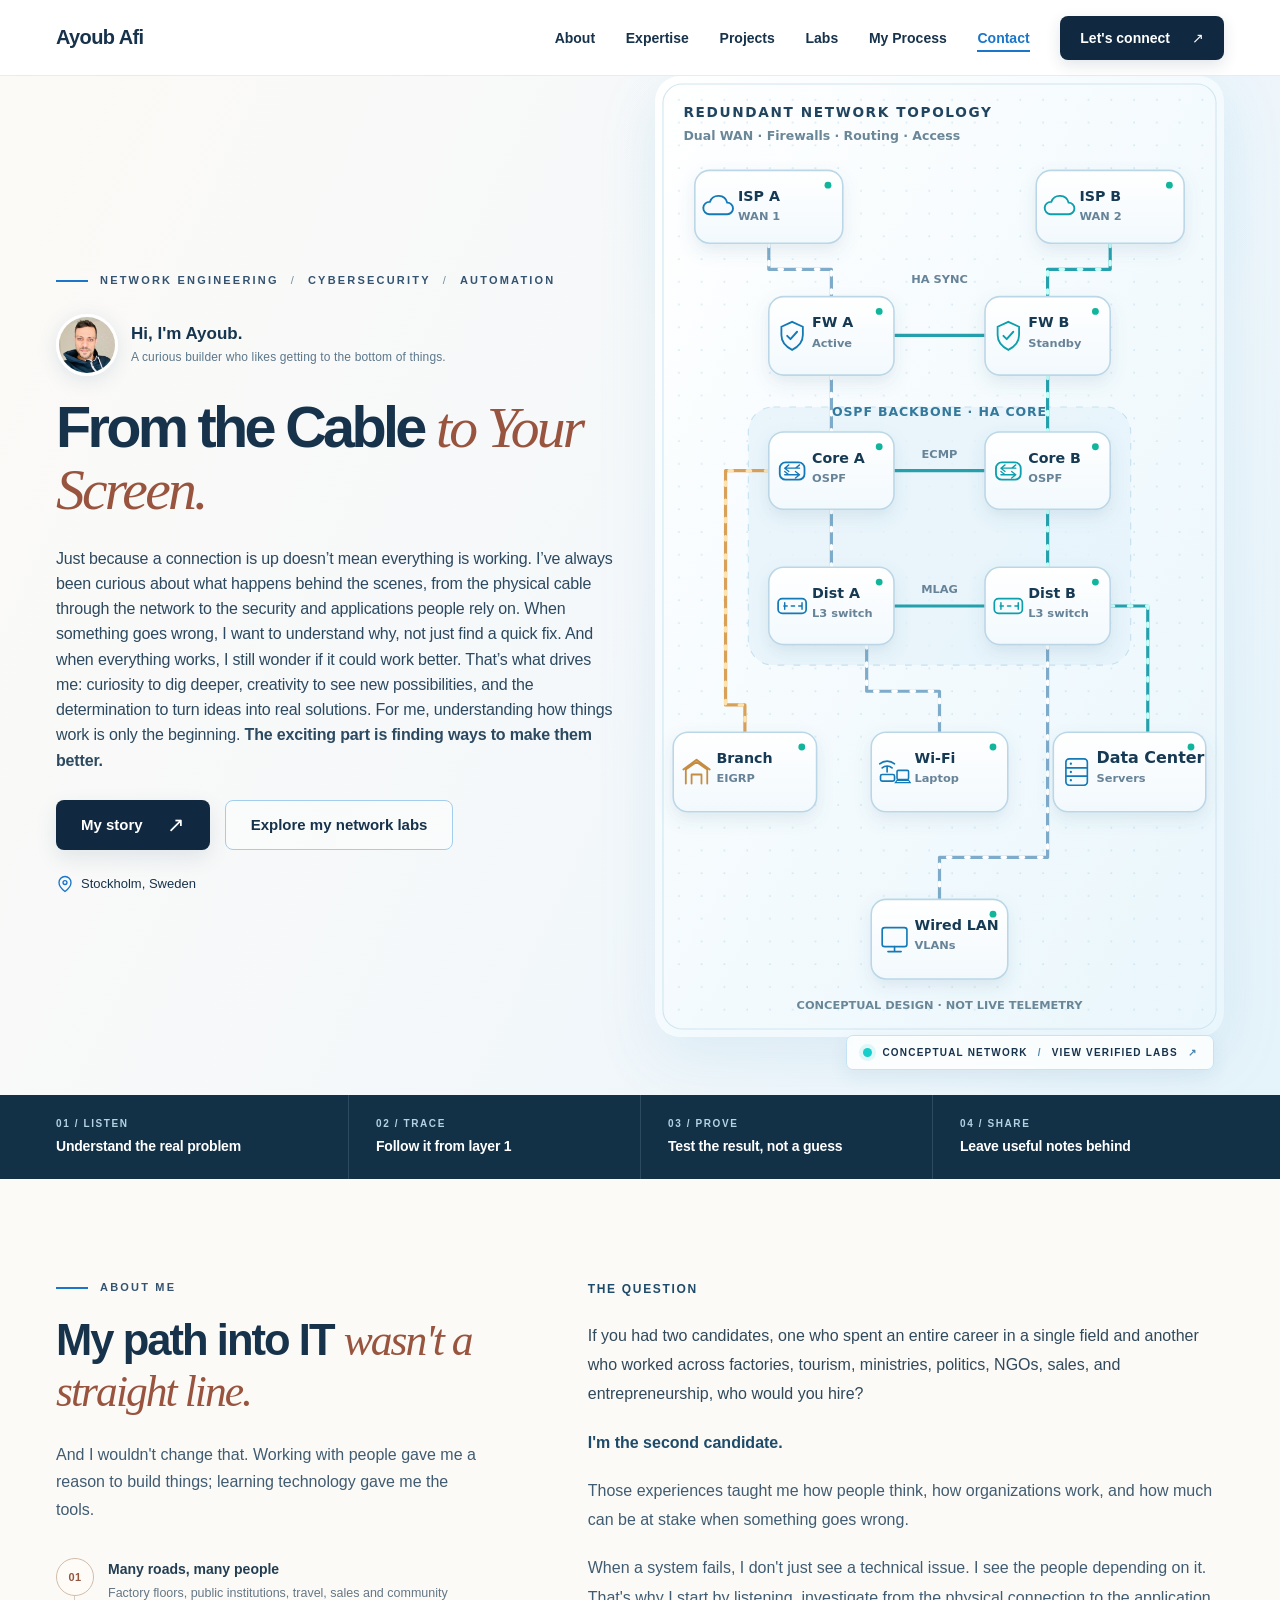
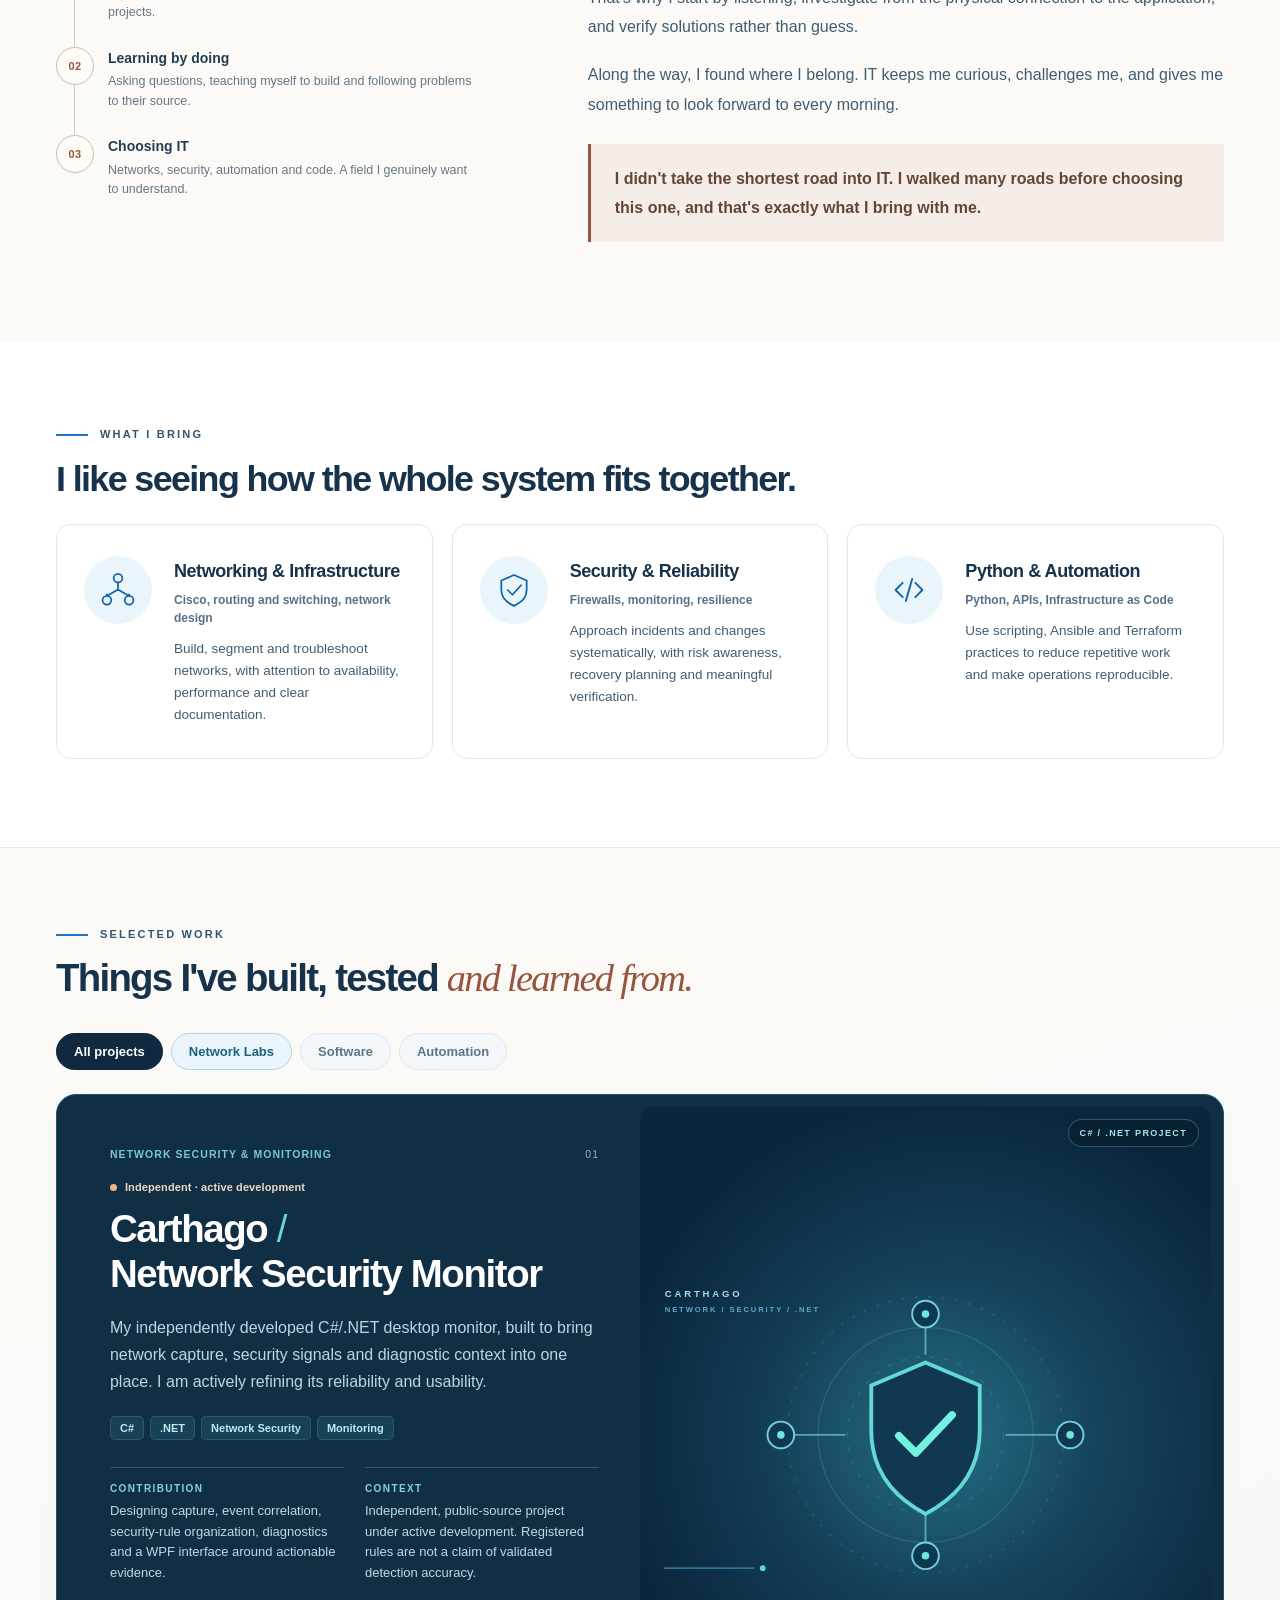
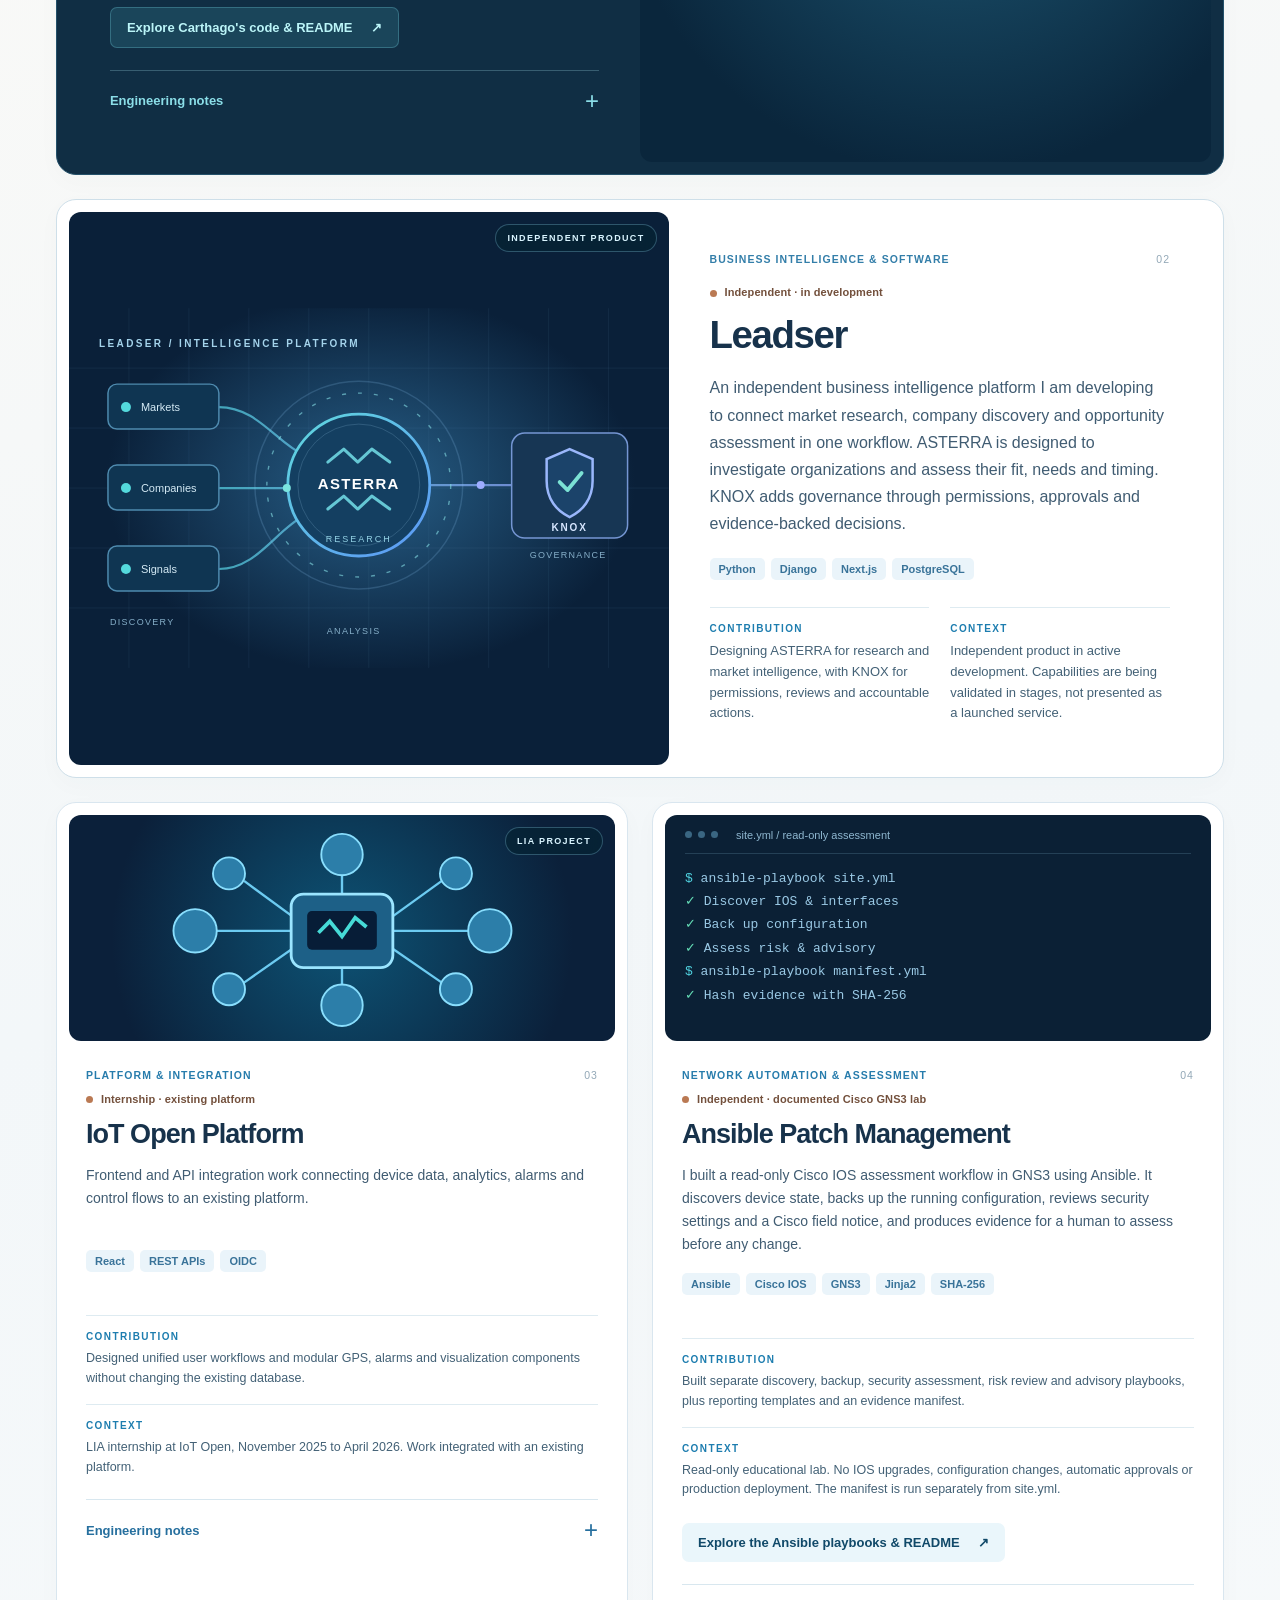
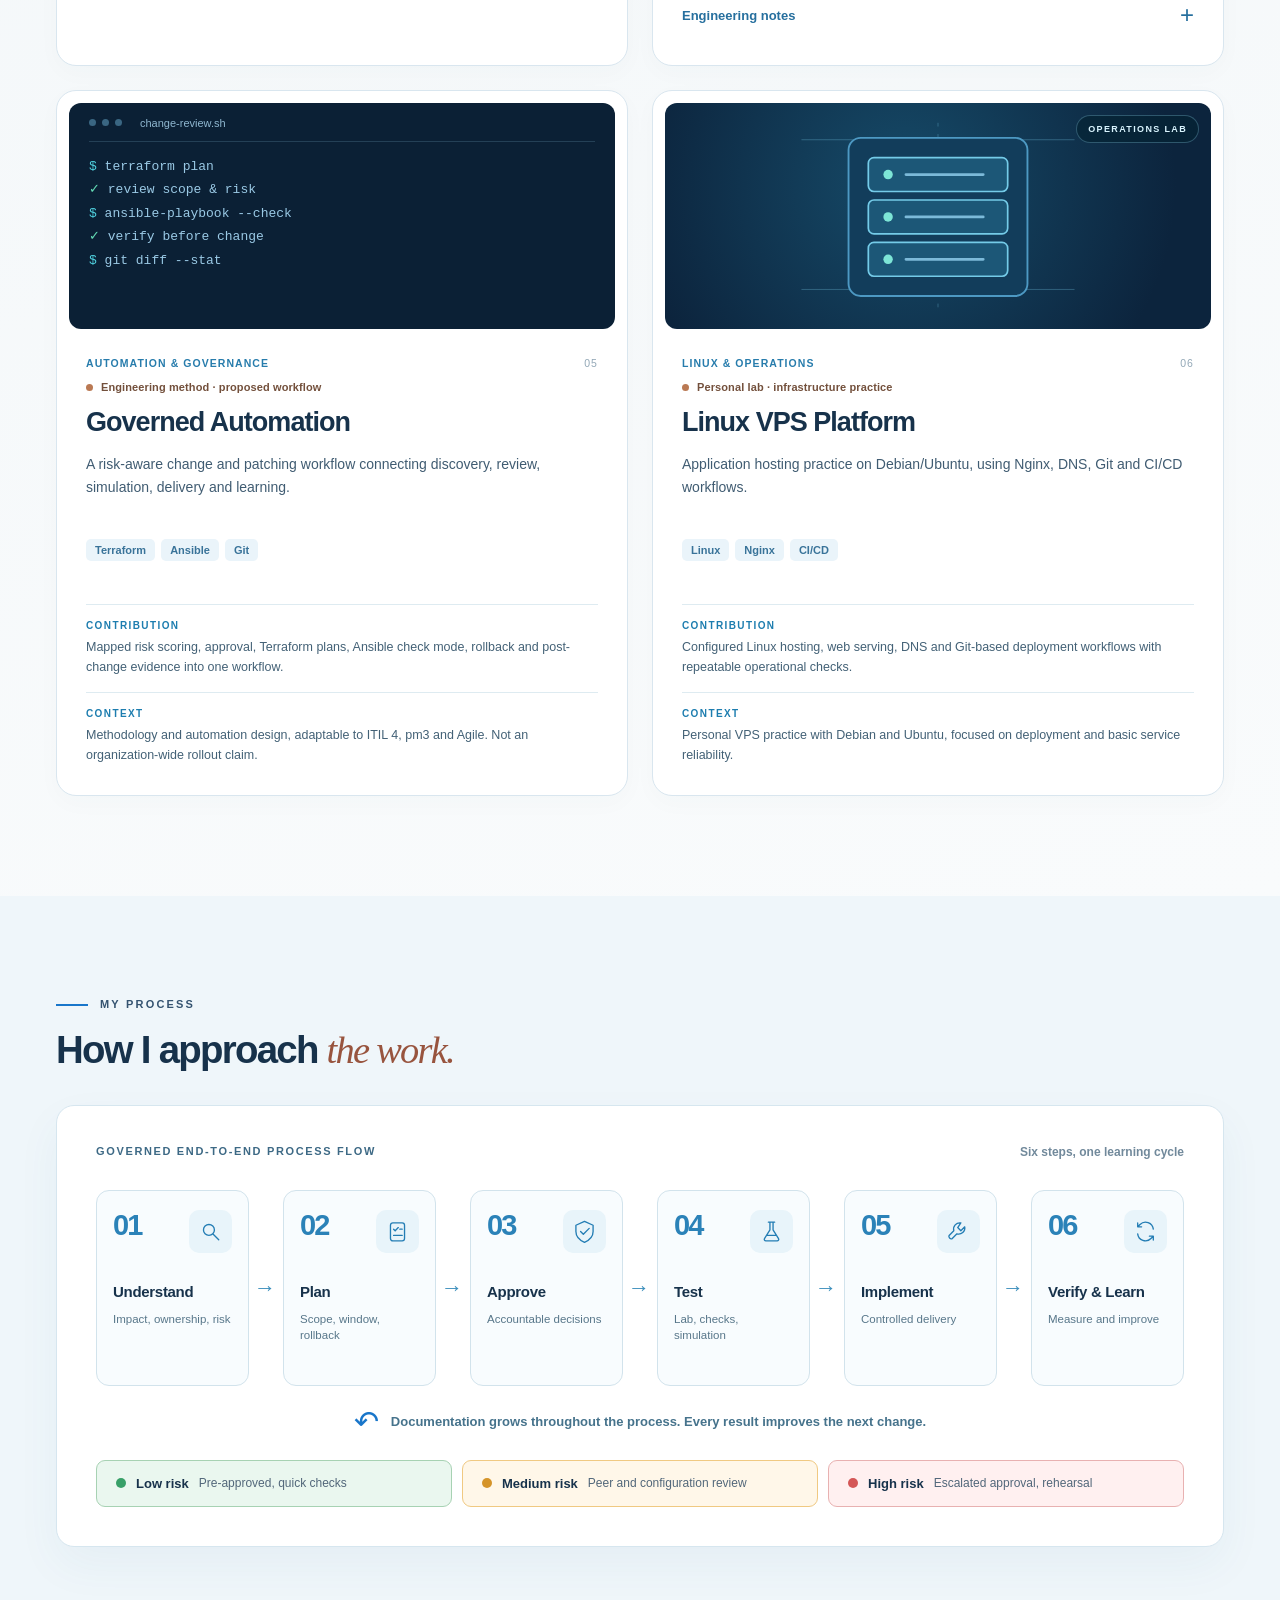
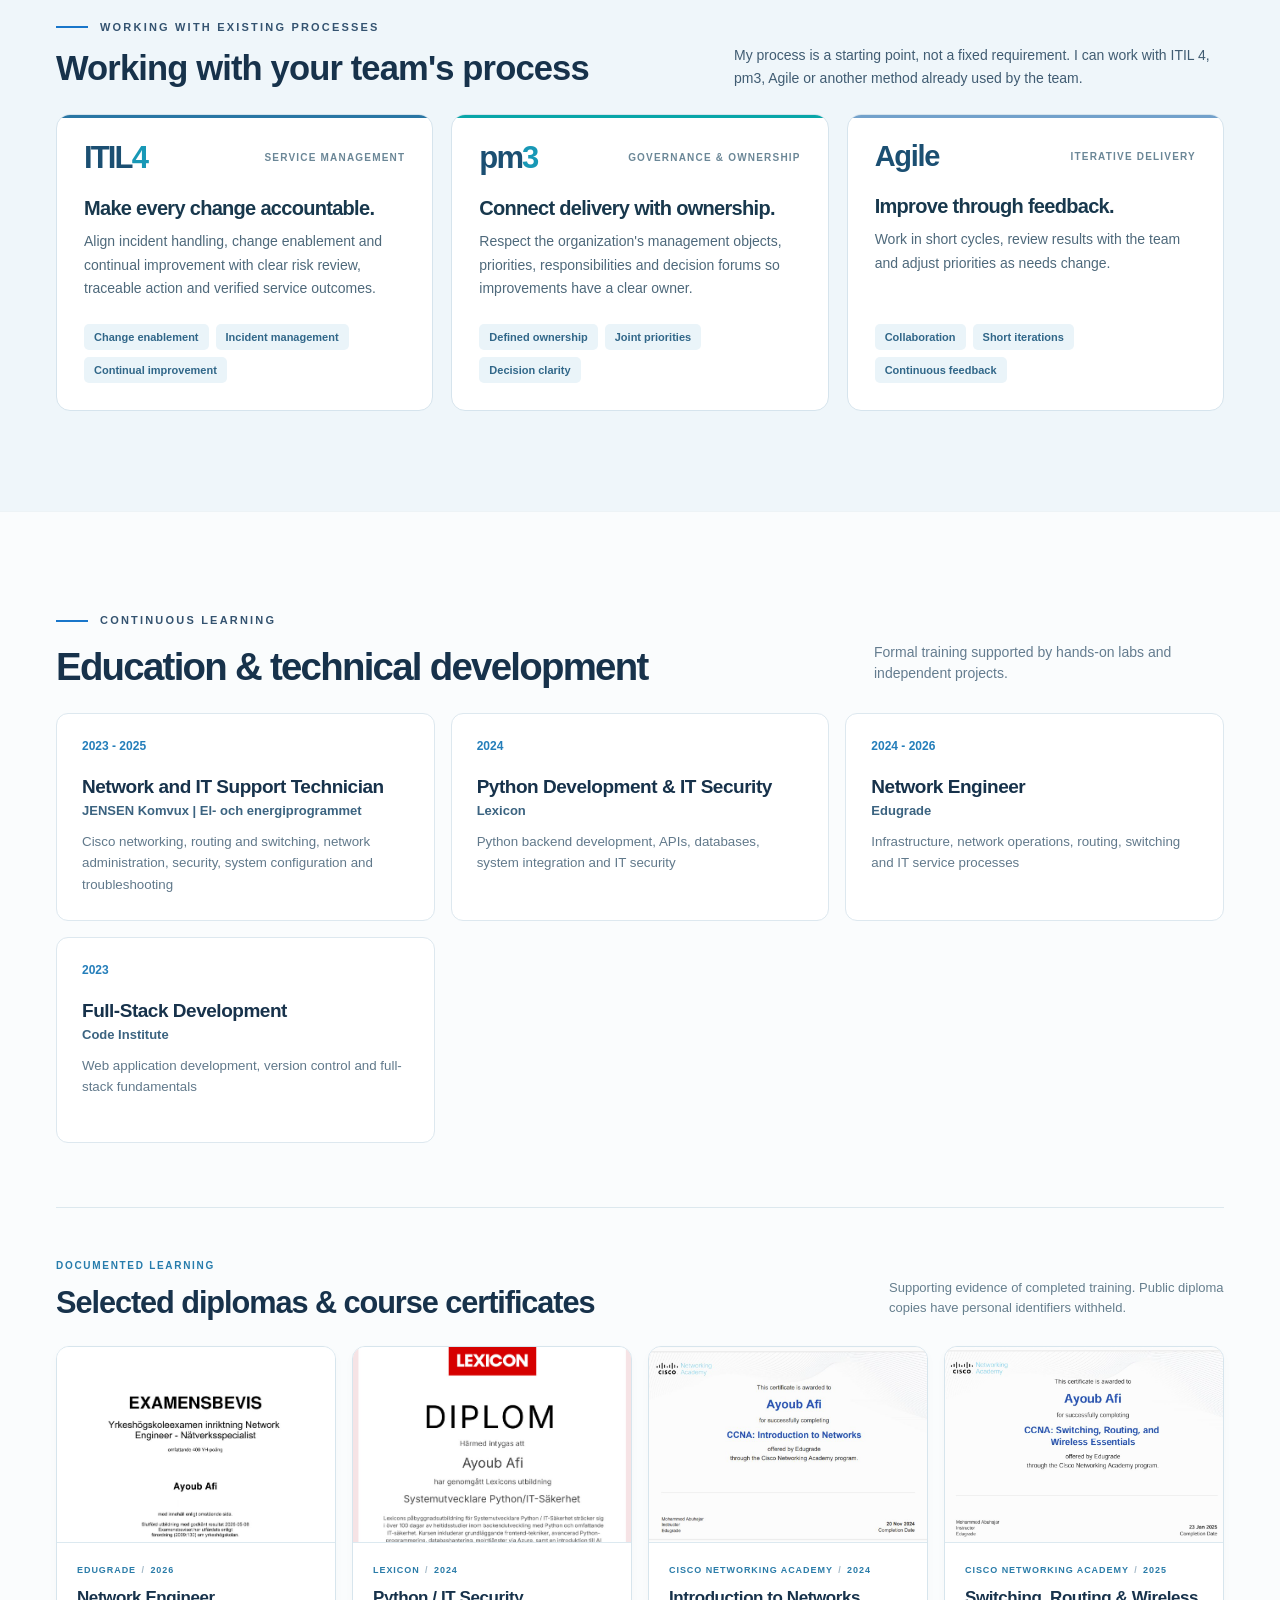
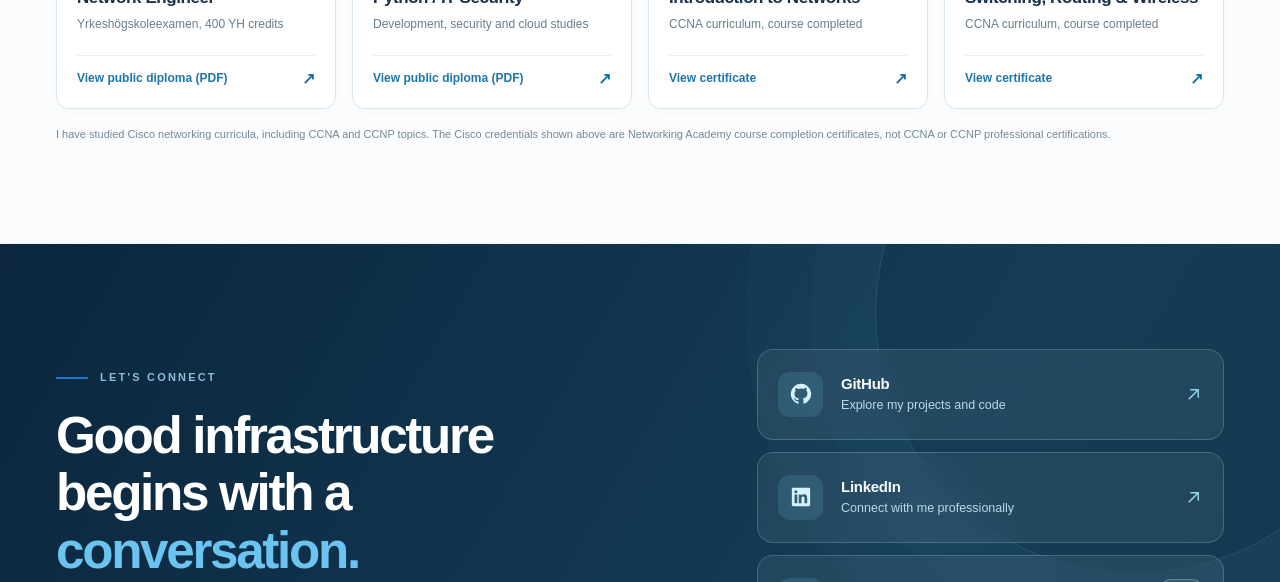
==== commit f3e456a7: "Refactor personal narrative in about section for clarity and impact" ====
--- a/index.html
+++ b/index.html
@@ -93,15 +93,12 @@
           </div>
           <div class="about-story">
             <p class="about-question-label"><strong>The Question</strong></p>
-            <p class="about-argument">If you had two candidates in front of you, one who spent a career in a single field and another who worked in factories, tourism, ministries, politics, NGOs, sales, marketing, and social entrepreneurship, who would you hire?</p>
-            <p>I know it's a hard choice. But I'm the second candidate, and here's what that journey taught me.</p>
-            <p>I've seen how a factory floor breathes, how a traveler decides to trust a stranger, how decisions move through a ministry, how a campaign changes minds, how a sale can be won or lost in one sentence, and how a small idea can become something meaningful with limited resources.</p>
-            <p class="about-signature"><strong>I learned to read people before I learned to read code.</strong></p>
-            <p>Every one of those places depends on technology, and when something stops working, someone is waiting. A factory manager whose production line has stopped. A tour operator whose booking system goes down in peak season. A ministry that can't afford to lose a single file. A campaign team facing a deadline without a connection.</p>
-            <p>I've experienced those environments from the inside. So when someone tells me something is urgent, I understand what's at stake behind it.</p>
-            <p>That's why I start by listening, then investigate across the technical layers, from the physical connection to the application, and verify the solution rather than guess. My network labs, my Carthago security monitor, and my internship at IoT Open are where I put that approach into practice.</p>
-            <p>Along the way, I found where I belong. IT is what makes me look forward to each new day. It's the work I'd choose even if no one asked me to.</p>
-            <p class="about-question-ending"><strong>So the real question is: do you want someone who knows one road well, or someone who has walked many and deliberately chosen yours?</strong></p>
+            <p class="about-argument">If you had two candidates, one who spent an entire career in a single field and another who worked across factories, tourism, ministries, politics, NGOs, sales, and entrepreneurship, who would you hire?</p>
+            <p><strong>I'm the second candidate.</strong></p>
+            <p>Those experiences taught me how people think, how organizations work, and how much can be at stake when something goes wrong.</p>
+            <p>When a system fails, I don't just see a technical issue. I see the people depending on it. That's why I start by listening, investigate from the physical connection to the application, and verify solutions rather than guess.</p>
+            <p>Along the way, I found where I belong. IT keeps me curious, challenges me, and gives me something to look forward to every morning.</p>
+            <p class="about-question-ending"><strong>I didn't take the shortest road into IT. I walked many roads before choosing this one, and that's exactly what I bring with me.</strong></p>
           </div>
         </div>
       </section>
